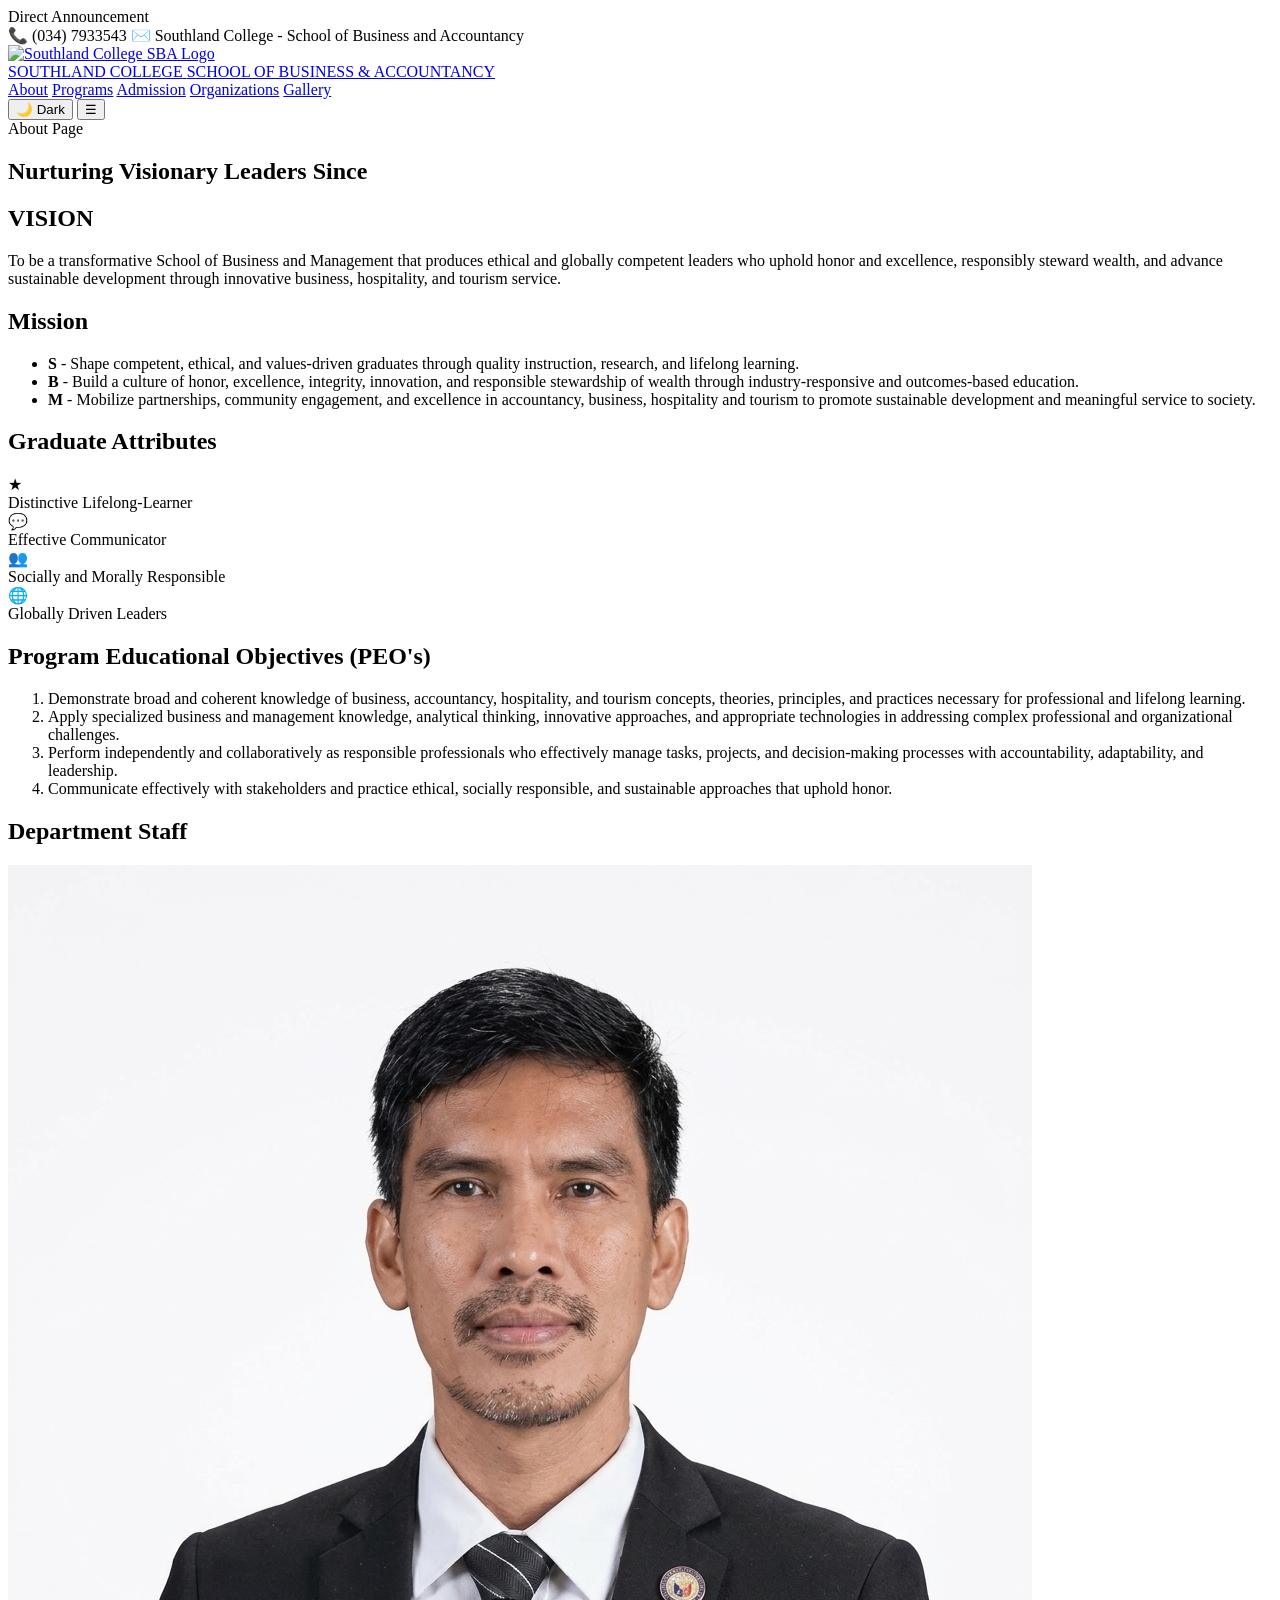
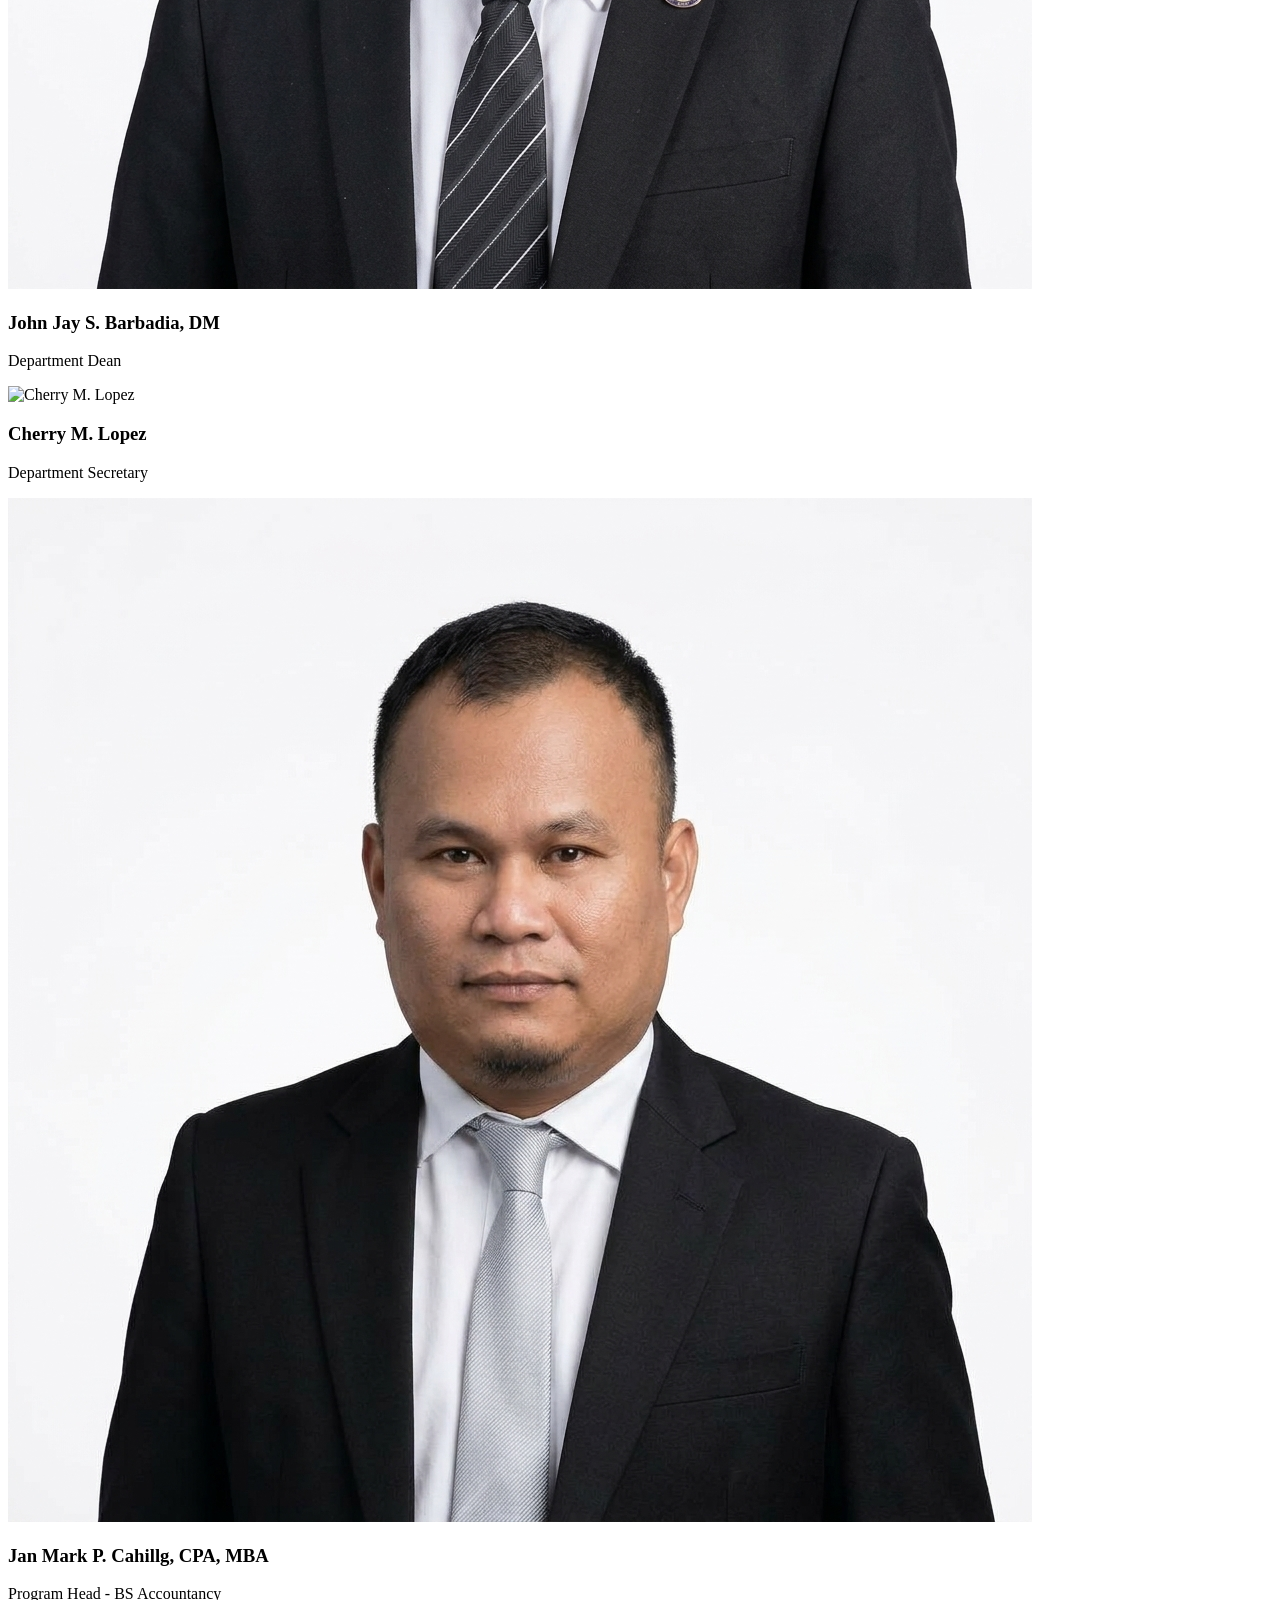
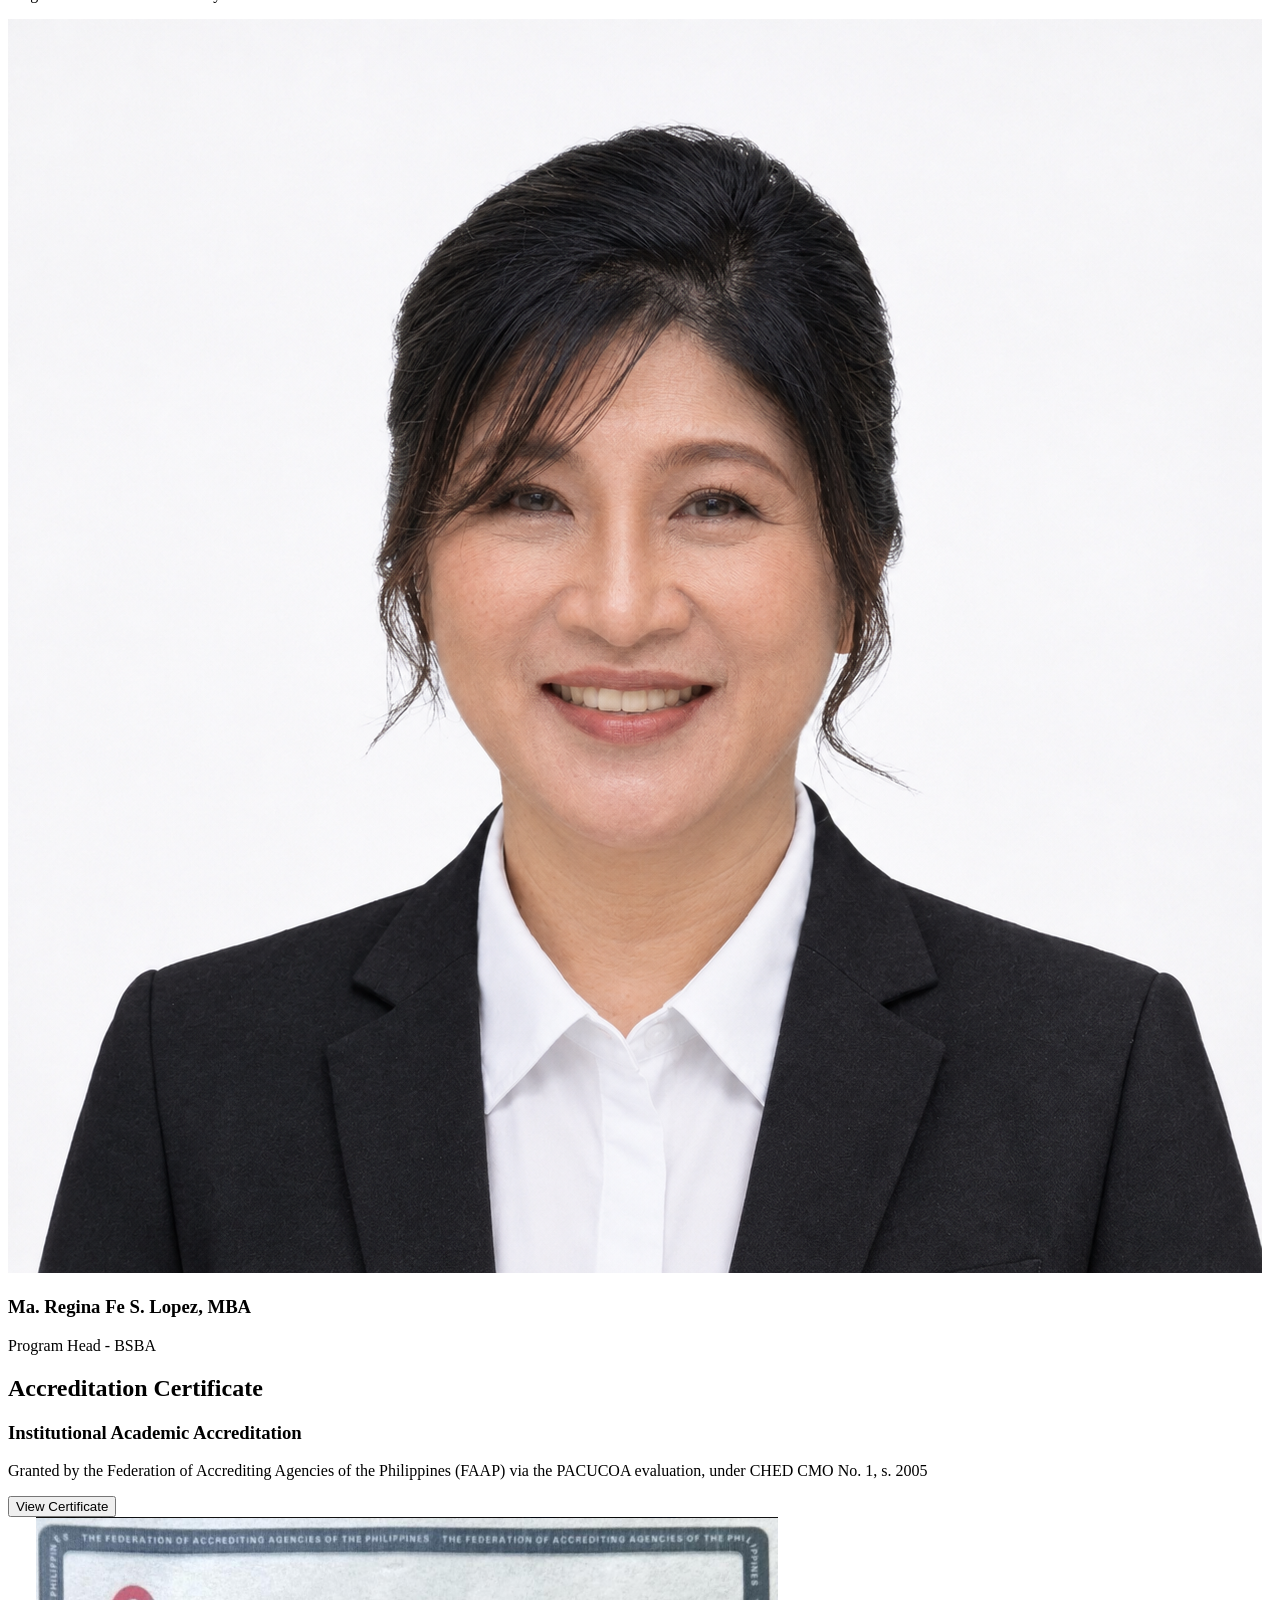
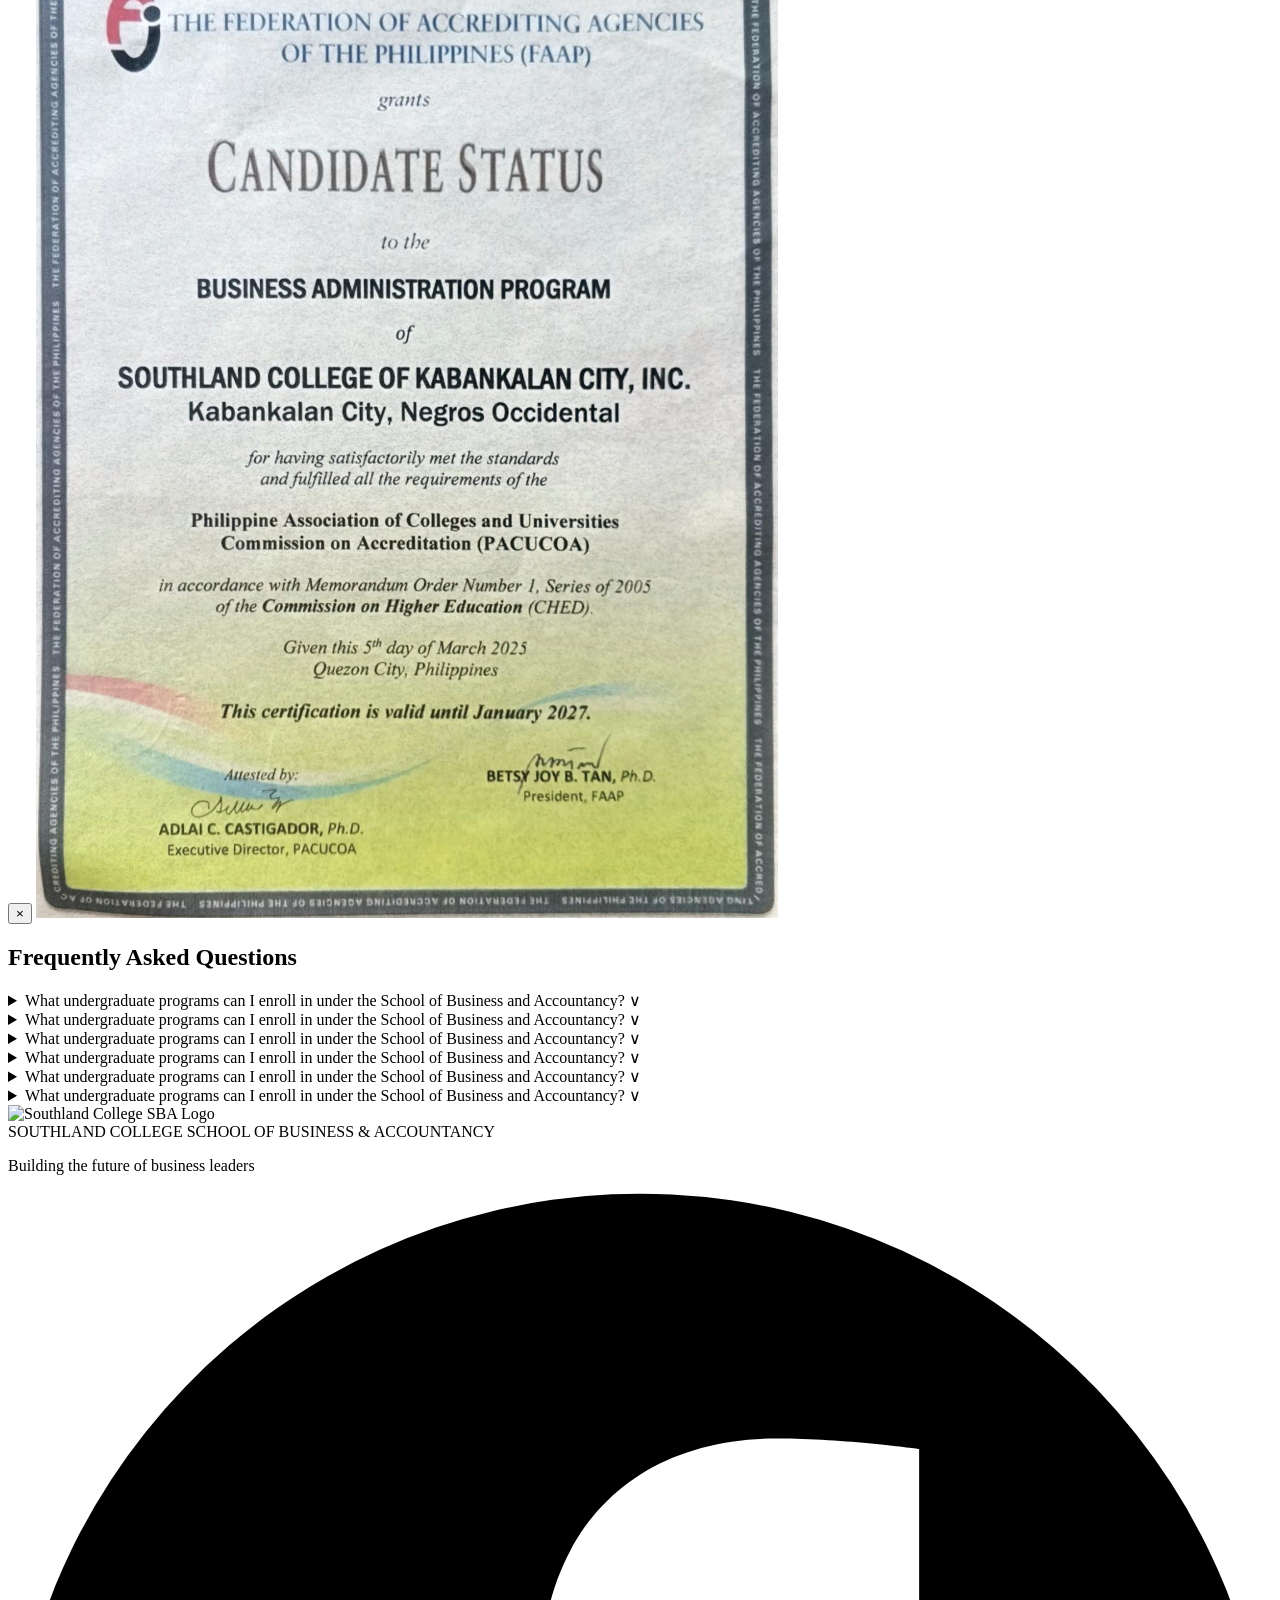
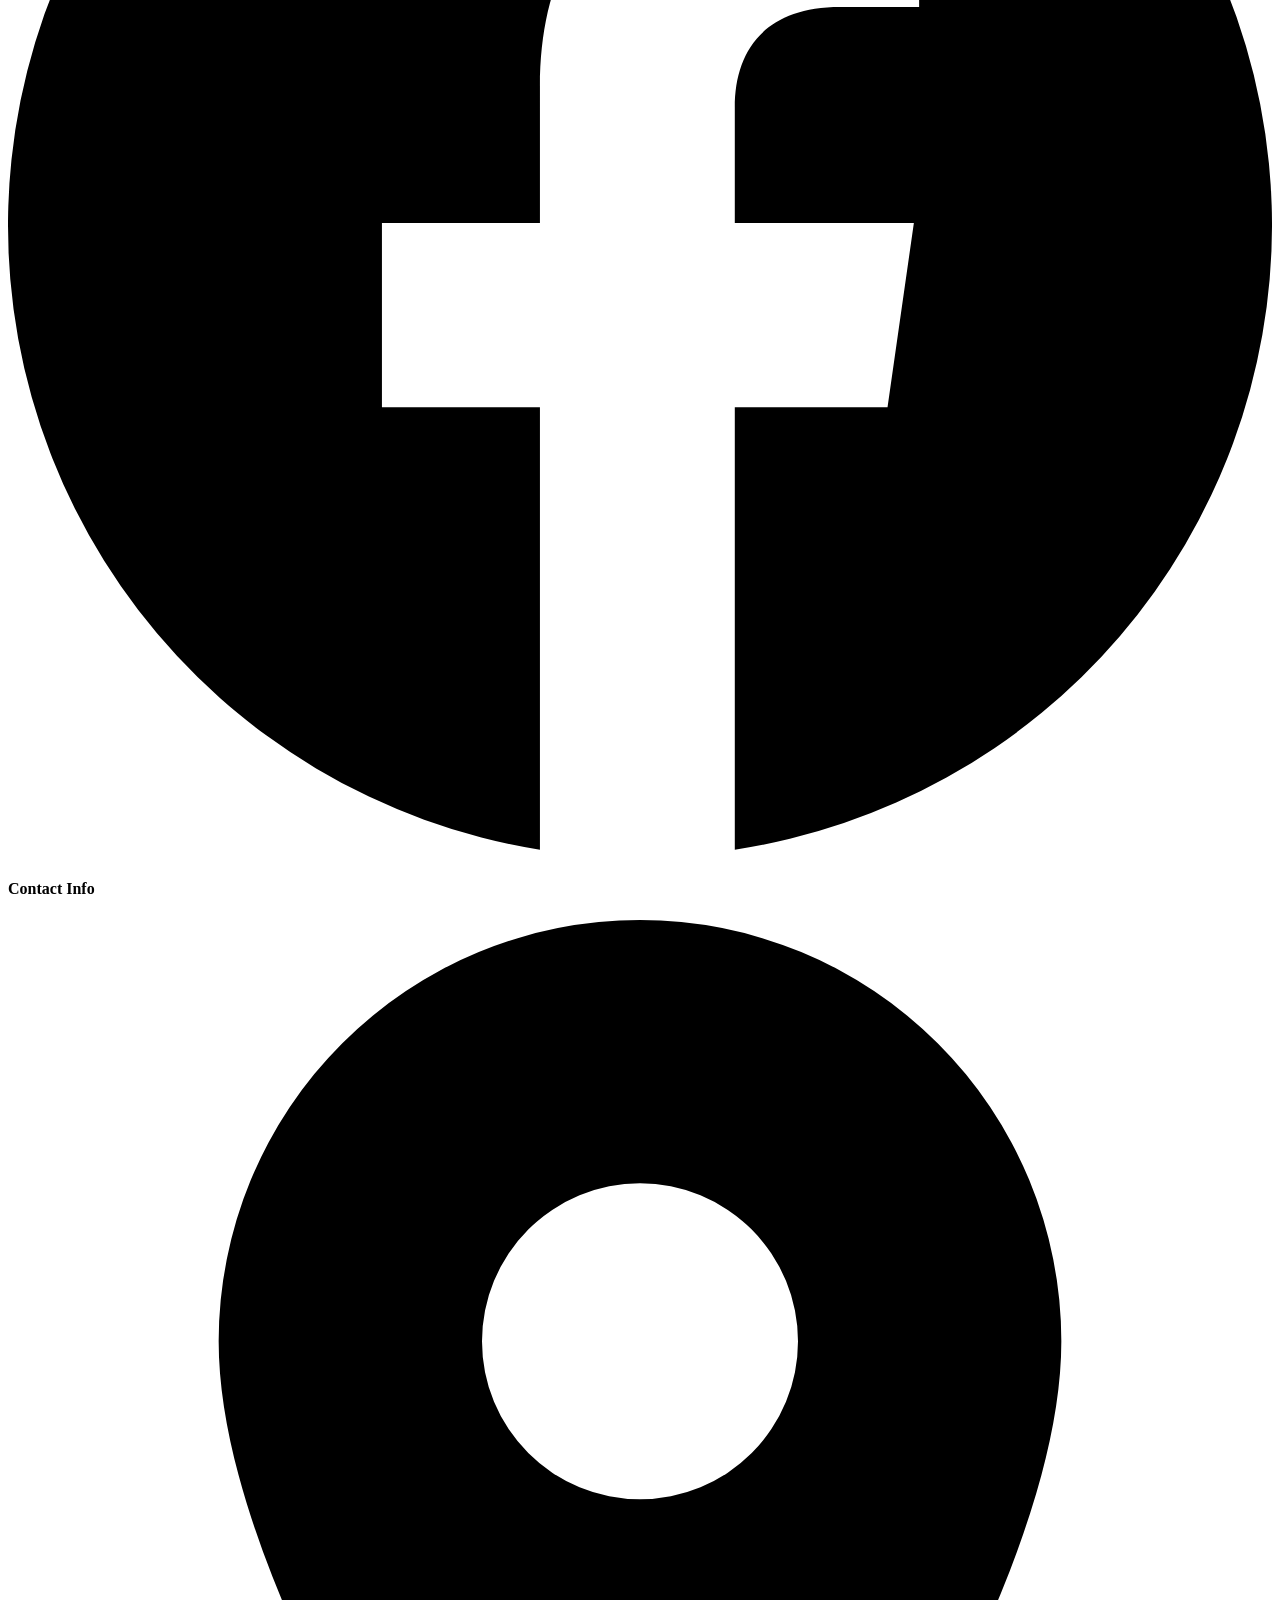
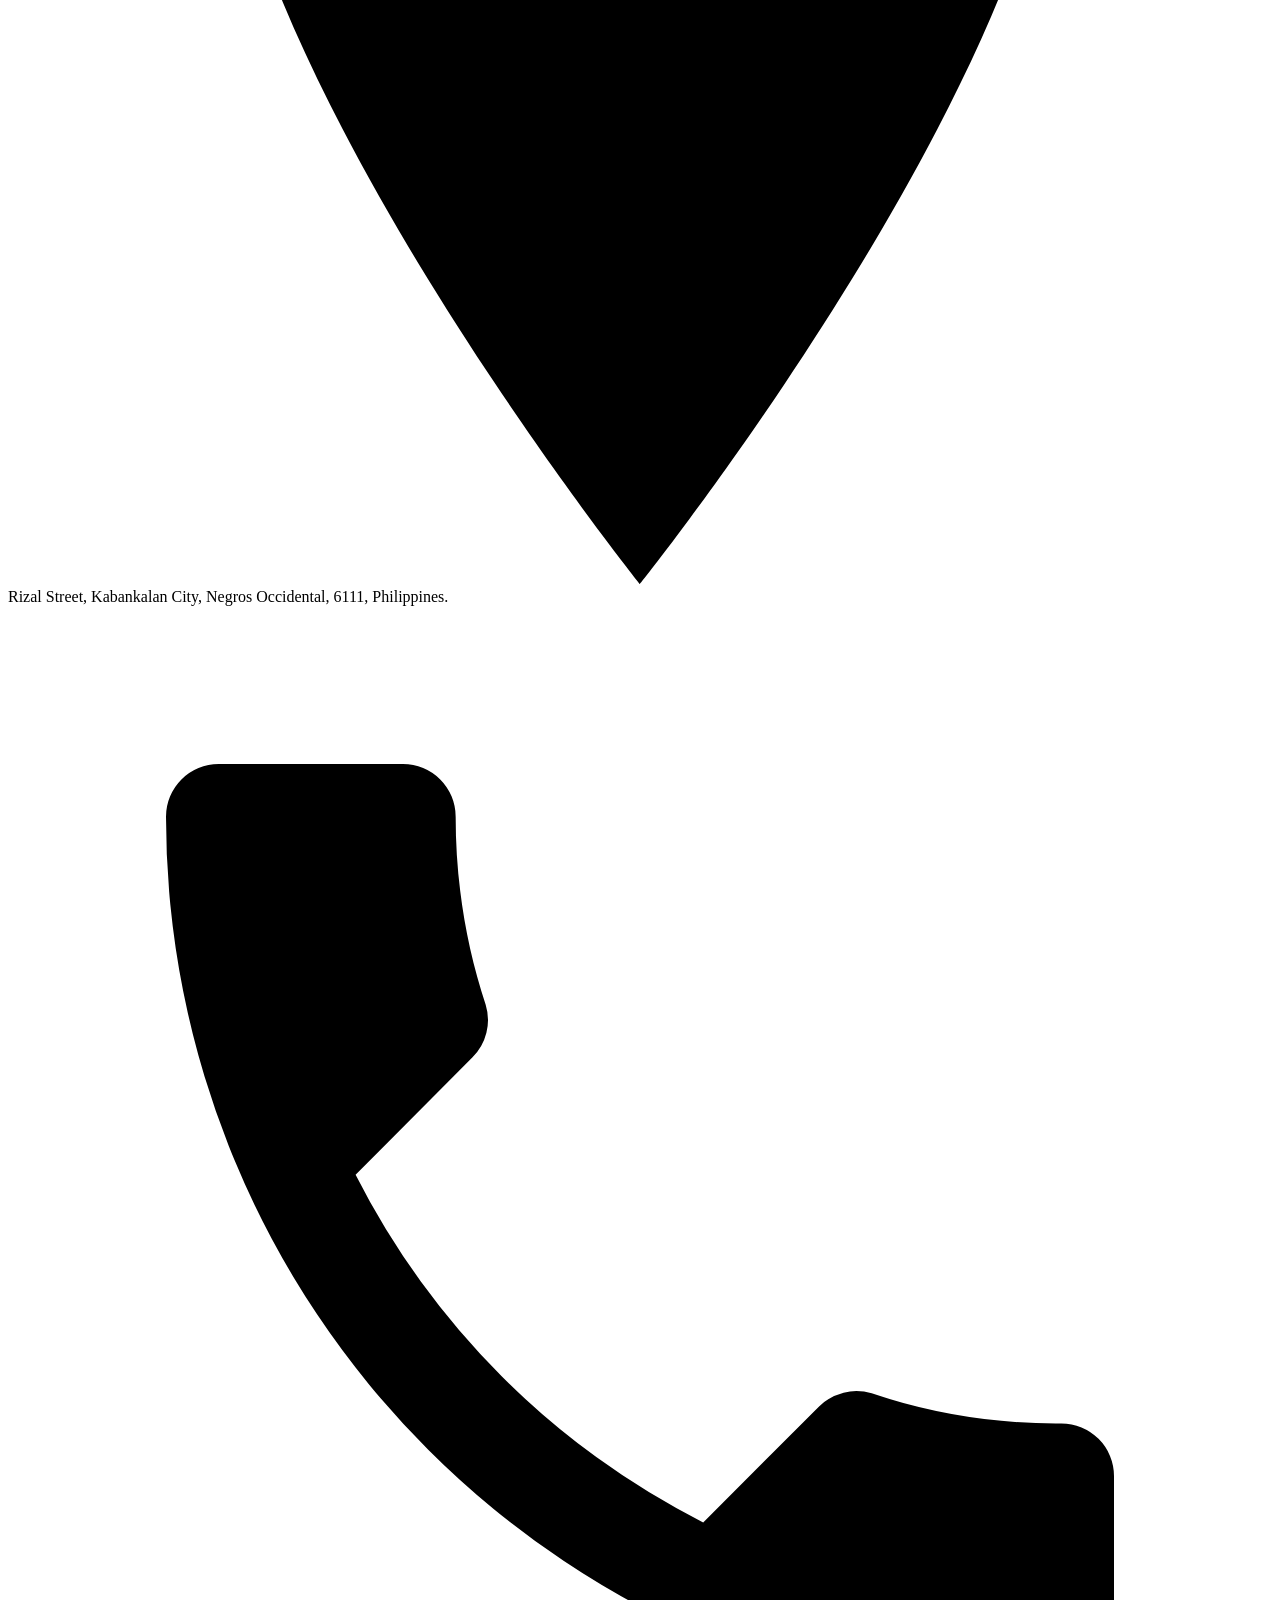
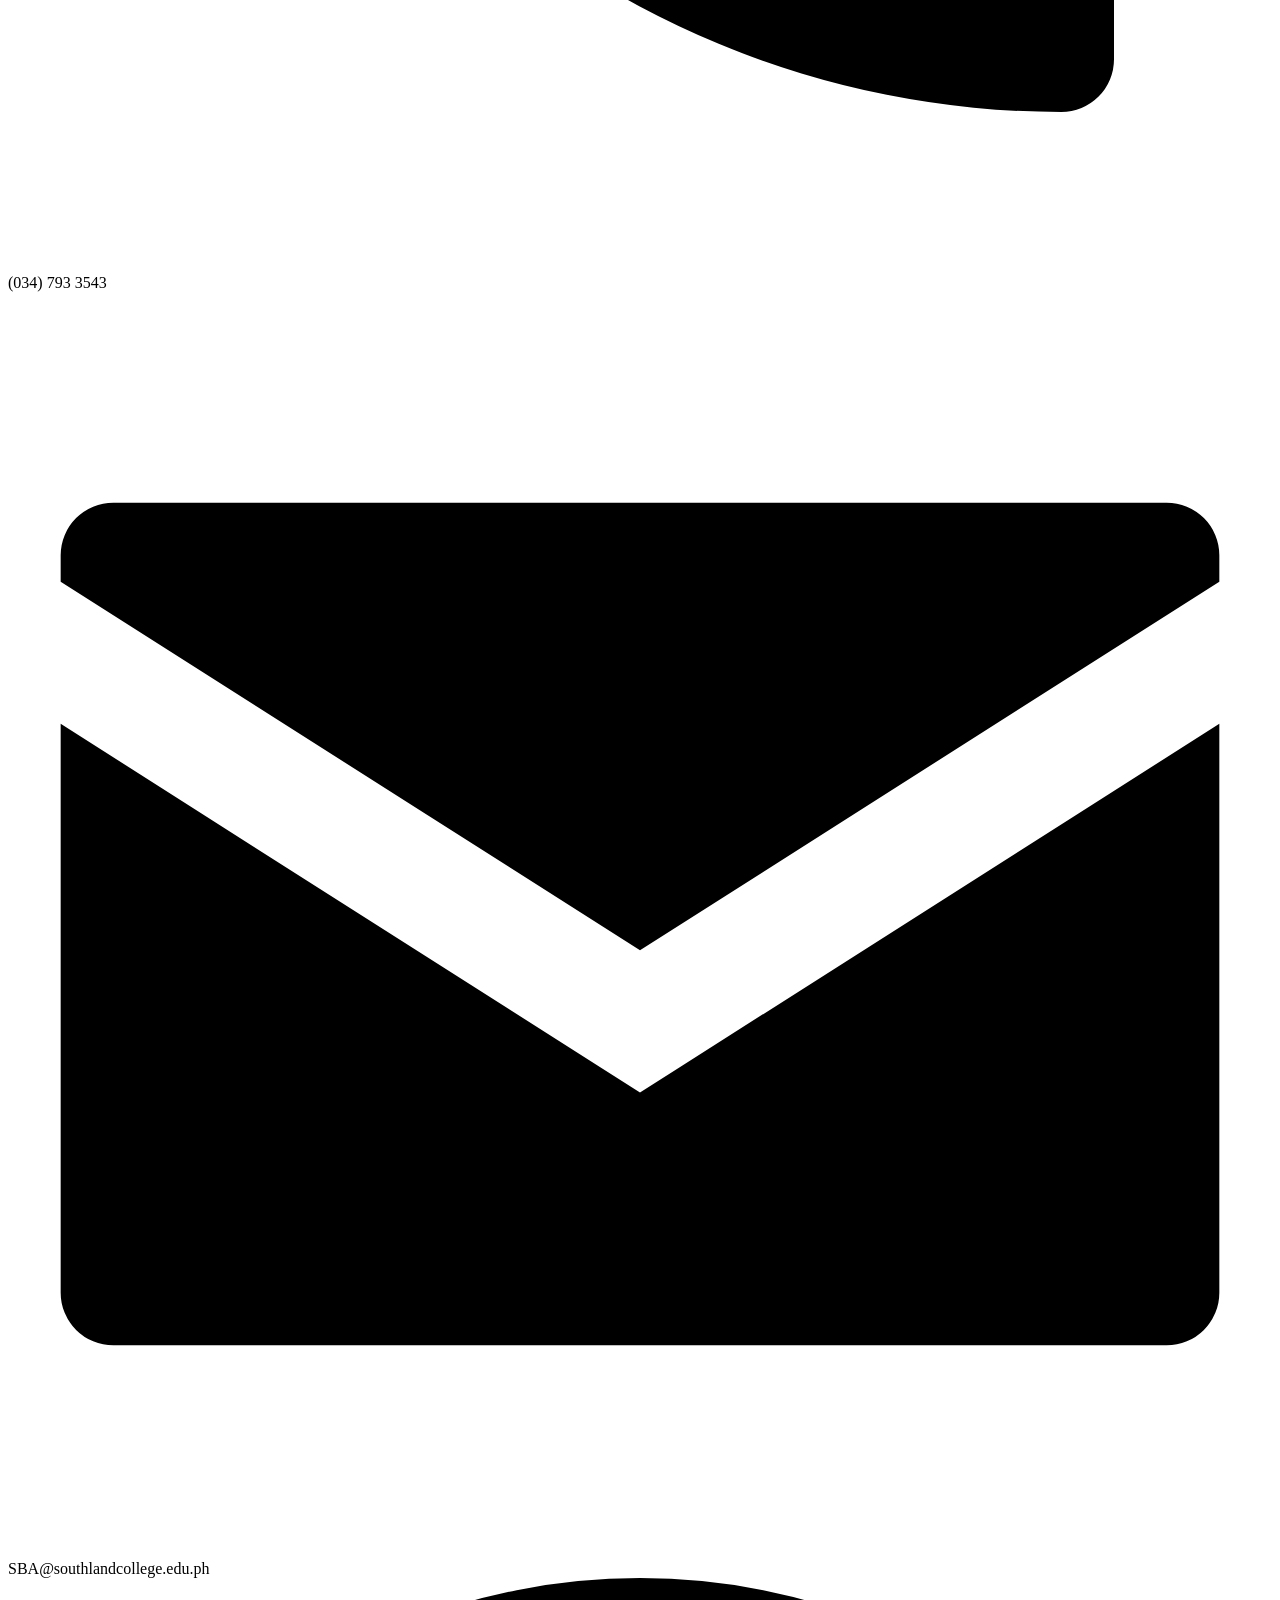
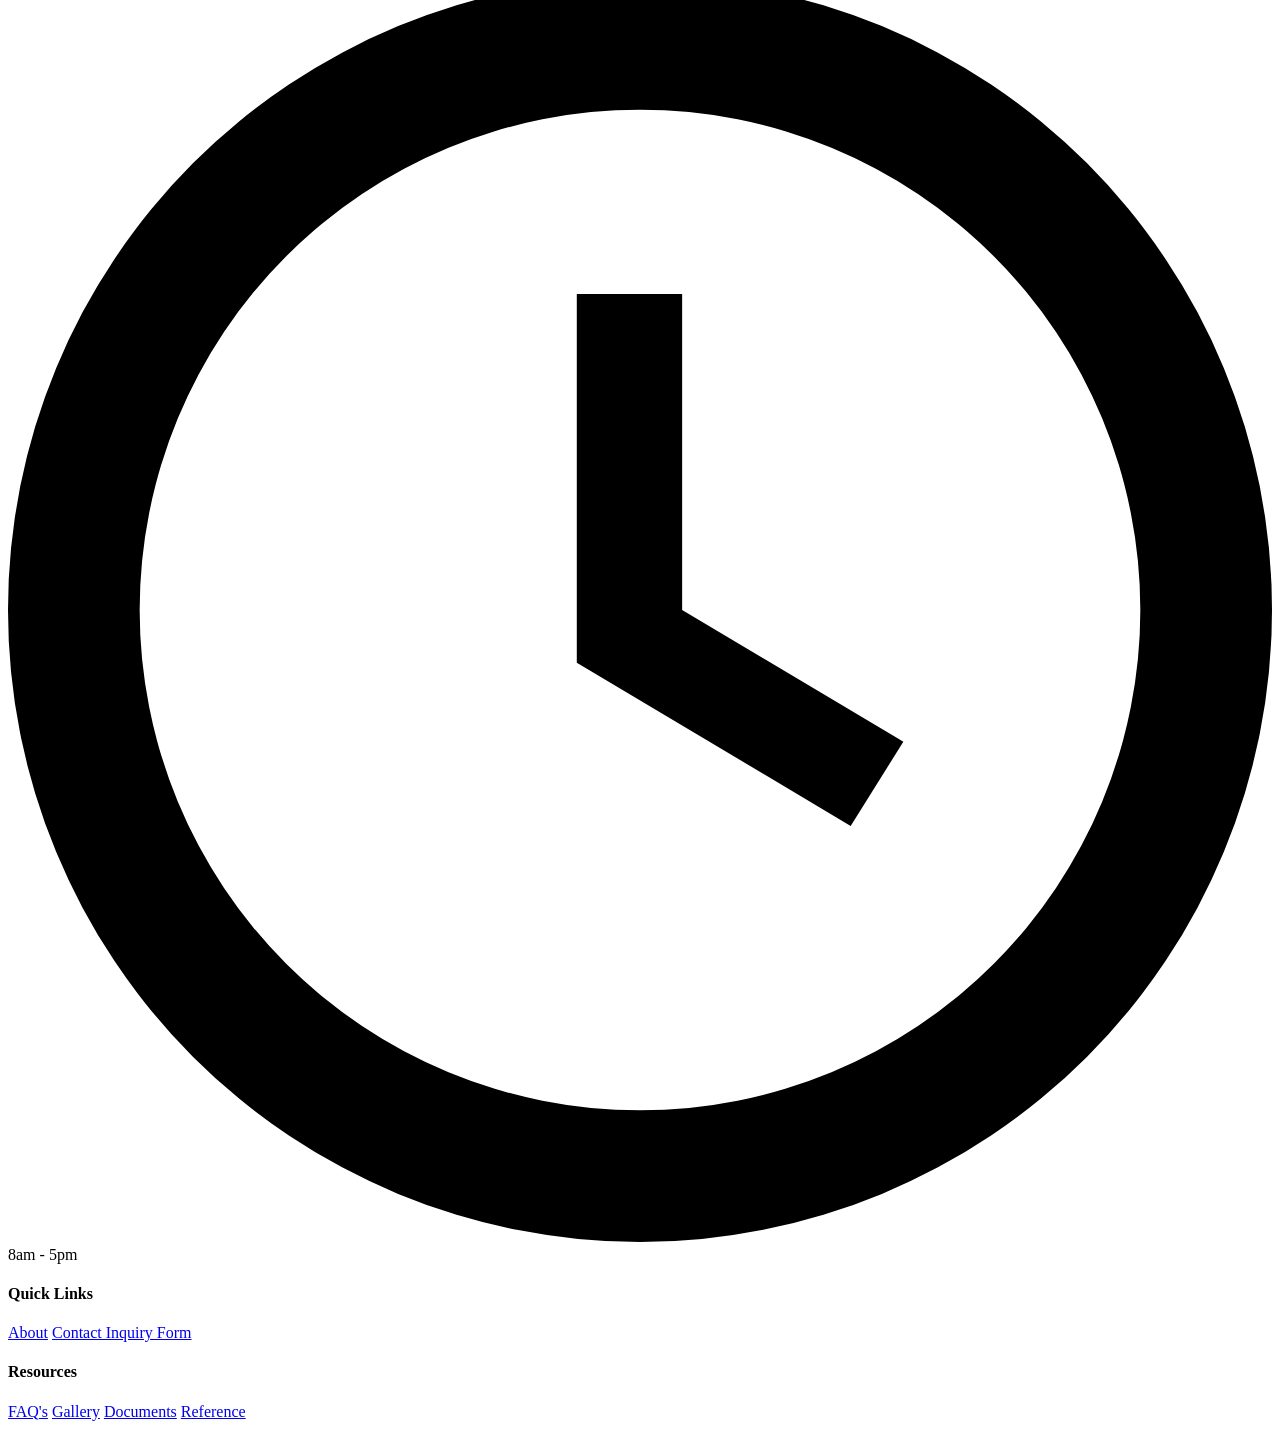
==== SBAWb2.0/html/about.html @ 4d2c1eac "Add files via upload this is not the fennish version" ====
<!DOCTYPE html>
<html lang="en">

<head>
    <meta charset="utf-8">
    <meta name="viewport" content="width=device-width, initial-scale=1, viewport-fit=cover">
    <title>Southland College - SBA | About</title>
    <link rel="stylesheet" href="../styles/global.css">
    <link rel="stylesheet" href="../styles/about.css">
    <!-- Google Fonts: Inter -->
    <link rel="preconnect" href="https://fonts.googleapis.com">
    <link rel="preconnect" href="https://fonts.gstatic.com" crossorigin>
    <link href="https://fonts.googleapis.com/css2?family=Inter:wght@300;400;500;600;700;800&display=swap"
        rel="stylesheet">
</head>

<body>
    <!-- TOP ANNOUNCEMENT / UTILITY BAR -->
    <div class="top-bar">
        <div class="wrap top-bar-wrap">
            <span>Direct Announcement</span>
            <div class="top-contact">
                <span>📞 (034) 7933543</span>
                <span>✉️ Southland College - School of Business and Accountancy</span>
            </div>
        </div>
    </div>

    <header>
        <div class="wrap">
            <a class="logo" href="index.html">
                <img src="../images/SBA 2 (1).png" alt="Southland College SBA Logo" class="logo-img">
                <div class="logo-text">
                    <span class="logo-title">SOUTHLAND COLLEGE</span>
                    <span class="logo-subtitle">SCHOOL OF BUSINESS & ACCOUNTANCY</span>
                </div>
            </a>
            <nav id="nav">
                <a href="about.html" class="on">About</a>
                <a href="programs.html">Programs</a>
                <a href="admission.html">Admission</a>
                <a href="organizations.html">Organizations</a>
                <a href="gallery.html">Gallery</a>
            </nav>
            <!-- Theme Toggle Button -->
            <button id="theme-toggle" class="theme-toggle-btn" aria-label="Toggle theme">🌙 Dark</button>
            <button class="menu" id="menu" aria-label="Toggle menu" aria-expanded="false">&#9776;</button>
        </div>
    </header>

    <main>
        <!-- ABOUT PAGE -->
        <section class="page on" id="about">
            <div class="wrap">

                <!-- PAGE HEAD -->
                <div class="pagehead">
                    <div class="eyebrow">About Page</div>
                    <h1>Nurturing Visionary Leaders Since</h1>
                </div>

                <!-- VISION, MISSION & GRADUATE ATTRIBUTES GRID -->
                <div class="about-top-grid">
                    <div class="vision-mission-col">
                        <div class="vm-block">
                            <h2>VISION</h2>
                            <p>To be a transformative School of Business and Management that produces ethical and
                                globally competent leaders who uphold honor and excellence, responsibly steward wealth,
                                and advance sustainable development through innovative business, hospitality, and
                                tourism service.</p>
                        </div>

                        <div class="vm-block">
                            <h2>Mission</h2>
                            <ul class="mission-list">
                                <li><strong>S</strong> - Shape competent, ethical, and values-driven graduates through
                                    quality instruction, research, and lifelong learning.</li>
                                <li><strong>B</strong> - Build a culture of honor, excellence, integrity, innovation,
                                    and responsible stewardship of wealth through industry-responsive and outcomes-based
                                    education.</li>
                                <li><strong>M</strong> - Mobilize partnerships, community engagement, and excellence in
                                    accountancy, business, hospitality and tourism to promote sustainable development
                                    and meaningful service to society.</li>
                            </ul>
                        </div>
                    </div>

                    <!-- GRADUATE ATTRIBUTES -->
                    <div class="attributes-col">
                        <h2>Graduate Attributes</h2>
                        <div class="attributes-list">
                            <div class="attribute-item">
                                <div class="attr-icon">★</div>
                                <span>Distinctive Lifelong-Learner</span>
                            </div>
                            <div class="attribute-item">
                                <div class="attr-icon">💬</div>
                                <span>Effective Communicator</span>
                            </div>
                            <div class="attribute-item">
                                <div class="attr-icon">👥</div>
                                <span>Socially and Morally Responsible</span>
                            </div>
                            <div class="attribute-item">
                                <div class="attr-icon">🌐</div>
                                <span>Globally Driven Leaders</span>
                            </div>
                        </div>
                    </div>
                </div>

                <!-- PROGRAM EDUCATIONAL OBJECTIVES -->
                <div class="peo-section">
                    <h2>Program Educational Objectives (PEO's)</h2>
                    <ol class="peo-list">
                        <li>Demonstrate broad and coherent knowledge of business, accountancy, hospitality, and tourism
                            concepts, theories, principles, and practices necessary for professional and lifelong
                            learning.</li>
                        <li>Apply specialized business and management knowledge, analytical thinking, innovative
                            approaches, and appropriate technologies in addressing complex professional and
                            organizational challenges.</li>
                        <li>Perform independently and collaboratively as responsible professionals who effectively
                            manage tasks, projects, and decision-making processes with accountability, adaptability, and
                            leadership.</li>
                        <li>Communicate effectively with stakeholders and practice ethical, socially responsible, and
                            sustainable approaches that uphold honor.</li>
                    </ol>
                </div>

                <!-- DEPARTMENT STAFF -->
                <div class="staff-section">
                    <h2 class="section-center-heading">Department Staff</h2>

                    <!-- Top Staff Level (Dean) -->
                    <div class="staff-row single">
                        <div class="staff-card">
                            <div class="staff-avatar">
                                <img src="../images/DEAN.jpg" alt="John Jay S. Barbadia, DM">
                            </div>
                            <h3>John Jay S. Barbadia, DM</h3>
                            <p>Department Dean</p>
                        </div>
                    </div>

                    <!-- Second Staff Level (Secretary) -->
                    <div class="staff-row single">
                        <div class="staff-card">
                            <div class="staff-avatar">
                                <img src="../images/SECRETARY.jpg" alt="Cherry M. Lopez">
                            </div>
                            <h3>Cherry M. Lopez</h3>
                            <p>Department Secretary</p>
                        </div>
                    </div>

                    <!-- Third Staff Level (Program Heads) -->
                    <div class="staff-row double">
                        <div class="staff-card">
                            <div class="staff-avatar">
                                <img src="../images/PROGRAM HEAD BSA.jpg" alt="Jan Mark P. Cahillg, CPA, MBA">
                            </div>
                            <h3>Jan Mark P. Cahillg, CPA, MBA</h3>
                            <p>Program Head - BS Accountancy</p>
                        </div>
                        <div class="staff-card">
                            <div class="staff-avatar">
                                <img src="../images/PROGRAM HEAD BSBA.png" alt="Ma. Regina Fe S. Lopez, MBA">
                            </div>
                            <h3>Ma. Regina Fe S. Lopez, MBA</h3>
                            <p>Program Head - BSBA</p>
                        </div>
                    </div>
                </div>

                <!-- ACCREDITATION CERTIFICATE -->
                <div class="accreditation-section">
                    <h2 class="section-center-heading">Accreditation Certificate</h2>
                    <div class="accreditation-card">
                        <h3>Institutional Academic Accreditation</h3>
                        <p>Granted by the Federation of Accrediting Agencies of the Philippines (FAAP) via the PACUCOA
                            evaluation, under CHED CMO No. 1, s. 2005</p>
                        <button class="btn-certificate" id="view-cert-btn">View Certificate</button>
                    </div>
                </div>
                <!-- CERTIFICATE FLOATING MODAL -->
    </main>

    <!-- CERTIFICATE FLOATING MODAL -->
    <div id="cert-modal" class="cert-modal" aria-hidden="true" role="dialog">
        <div class="cert-modal-content">
            <button class="cert-modal-close" id="close-cert-btn" aria-label="Close modal">&times;</button>
            <img src="../images/accreditation-certificate.png" alt="PACUCOA Accreditation Candidate Status Certificate"
                class="cert-modal-img">
        </div>
    </div>

    <!-- FOOTER -->

 <!-- FREQUENTLY ASKED QUESTIONS -->
    <div class="faq-section">
        <h2 class="section-center-heading">Frequently Asked Questions</h2>
 
        <div class="faq-grid">
            <!-- FAQ 1 -->
            <details class="faq-card">
                <summary>
                    <span>What undergraduate programs can I enroll in under the School of Business and Accountancy?</span>
                    <span class="faq-arrow">∨</span>
                </summary>
                <p>We offer undergraduate degree programs including Bachelor of Science in Accountancy (BSA), Bachelor of Science in Business Administration (BSBA) with majors in Marketing Management and Financial Management.</p>
            </details>
 
            <!-- FAQ 2 -->
            <details class="faq-card">
                <summary>
                    <span>What undergraduate programs can I enroll in under the School of Business and Accountancy?</span>
                    <span class="faq-arrow">∨</span>
                </summary>
                <p>We offer undergraduate degree programs including Bachelor of Science in Accountancy (BSA), Bachelor of Science in Business Administration (BSBA) with majors in Marketing Management and Financial Management.</p>
            </details>
 
            <!-- FAQ 3 -->
            <details class="faq-card">
                <summary>
                    <span>What undergraduate programs can I enroll in under the School of Business and Accountancy?</span>
                    <span class="faq-arrow">∨</span>
                </summary>
                <p>We offer undergraduate degree programs including Bachelor of Science in Accountancy (BSA), Bachelor of Science in Business Administration (BSBA) with majors in Marketing Management and Financial Management.</p>
            </details>
 
            <!-- FAQ 4 -->
            <details class="faq-card">
                <summary>
                    <span>What undergraduate programs can I enroll in under the School of Business and Accountancy?</span>
                    <span class="faq-arrow">∨</span>
                </summary>
                <p>We offer undergraduate degree programs including Bachelor of Science in Accountancy (BSA), Bachelor of Science in Business Administration (BSBA) with majors in Marketing Management and Financial Management.</p>
            </details>
 
            <!-- FAQ 5 -->
            <details class="faq-card">
                <summary>
                    <span>What undergraduate programs can I enroll in under the School of Business and Accountancy?</span>
                    <span class="faq-arrow">∨</span>
                </summary>
                <p>We offer undergraduate degree programs including Bachelor of Science in Accountancy (BSA), Bachelor of Science in Business Administration (BSBA) with majors in Marketing Management and Financial Management.</p>
            </details>
 
            <!-- FAQ 6 -->
            <details class="faq-card">
                <summary>
                    <span>What undergraduate programs can I enroll in under the School of Business and Accountancy?</span>
                    <span class="faq-arrow">∨</span>
                </summary>
                <p>We offer undergraduate degree programs including Bachelor of Science in Accountancy (BSA), Bachelor of Science in Business Administration (BSBA) with majors in Marketing Management and Financial Management.</p>
            </details>
        </div>
    </div>
 
<!-- ===================== FAQ: JAVASCRIPT (optional: one card open at a time) ===================== -->
<script>
    document.querySelectorAll('.faq-card').forEach(card => {
        card.addEventListener('toggle', () => {
            if (card.open) {
                document.querySelectorAll('.faq-card').forEach(other => {
                    if (other !== card) other.open = false;
                });
            }
        });
    });
</script>


    <!-- FOOTER -->
  <footer>
    <div class="wrap">
        <div>
            <div class="logo">
                <img src="../images/SBA 2 (1).png" alt="Southland College SBA Logo" class="logo-img">
                <div class="logo-text">
                    <span class="logo-title">SOUTHLAND COLLEGE</span>
                    <span class="logo-subtitle">SCHOOL OF BUSINESS &amp; ACCOUNTANCY</span>
                </div>
            </div>
            <p class="footer-tagline">Building the future of business leaders</p>
            <a class="footer-social" href="#" aria-label="Facebook" target="_blank" rel="noopener">
                <svg viewBox="0 0 24 24" aria-hidden="true"><path d="M24 12a12 12 0 1 0-13.9 11.9v-8.4H7.1V12h3V9.4c0-3 1.8-4.7 4.5-4.7 1.3 0 2.7.2 2.7.2v3h-1.5c-1.5 0-2 .9-2 1.9V12h3.4l-.5 3.5h-2.9v8.4A12 12 0 0 0 24 12z"/></svg>
            </a>
        </div>

        <div>
            <h4>Contact Info</h4>
            <div class="footer-item">
                <svg viewBox="0 0 24 24" aria-hidden="true"><path d="M12 0a8 8 0 0 0-8 8c0 6 8 16 8 16s8-10 8-16a8 8 0 0 0-8-8zm0 11a3 3 0 1 1 0-6 3 3 0 0 1 0 6z"/></svg>
                <span>Rizal Street, Kabankalan City, Negros Occidental, 6111, Philippines.</span>
            </div>
            <div class="footer-item">
                <svg viewBox="0 0 24 24" aria-hidden="true"><path d="M6.6 10.8a15 15 0 0 0 6.6 6.6l2.2-2.2a1 1 0 0 1 1-.25 11 11 0 0 0 3.6.57 1 1 0 0 1 1 1V20a1 1 0 0 1-1 1A17 17 0 0 1 3 4a1 1 0 0 1 1-1h3.5a1 1 0 0 1 1 1c0 1.25.2 2.45.57 3.57a1 1 0 0 1-.25 1z"/></svg>
                <span>(034) 793 3543</span>
            </div>
            <div class="footer-item">
                <svg viewBox="0 0 24 24" aria-hidden="true"><path d="M2 4h20a1 1 0 0 1 1 1v.5l-11 7-11-7V5a1 1 0 0 1 1-1zm-1 4.2 11 7 11-7V19a1 1 0 0 1-1 1H2a1 1 0 0 1-1-1z"/></svg>
                <span>SBA@southlandcollege.edu.ph</span>
            </div>
            <div class="footer-item">
                <svg viewBox="0 0 24 24" aria-hidden="true"><path d="M12 0a12 12 0 1 0 0 24 12 12 0 0 0 0-24zm0 21.5a9.5 9.5 0 1 1 0-19 9.5 9.5 0 0 1 0 19zM12.8 6h-2v7l5.2 3.1 1-1.6-4.2-2.5z"/></svg>
                <span>8am - 5pm</span>
            </div>
        </div>

        <div class="footer-links">
            <h4>Quick Links</h4>
            <a href="about.html">About</a>
            <a href="admission.html">Contact Inquiry Form</a>
        </div>

        <div class="footer-links">
            <h4>Resources</h4>
            <a href="about.html">FAQ's</a>
            <a href="gallery.html">Gallery</a>
            <a href="about.html">Documents</a>
            <a href="about.html">Reference</a>
        </div>
    </div>
</footer>

    <script>
        const nav = document.getElementById('nav'), mb = document.getElementById('menu');
        mb.addEventListener('click', () => { const o = nav.classList.toggle('open'); mb.setAttribute('aria-expanded', o); });

        // Dark / Light Theme Toggle Script
        const themeBtn = document.getElementById('theme-toggle');
        const currentTheme = localStorage.getItem('theme');

        if (currentTheme === 'dark') {
            document.body.classList.add('dark-theme');
            themeBtn.textContent = '☀️ Light';
        } else {
            themeBtn.textContent = '🌙 Dark';
        }

        themeBtn.addEventListener('click', () => {
            document.body.classList.toggle('dark-theme');
            const isDark = document.body.classList.contains('dark-theme');
            themeBtn.textContent = isDark ? '☀️ Light' : '🌙 Dark';
            localStorage.setItem('theme', isDark ? 'dark' : 'light');
        });
        // Certificate Modal
        const certModal = document.getElementById('cert-modal');
        const openCertBtn = document.getElementById('view-cert-btn');
        const closeCertBtn = document.getElementById('close-cert-btn');

        function openCert() {
            certModal.classList.add('open');
            certModal.setAttribute('aria-hidden', 'false');
            document.body.style.overflow = 'hidden';
        }

        function closeCert() {
            certModal.classList.remove('open');
            certModal.setAttribute('aria-hidden', 'true');
            document.body.style.overflow = '';
        }

        openCertBtn.addEventListener('click', openCert);
        closeCertBtn.addEventListener('click', closeCert);

        // Click the dark background to close
        certModal.addEventListener('click', (e) => {
            if (e.target === certModal) closeCert();
        });

        // Esc key to close
        document.addEventListener('keydown', (e) => {
            if (e.key === 'Escape' && certModal.classList.contains('open')) closeCert();
        });
    </script>
</body>

</html>
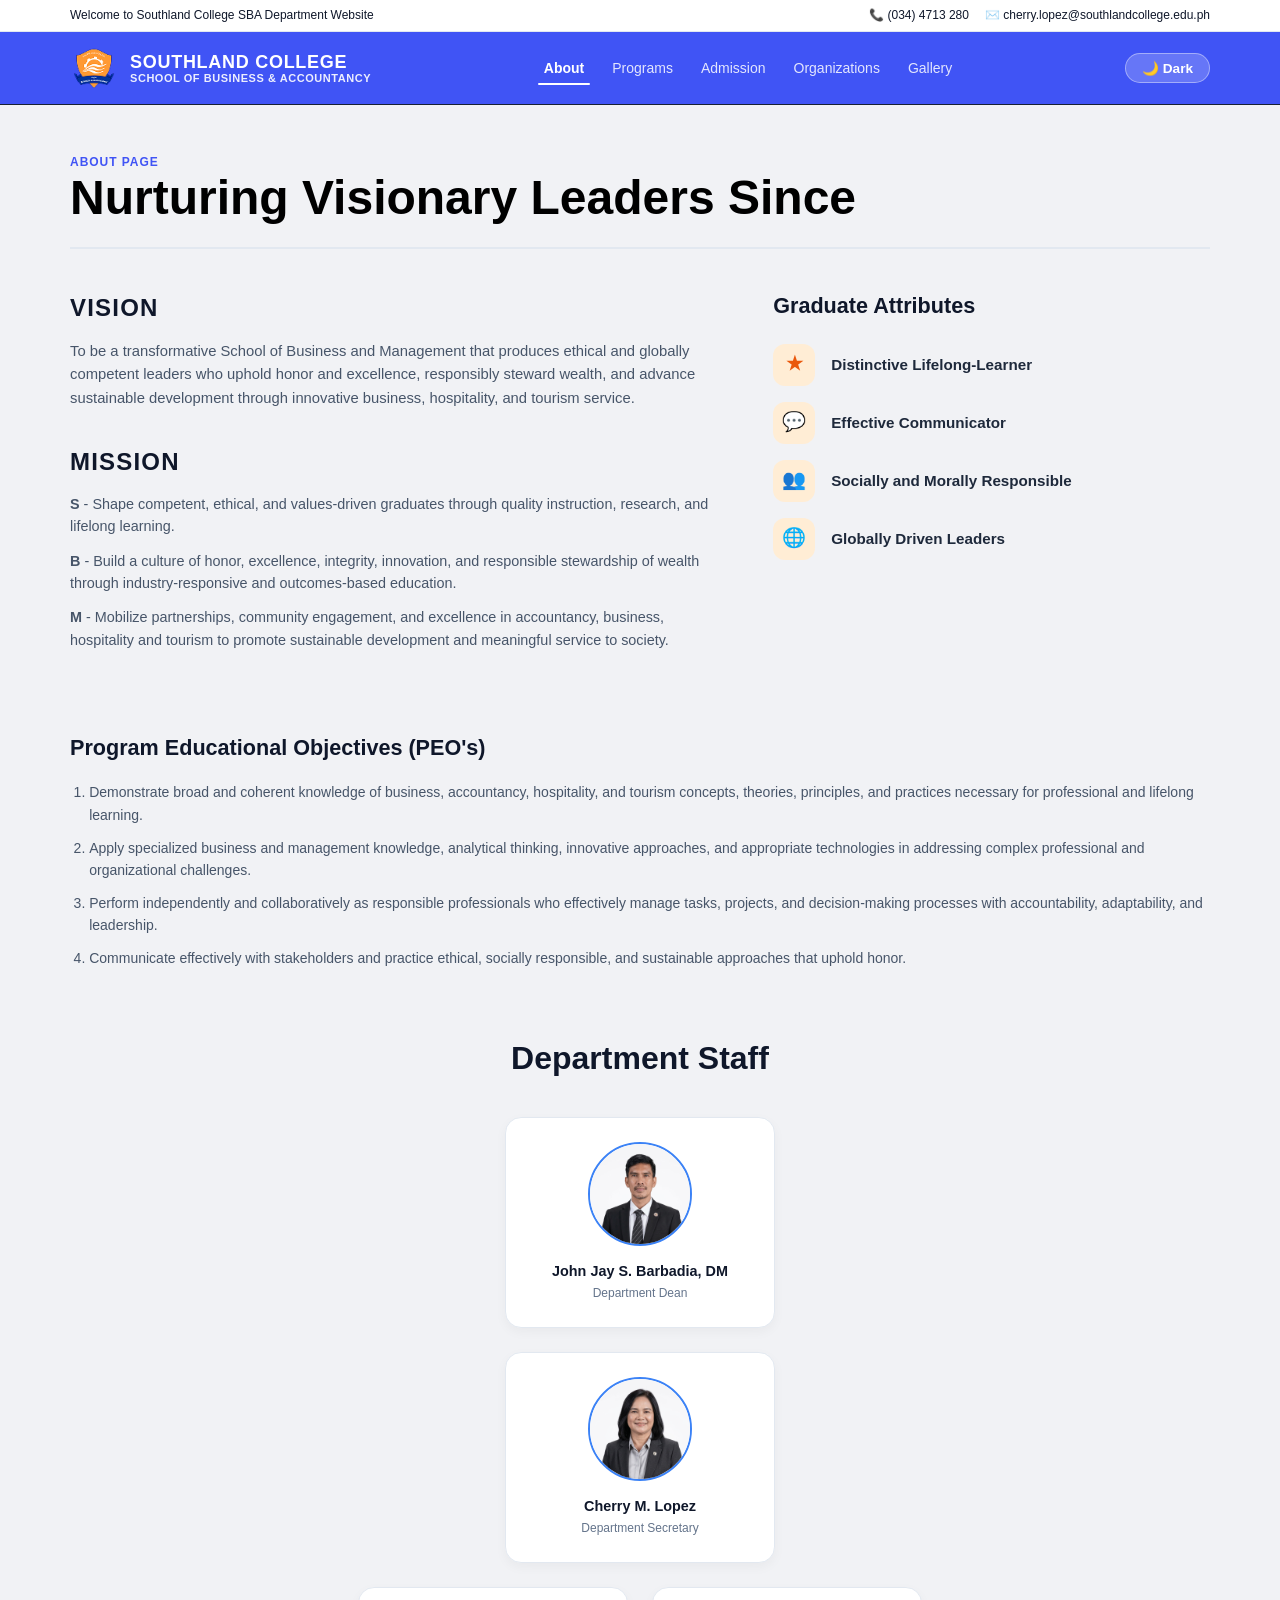
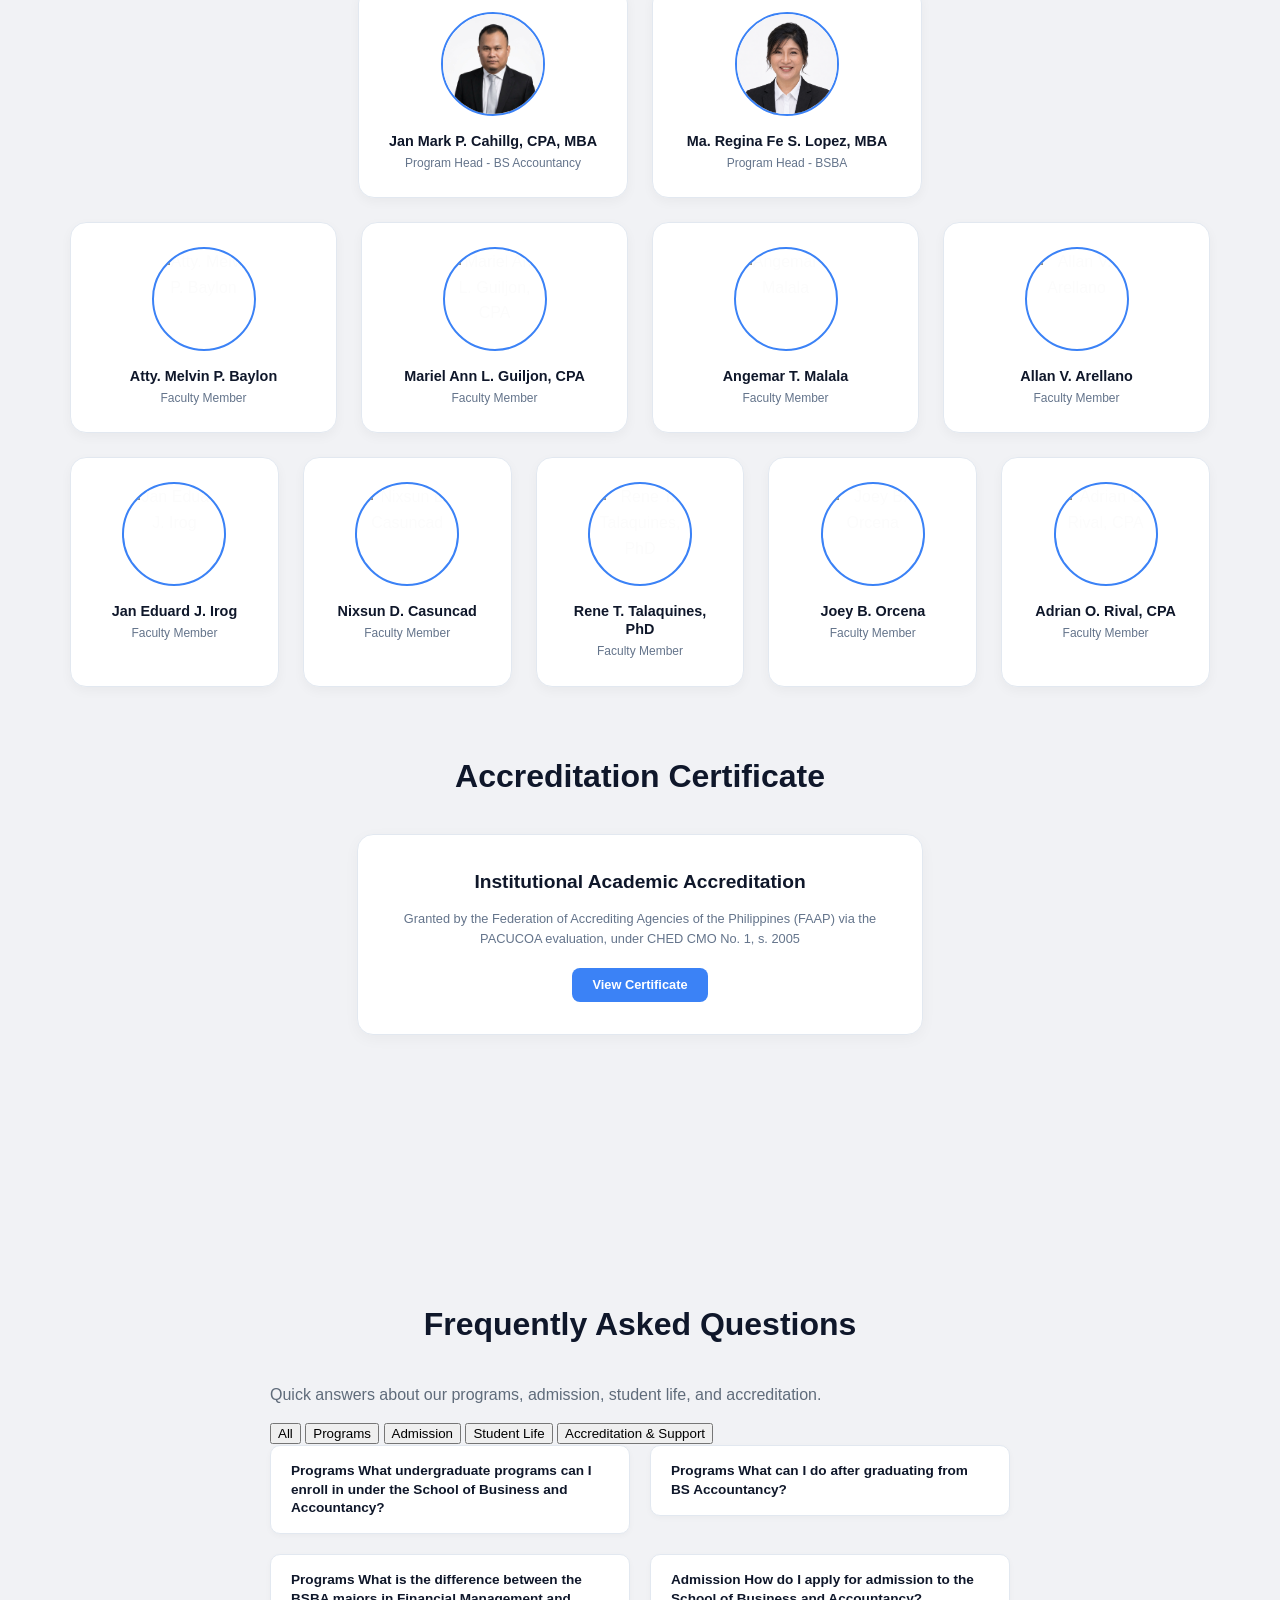
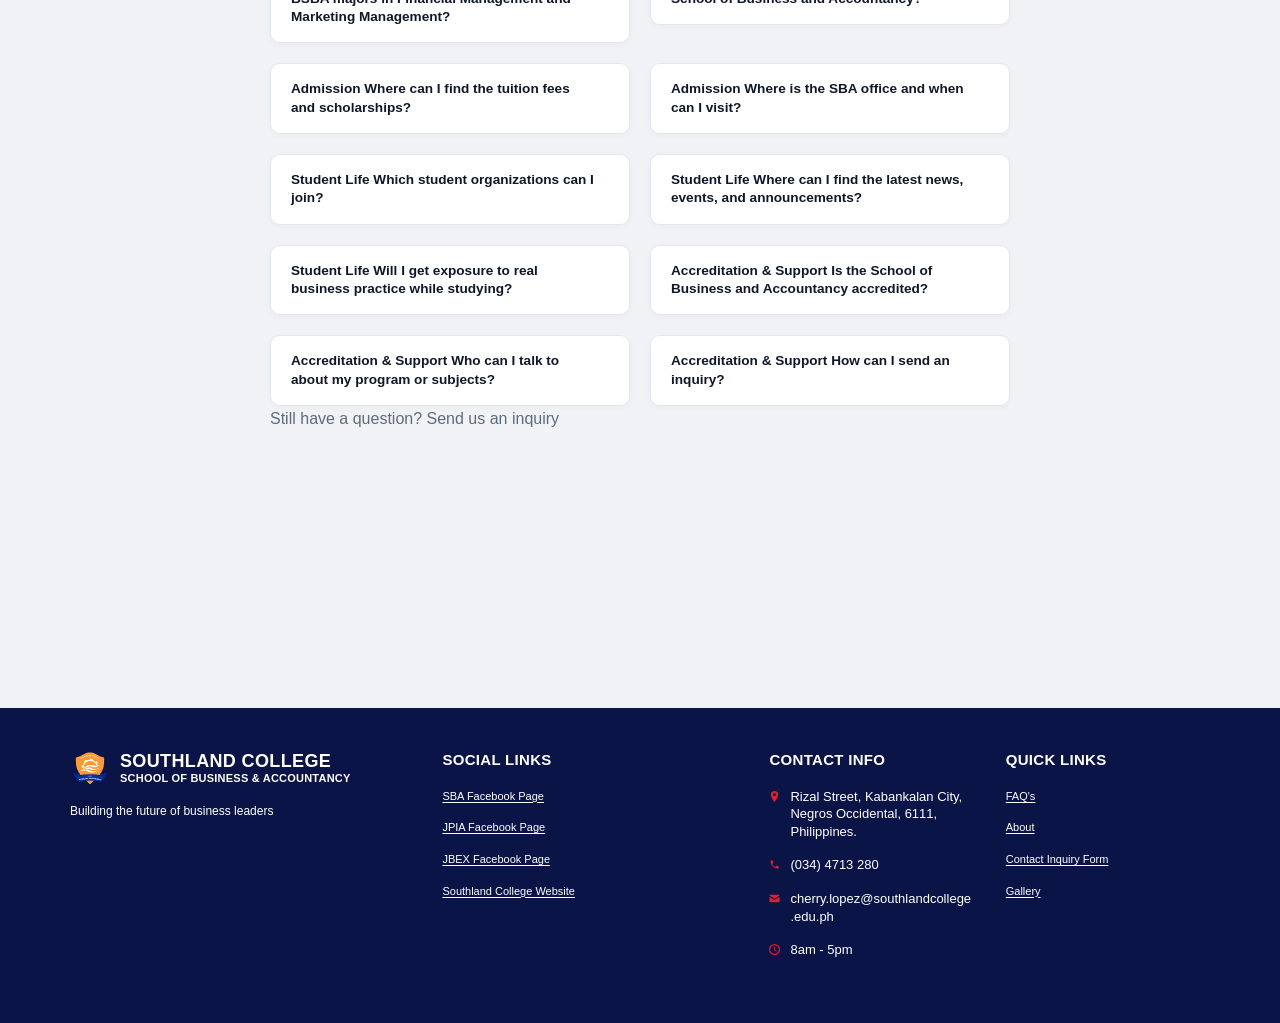
==== commit 10266981: "Add files via upload new, added more annimation" ====
--- a/SBAWb2.0/html/about.html
+++ b/SBAWb2.0/html/about.html
@@ -12,16 +12,21 @@
     <link rel="preconnect" href="https://fonts.gstatic.com" crossorigin>
     <link href="https://fonts.googleapis.com/css2?family=Inter:wght@300;400;500;600;700;800&display=swap"
         rel="stylesheet">
+    <link rel="icon" type="image/png" href="../images/SBA%202%20(1).png">
+    <link rel="apple-touch-icon" href="../images/SBA%202%20(1).png">
+    <link rel="stylesheet" href="../styles/enhancements.css">
+    <script>(function(r){r.classList.add('js');try{if(localStorage.getItem('theme')==='dark')r.classList.add('pre-dark');if(!sessionStorage.getItem('sba-intro')){r.classList.add('intro');sessionStorage.setItem('sba-intro','1')}}catch(e){}})(document.documentElement);</script>
+    <script src="../site.js" defer></script>
 </head>
 
 <body>
     <!-- TOP ANNOUNCEMENT / UTILITY BAR -->
-    <div class="top-bar">
+  <div class="top-bar">
         <div class="wrap top-bar-wrap">
-            <span>Direct Announcement</span>
+            <span>Welcome to Southland College SBA Department Website</span>
             <div class="top-contact">
-                <span>📞 (034) 7933543</span>
-                <span>✉️ Southland College - School of Business and Accountancy</span>
+                <span>📞 (034) 4713 280</span>
+                <span>✉️ cherry.lopez@southlandcollege.edu.ph</span>
             </div>
         </div>
     </div>
@@ -170,6 +175,77 @@
                             <p>Program Head - BSBA</p>
                         </div>
                     </div>
+
+                    <!-- Faculty row (4) -->
+                    <div class="staff-row faculty quad">
+                        <div class="staff-card">
+                            <div class="staff-avatar">
+                                <img src="../images/Logo.svg (1).jpg" alt="Atty. Melvin P. Baylon" loading="lazy">
+                            </div>
+                            <h3>Atty. Melvin P. Baylon</h3>
+                            <p>Faculty Member</p>
+                        </div>
+                        <div class="staff-card">
+                            <div class="staff-avatar">
+                                <img src="../images/mariel ann.png" alt="Mariel Ann L. Guiljon, CPA" loading="lazy">
+                            </div>
+                            <h3>Mariel Ann L. Guiljon, CPA</h3>
+                            <p>Faculty Member</p>
+                        </div>
+                        <div class="staff-card">
+                            <div class="staff-avatar">
+                                <img src="../images/Logo.svg (1).jpg" alt="Angemar T. Malala" loading="lazy">
+                            </div>
+                            <h3>Angemar T. Malala</h3>
+                            <p>Faculty Member</p>
+                        </div>
+                        <div class="staff-card">
+                            <div class="staff-avatar">
+                                <img src="../images/Logo.svg (1).jpg" alt="Allan V. Arellano" loading="lazy">
+                            </div>
+                            <h3>Allan V. Arellano</h3>
+                            <p>Faculty Member</p>
+                        </div>
+                    </div>
+
+                    <!-- Faculty row (5) -->
+                    <div class="staff-row faculty penta">
+                        <div class="staff-card">
+                            <div class="staff-avatar">
+                                <img src="../images/Logo.svg (1).jpg" alt="Jan Eduard J. Irog" loading="lazy">
+                            </div>
+                            <h3>Jan Eduard J. Irog</h3>
+                            <p>Faculty Member</p>
+                        </div>
+                        <div class="staff-card">
+                            <div class="staff-avatar">
+                                <img src="../images/Logo.svg (1).jpg" alt="Nixsun D. Casuncad" loading="lazy">
+                            </div>
+                            <h3>Nixsun D. Casuncad</h3>
+                            <p>Faculty Member</p>
+                        </div>
+                        <div class="staff-card">
+                            <div class="staff-avatar">
+                                <img src="../images/sir rene.png" alt="Rene T. Talaquines, PhD" loading="lazy">
+                            </div>
+                            <h3>Rene T. Talaquines, PhD</h3>
+                            <p>Faculty Member</p>
+                        </div>
+                        <div class="staff-card">
+                            <div class="staff-avatar">
+                                <img src="../images/sir joey.png" alt="Joey B. Orcena" loading="lazy">
+                            </div>
+                            <h3>Joey B. Orcena</h3>
+                            <p>Faculty Member</p>
+                        </div>
+                        <div class="staff-card">
+                            <div class="staff-avatar">
+                                <img src="../images/Logo.svg (1).jpg" alt="Adrian O. Rival, CPA" loading="lazy">
+                            </div>
+                            <h3>Adrian O. Rival, CPA</h3>
+                            <p>Faculty Member</p>
+                        </div>
+                    </div>
                 </div>
 
                 <!-- ACCREDITATION CERTIFICATE -->
@@ -182,97 +258,236 @@
                         <button class="btn-certificate" id="view-cert-btn">View Certificate</button>
                     </div>
                 </div>
-                <!-- CERTIFICATE FLOATING MODAL -->
+                <!-- FREQUENTLY ASKED QUESTIONS -->
+                <div class="faq-section" id="faq">
+                    <h2 class="section-center-heading">Frequently Asked Questions</h2>
+                    <p class="faq-intro">Quick answers about our programs, admission, student life, and accreditation.</p>
+
+                    <div class="faq-filters" role="group" aria-label="Filter questions">
+                        <button type="button" class="faq-chip is-active" data-filter="all" aria-pressed="true">All</button>
+                        <button type="button" class="faq-chip" data-filter="programs" aria-pressed="false">Programs</button>
+                        <button type="button" class="faq-chip" data-filter="admission" aria-pressed="false">Admission</button>
+                        <button type="button" class="faq-chip" data-filter="life" aria-pressed="false">Student Life</button>
+                        <button type="button" class="faq-chip" data-filter="support" aria-pressed="false">Accreditation &amp; Support</button>
+                    </div>
+
+                    <div class="faq-grid">
+            <!-- FAQ 1 -->
+            <details class="faq-card" data-cat="programs">
+                <summary>
+                    <span class="faq-text">
+                        <span class="faq-cat">Programs</span>
+                        <span class="faq-q">What undergraduate programs can I enroll in under the School of Business and Accountancy?</span>
+                    </span>
+                    <span class="faq-arrow"><svg viewBox="0 0 24 24" fill="none" stroke="currentColor" stroke-width="2.6" stroke-linecap="round" stroke-linejoin="round" aria-hidden="true"><polyline points="6 9 12 15 18 9"></polyline></svg></span>
+                </summary>
+                <div class="faq-body"><p>We offer undergraduate degree programs including Bachelor of Science in Accountancy (BSA), Bachelor of Science in Business Administration (BSBA) with majors in Marketing Management and Financial Management.</p></div>
+            </details>
+            <!-- FAQ 2 -->
+            <details class="faq-card" data-cat="programs">
+                <summary>
+                    <span class="faq-text">
+                        <span class="faq-cat">Programs</span>
+                        <span class="faq-q">What can I do after graduating from BS Accountancy?</span>
+                    </span>
+                    <span class="faq-arrow"><svg viewBox="0 0 24 24" fill="none" stroke="currentColor" stroke-width="2.6" stroke-linecap="round" stroke-linejoin="round" aria-hidden="true"><polyline points="6 9 12 15 18 9"></polyline></svg></span>
+                </summary>
+                <div class="faq-body"><p>BS Accountancy prepares future CPAs for audit, tax advisory, financial reporting, and government regulatory oversight. Graduates can pursue corporate and private accounting, government, tax and advisory, public practice, or academia.</p></div>
+            </details>
+            <!-- FAQ 3 -->
+            <details class="faq-card" data-cat="programs">
+                <summary>
+                    <span class="faq-text">
+                        <span class="faq-cat">Programs</span>
+                        <span class="faq-q">What is the difference between the BSBA majors in Financial Management and Marketing Management?</span>
+                    </span>
+                    <span class="faq-arrow"><svg viewBox="0 0 24 24" fill="none" stroke="currentColor" stroke-width="2.6" stroke-linecap="round" stroke-linejoin="round" aria-hidden="true"><polyline points="6 9 12 15 18 9"></polyline></svg></span>
+                </summary>
+                <div class="faq-body"><p>Financial Management prepares you for corporate finance, banking, asset investments, and risk management, with careers in treasury, wealth management, and investment, commercial and retail banking. Marketing Management focuses on sales, brand positioning, digital campaigns, and market research, with careers in brand and product management, digital marketing, and commercial accounts.</p></div>
+            </details>
+            <!-- FAQ 4 -->
+            <details class="faq-card" data-cat="admission">
+                <summary>
+                    <span class="faq-text">
+                        <span class="faq-cat">Admission</span>
+                        <span class="faq-q">How do I apply for admission to the School of Business and Accountancy?</span>
+                    </span>
+                    <span class="faq-arrow"><svg viewBox="0 0 24 24" fill="none" stroke="currentColor" stroke-width="2.6" stroke-linecap="round" stroke-linejoin="round" aria-hidden="true"><polyline points="6 9 12 15 18 9"></polyline></svg></span>
+                </summary>
+                <div class="faq-body"><p>Visit the Admission page for the step-by-step process and the online enrollment form. You can also send us an inquiry first if you would like help choosing a program.</p></div>
+            </details>
+            <!-- FAQ 5 -->
+            <details class="faq-card" data-cat="admission">
+                <summary>
+                    <span class="faq-text">
+                        <span class="faq-cat">Admission</span>
+                        <span class="faq-q">Where can I find the tuition fees and scholarships?</span>
+                    </span>
+                    <span class="faq-arrow"><svg viewBox="0 0 24 24" fill="none" stroke="currentColor" stroke-width="2.6" stroke-linecap="round" stroke-linejoin="round" aria-hidden="true"><polyline points="6 9 12 15 18 9"></polyline></svg></span>
+                </summary>
+                <div class="faq-body"><p>The Admission page lists the tuition breakdown in its tuition tabs and has a Student Assistance &amp; Scholarships section showing the assistance available to students.</p></div>
+            </details>
+            <!-- FAQ 6 -->
+            <details class="faq-card" data-cat="admission">
+                <summary>
+                    <span class="faq-text">
+                        <span class="faq-cat">Admission</span>
+                        <span class="faq-q">Where is the SBA office and when can I visit?</span>
+                    </span>
+                    <span class="faq-arrow"><svg viewBox="0 0 24 24" fill="none" stroke="currentColor" stroke-width="2.6" stroke-linecap="round" stroke-linejoin="round" aria-hidden="true"><polyline points="6 9 12 15 18 9"></polyline></svg></span>
+                </summary>
+                <div class="faq-body"><p>We are at Rizal Street, Kabankalan City, Negros Occidental, 6111, open from 8am to 5pm. You can also reach us at (034) 793 3543 or SBA@southlandcollege.edu.ph.</p></div>
+            </details>
+            <!-- FAQ 7 -->
+            <details class="faq-card" data-cat="life">
+                <summary>
+                    <span class="faq-text">
+                        <span class="faq-cat">Student Life</span>
+                        <span class="faq-q">Which student organizations can I join?</span>
+                    </span>
+                    <span class="faq-arrow"><svg viewBox="0 0 24 24" fill="none" stroke="currentColor" stroke-width="2.6" stroke-linecap="round" stroke-linejoin="round" aria-hidden="true"><polyline points="6 9 12 15 18 9"></polyline></svg></span>
+                </summary>
+                <div class="faq-body"><p>Accountancy students can join the Junior Philippine Institute of Accountants (JPIA), while business students can join the Junior Business Executives (JBEX). Visit the Organizations page to learn what each one does.</p></div>
+            </details>
+            <!-- FAQ 8 -->
+            <details class="faq-card" data-cat="life">
+                <summary>
+                    <span class="faq-text">
+                        <span class="faq-cat">Student Life</span>
+                        <span class="faq-q">Where can I find the latest news, events, and announcements?</span>
+                    </span>
+                    <span class="faq-arrow"><svg viewBox="0 0 24 24" fill="none" stroke="currentColor" stroke-width="2.6" stroke-linecap="round" stroke-linejoin="round" aria-hidden="true"><polyline points="6 9 12 15 18 9"></polyline></svg></span>
+                </summary>
+                <div class="faq-body"><p>The Gallery page gathers our latest news, events, and media, including posts from the SBA, JPIA, and JBEX Facebook pages.</p></div>
+            </details>
+            <!-- FAQ 9 -->
+            <details class="faq-card" data-cat="life">
+                <summary>
+                    <span class="faq-text">
+                        <span class="faq-cat">Student Life</span>
+                        <span class="faq-q">Will I get exposure to real business practice while studying?</span>
+                    </span>
+                    <span class="faq-arrow"><svg viewBox="0 0 24 24" fill="none" stroke="currentColor" stroke-width="2.6" stroke-linecap="round" stroke-linejoin="round" aria-hidden="true"><polyline points="6 9 12 15 18 9"></polyline></svg></span>
+                </summary>
+                <div class="faq-body"><p>Yes. SBA works with industry partners, and student organizations such as JBEX run real-world business projects, corporate expos, and seminars that connect classroom learning to actual business practice.</p></div>
+            </details>
+            <!-- FAQ 10 -->
+            <details class="faq-card" data-cat="support">
+                <summary>
+                    <span class="faq-text">
+                        <span class="faq-cat">Accreditation &amp; Support</span>
+                        <span class="faq-q">Is the School of Business and Accountancy accredited?</span>
+                    </span>
+                    <span class="faq-arrow"><svg viewBox="0 0 24 24" fill="none" stroke="currentColor" stroke-width="2.6" stroke-linecap="round" stroke-linejoin="round" aria-hidden="true"><polyline points="6 9 12 15 18 9"></polyline></svg></span>
+                </summary>
+                <div class="faq-body"><p>Our institutional academic accreditation is granted by the Federation of Accrediting Agencies of the Philippines (FAAP) via the PACUCOA evaluation, under CHED CMO No. 1, s. 2005. You can view the certificate in the Accreditation Certificate section on this page.</p></div>
+            </details>
+            <!-- FAQ 11 -->
+            <details class="faq-card" data-cat="support">
+                <summary>
+                    <span class="faq-text">
+                        <span class="faq-cat">Accreditation &amp; Support</span>
+                        <span class="faq-q">Who can I talk to about my program or subjects?</span>
+                    </span>
+                    <span class="faq-arrow"><svg viewBox="0 0 24 24" fill="none" stroke="currentColor" stroke-width="2.6" stroke-linecap="round" stroke-linejoin="round" aria-hidden="true"><polyline points="6 9 12 15 18 9"></polyline></svg></span>
+                </summary>
+                <div class="faq-body"><p>You can approach our Department Dean, Department Secretary, or the Program Heads of BS Accountancy and BSBA. They are listed in the Department Staff section of this page.</p></div>
+            </details>
+            <!-- FAQ 12 -->
+            <details class="faq-card" data-cat="support">
+                <summary>
+                    <span class="faq-text">
+                        <span class="faq-cat">Accreditation &amp; Support</span>
+                        <span class="faq-q">How can I send an inquiry?</span>
+                    </span>
+                    <span class="faq-arrow"><svg viewBox="0 0 24 24" fill="none" stroke="currentColor" stroke-width="2.6" stroke-linecap="round" stroke-linejoin="round" aria-hidden="true"><polyline points="6 9 12 15 18 9"></polyline></svg></span>
+                </summary>
+                <div class="faq-body"><p>Use the Contact Inquiry Form on the Admission page, call (034) 793 3543, or email SBA@southlandcollege.edu.ph. Our office hours are 8am to 5pm.</p></div>
+            </details>
+                    </div>
+
+                    <p class="faq-help">Still have a question? <a href="admission.html">Send us an inquiry</a></p>
+                </div>
+            </div>
+        </section>
     </main>
 
     <!-- CERTIFICATE FLOATING MODAL -->
-    <div id="cert-modal" class="cert-modal" aria-hidden="true" role="dialog">
+    <div id="cert-modal" class="cert-modal" aria-hidden="true" role="dialog" aria-modal="true" aria-labelledby="cert-title">
         <div class="cert-modal-content">
-            <button class="cert-modal-close" id="close-cert-btn" aria-label="Close modal">&times;</button>
-            <img src="../images/accreditation-certificate.png" alt="PACUCOA Accreditation Candidate Status Certificate"
-                class="cert-modal-img">
+            <div class="cert-head">
+                <div>
+                    <span class="cert-eyebrow">Accreditation</span>
+                    <h3 id="cert-title">Institutional Academic Accreditation</h3>
+                </div>
+                <button class="cert-modal-close" id="close-cert-btn" aria-label="Close certificate">&times;</button>
+            </div>
+            <div class="cert-frame">
+                <img src="../images/accreditation-certificate.png" alt="PACUCOA Accreditation Candidate Status Certificate" class="cert-modal-img">
+            </div>
+            <p class="cert-foot">FAAP via PACUCOA &middot; CHED CMO No. 1, s. 2005 &middot; Press Esc to close</p>
         </div>
     </div>
 
     <!-- FOOTER -->
 
- <!-- FREQUENTLY ASKED QUESTIONS -->
-    <div class="faq-section">
-        <h2 class="section-center-heading">Frequently Asked Questions</h2>
- 
-        <div class="faq-grid">
-            <!-- FAQ 1 -->
-            <details class="faq-card">
-                <summary>
-                    <span>What undergraduate programs can I enroll in under the School of Business and Accountancy?</span>
-                    <span class="faq-arrow">∨</span>
-                </summary>
-                <p>We offer undergraduate degree programs including Bachelor of Science in Accountancy (BSA), Bachelor of Science in Business Administration (BSBA) with majors in Marketing Management and Financial Management.</p>
-            </details>
- 
-            <!-- FAQ 2 -->
-            <details class="faq-card">
-                <summary>
-                    <span>What undergraduate programs can I enroll in under the School of Business and Accountancy?</span>
-                    <span class="faq-arrow">∨</span>
-                </summary>
-                <p>We offer undergraduate degree programs including Bachelor of Science in Accountancy (BSA), Bachelor of Science in Business Administration (BSBA) with majors in Marketing Management and Financial Management.</p>
-            </details>
- 
-            <!-- FAQ 3 -->
-            <details class="faq-card">
-                <summary>
-                    <span>What undergraduate programs can I enroll in under the School of Business and Accountancy?</span>
-                    <span class="faq-arrow">∨</span>
-                </summary>
-                <p>We offer undergraduate degree programs including Bachelor of Science in Accountancy (BSA), Bachelor of Science in Business Administration (BSBA) with majors in Marketing Management and Financial Management.</p>
-            </details>
- 
-            <!-- FAQ 4 -->
-            <details class="faq-card">
-                <summary>
-                    <span>What undergraduate programs can I enroll in under the School of Business and Accountancy?</span>
-                    <span class="faq-arrow">∨</span>
-                </summary>
-                <p>We offer undergraduate degree programs including Bachelor of Science in Accountancy (BSA), Bachelor of Science in Business Administration (BSBA) with majors in Marketing Management and Financial Management.</p>
-            </details>
- 
-            <!-- FAQ 5 -->
-            <details class="faq-card">
-                <summary>
-                    <span>What undergraduate programs can I enroll in under the School of Business and Accountancy?</span>
-                    <span class="faq-arrow">∨</span>
-                </summary>
-                <p>We offer undergraduate degree programs including Bachelor of Science in Accountancy (BSA), Bachelor of Science in Business Administration (BSBA) with majors in Marketing Management and Financial Management.</p>
-            </details>
- 
-            <!-- FAQ 6 -->
-            <details class="faq-card">
-                <summary>
-                    <span>What undergraduate programs can I enroll in under the School of Business and Accountancy?</span>
-                    <span class="faq-arrow">∨</span>
-                </summary>
-                <p>We offer undergraduate degree programs including Bachelor of Science in Accountancy (BSA), Bachelor of Science in Business Administration (BSBA) with majors in Marketing Management and Financial Management.</p>
-            </details>
-        </div>
-    </div>
- 
-<!-- ===================== FAQ: JAVASCRIPT (optional: one card open at a time) ===================== -->
+<!-- FAQ: smooth accordion + category filter -->
 <script>
-    document.querySelectorAll('.faq-card').forEach(card => {
-        card.addEventListener('toggle', () => {
-            if (card.open) {
-                document.querySelectorAll('.faq-card').forEach(other => {
-                    if (other !== card) other.open = false;
-                });
-            }
+(function () {
+    var grid = document.querySelector('.faq-grid');
+    if (!grid) return;
+    var cards = Array.prototype.slice.call(grid.querySelectorAll('.faq-card'));
+    var chips = Array.prototype.slice.call(document.querySelectorAll('.faq-chip'));
+    var reduce = window.matchMedia && matchMedia('(prefers-reduced-motion: reduce)').matches;
+
+    function animate(card, toOpen) {
+        var body = card.querySelector('.faq-body');
+        var startH = card.open ? body.offsetHeight : 0;
+        if (card._a) card._a.cancel();
+        if (toOpen) { card.open = true; card.classList.add('is-open'); }
+        else { card.classList.remove('is-open'); }
+        var endH = toOpen ? body.scrollHeight : 0;
+        if (reduce) { if (!toOpen) card.open = false; return; }
+        card._a = body.animate(
+            [{ height: startH + 'px', opacity: toOpen ? (startH ? 1 : 0) : 1 },
+             { height: endH + 'px', opacity: toOpen ? 1 : 0 }],
+            { duration: toOpen ? 420 : 300, easing: 'cubic-bezier(.2,.8,.2,1)' });
+        card._a.onfinish = function () { card._a = null; if (!toOpen) card.open = false; };
+        card._a.oncancel = function () { card._a = null; };
+    }
+
+    cards.forEach(function (card) {
+        card.querySelector('summary').addEventListener('click', function (e) {
+            e.preventDefault();
+            var toOpen = !card.classList.contains('is-open');
+            if (toOpen) cards.forEach(function (o) { if (o !== card && o.classList.contains('is-open')) animate(o, false); });
+            animate(card, toOpen);
+            if (toOpen) setTimeout(function () {
+                var r = card.getBoundingClientRect();
+                if (r.bottom > window.innerHeight - 12) card.scrollIntoView({ block: 'nearest', behavior: 'smooth' });
+            }, 440);
         });
     });
+
+    chips.forEach(function (chip) {
+        chip.addEventListener('click', function () {
+            chips.forEach(function (x) { x.classList.toggle('is-active', x === chip); x.setAttribute('aria-pressed', x === chip); });
+            var f = chip.getAttribute('data-filter'), i = 0;
+            cards.forEach(function (c) {
+                if (c._a) c._a.cancel();
+                c.open = false; c.classList.remove('is-open', 'rv', 'in', 'faq-pop');
+                var show = f === 'all' || c.getAttribute('data-cat') === f;
+                c.hidden = !show;
+                if (show) { c.style.setProperty('--i', i++); void c.offsetWidth; c.classList.add('faq-pop'); }
+            });
+        });
+    });
+})();
 </script>
 
 
     <!-- FOOTER -->
-  <footer>
+<footer>
     <div class="wrap">
         <div>
             <div class="logo">
@@ -283,11 +498,19 @@
                 </div>
             </div>
             <p class="footer-tagline">Building the future of business leaders</p>
-            <a class="footer-social" href="#" aria-label="Facebook" target="_blank" rel="noopener">
-                <svg viewBox="0 0 24 24" aria-hidden="true"><path d="M24 12a12 12 0 1 0-13.9 11.9v-8.4H7.1V12h3V9.4c0-3 1.8-4.7 4.5-4.7 1.3 0 2.7.2 2.7.2v3h-1.5c-1.5 0-2 .9-2 1.9V12h3.4l-.5 3.5h-2.9v8.4A12 12 0 0 0 24 12z"/></svg>
-            </a>
-        </div>
-
+            <div class="footer-social-row">
+               
+            </div>
+        </div>
+
+        <div class="footer-links">
+            <h4>Social Links</h4>
+            <a href="https://www.facebook.com/SCBusinessAndAccountancy" target="_blank" rel="noopener">SBA Facebook Page</a>
+            <a href="https://www.facebook.com/SCJPIA" target="_blank" rel="noopener">JPIA Facebook Page</a>
+            <a href="https://www.facebook.com/SCJBEX" target="_blank" rel="noopener">JBEX Facebook Page</a>
+            <a href="https://www.southlandcollege.edu.ph/" target="_blank" rel="noopener">Southland College Website</a>
+        </div>
+        
         <div>
             <h4>Contact Info</h4>
             <div class="footer-item">
@@ -296,11 +519,11 @@
             </div>
             <div class="footer-item">
                 <svg viewBox="0 0 24 24" aria-hidden="true"><path d="M6.6 10.8a15 15 0 0 0 6.6 6.6l2.2-2.2a1 1 0 0 1 1-.25 11 11 0 0 0 3.6.57 1 1 0 0 1 1 1V20a1 1 0 0 1-1 1A17 17 0 0 1 3 4a1 1 0 0 1 1-1h3.5a1 1 0 0 1 1 1c0 1.25.2 2.45.57 3.57a1 1 0 0 1-.25 1z"/></svg>
-                <span>(034) 793 3543</span>
+                <span>(034) 4713 280</span>
             </div>
             <div class="footer-item">
                 <svg viewBox="0 0 24 24" aria-hidden="true"><path d="M2 4h20a1 1 0 0 1 1 1v.5l-11 7-11-7V5a1 1 0 0 1 1-1zm-1 4.2 11 7 11-7V19a1 1 0 0 1-1 1H2a1 1 0 0 1-1-1z"/></svg>
-                <span>SBA@southlandcollege.edu.ph</span>
+                <span>cherry.lopez@southlandcollege.edu.ph</span>
             </div>
             <div class="footer-item">
                 <svg viewBox="0 0 24 24" aria-hidden="true"><path d="M12 0a12 12 0 1 0 0 24 12 12 0 0 0 0-24zm0 21.5a9.5 9.5 0 1 1 0-19 9.5 9.5 0 0 1 0 19zM12.8 6h-2v7l5.2 3.1 1-1.6-4.2-2.5z"/></svg>
@@ -310,70 +533,45 @@
 
         <div class="footer-links">
             <h4>Quick Links</h4>
+            <a href="#faq">FAQ's</a>
             <a href="about.html">About</a>
-            <a href="admission.html">Contact Inquiry Form</a>
-        </div>
-
-        <div class="footer-links">
-            <h4>Resources</h4>
-            <a href="about.html">FAQ's</a>
+            <a href="admission.html#contact">Contact Inquiry Form</a>
             <a href="gallery.html">Gallery</a>
-            <a href="about.html">Documents</a>
-            <a href="about.html">Reference</a>
         </div>
     </div>
 </footer>
 
     <script>
-        const nav = document.getElementById('nav'), mb = document.getElementById('menu');
-        mb.addEventListener('click', () => { const o = nav.classList.toggle('open'); mb.setAttribute('aria-expanded', o); });
-
-        // Dark / Light Theme Toggle Script
-        const themeBtn = document.getElementById('theme-toggle');
-        const currentTheme = localStorage.getItem('theme');
-
-        if (currentTheme === 'dark') {
-            document.body.classList.add('dark-theme');
-            themeBtn.textContent = '☀️ Light';
-        } else {
-            themeBtn.textContent = '🌙 Dark';
-        }
-
-        themeBtn.addEventListener('click', () => {
-            document.body.classList.toggle('dark-theme');
-            const isDark = document.body.classList.contains('dark-theme');
-            themeBtn.textContent = isDark ? '☀️ Light' : '🌙 Dark';
-            localStorage.setItem('theme', isDark ? 'dark' : 'light');
-        });
-        // Certificate Modal
-        const certModal = document.getElementById('cert-modal');
-        const openCertBtn = document.getElementById('view-cert-btn');
-        const closeCertBtn = document.getElementById('close-cert-btn');
-
-        function openCert() {
-            certModal.classList.add('open');
-            certModal.setAttribute('aria-hidden', 'false');
-            document.body.style.overflow = 'hidden';
-        }
-
-        function closeCert() {
-            certModal.classList.remove('open');
-            certModal.setAttribute('aria-hidden', 'true');
-            document.body.style.overflow = '';
-        }
-
-        openCertBtn.addEventListener('click', openCert);
-        closeCertBtn.addEventListener('click', closeCert);
-
-        // Click the dark background to close
-        certModal.addEventListener('click', (e) => {
-            if (e.target === certModal) closeCert();
-        });
-
-        // Esc key to close
-        document.addEventListener('keydown', (e) => {
-            if (e.key === 'Escape' && certModal.classList.contains('open')) closeCert();
-        });
+        // Certificate modal (animation is handled in about.css)
+        (function () {
+            var modal = document.getElementById('cert-modal');
+            var openBtn = document.getElementById('view-cert-btn');
+            var closeBtn = document.getElementById('close-cert-btn');
+            var lastFocus = null;
+
+            function openCert() {
+                lastFocus = document.activeElement;
+                modal.classList.add('open');
+                modal.setAttribute('aria-hidden', 'false');
+                document.body.style.overflow = 'hidden';
+                setTimeout(function () { closeBtn.focus(); }, 60);
+            }
+            function closeCert() {
+                modal.classList.remove('open');
+                modal.setAttribute('aria-hidden', 'true');
+                document.body.style.overflow = '';
+                if (lastFocus && lastFocus.focus) lastFocus.focus();
+            }
+
+            openBtn.addEventListener('click', openCert);
+            closeBtn.addEventListener('click', closeCert);
+            modal.addEventListener('click', function (e) { if (e.target === modal) closeCert(); });
+            document.addEventListener('keydown', function (e) {
+                if (!modal.classList.contains('open')) return;
+                if (e.key === 'Escape') closeCert();
+                if (e.key === 'Tab') { e.preventDefault(); closeBtn.focus(); }
+            });
+        })();
     </script>
 </body>
 
--- a/SBAWb2.0/styles/global.css
+++ b/SBAWb2.0/styles/global.css
@@ -0,0 +1,1032 @@
+/* Southland College - School of Business and Accountancy (SBA)
+   Global styles: fonts, theme variables (light/dark), layout helpers, top bar, header/nav, buttons, shared components, footer.
+   Load this file FIRST. */
+
+/* Apply Inter Font Globally */
+* {
+    font-family: 'Inter', -apple-system, BlinkMacSystemFont, "Segoe UI", Roboto, Helvetica, Arial, sans-serif;
+}
+
+body {
+    font-family: 'Inter', sans-serif;
+    -webkit-font-smoothing: antialiased;
+    -moz-osx-font-smoothing: grayscale;
+}
+
+:root {
+    /* Southland College Color Palette */
+    /* Royal Blue */
+    --primary-gradient: linear-gradient(180deg, #4054F5 0%, #24358F 100%);
+    --primary-color: #fff;
+    --primary-color2: #0F172A;
+    --primary-dark: #172033;
+    /* Background Colors */
+    --bg: #F1F2F5;
+    --surface: #FFFFFF;
+    /* Text Colors */
+    --ink: #fcfcfc;
+    --mute: #5F6B7A;
+    /* Borders */
+    --line: #4054F5;
+    --line-subtle: #D9DDE5;
+    /* Orange */
+    --dark: #fff;
+    --darkink: #FFFFFF;
+    --accent: #fff;
+    box-sizing: border-box;
+    padding-top: env(safe-area-inset-top, 0px);
+    padding-bottom: env(safe-area-inset-bottom, 0px);
+}
+
+/* Dark Theme */
+body.dark-theme {
+    --bg: #111827;
+    --surface: #1F2937;
+    --ink: #F1F2F5;
+    --mute: #AAB3C2;
+    --line-subtle: #374151;
+    --dark: #172033;
+    --darkink: #FFFFFF;
+    --accent: #E87900;
+}
+
+html {
+    scroll-padding-top: env(safe-area-inset-top, 0px);
+}
+
+body {
+    margin: 0;
+    background: var(--bg);
+    color: var(--ink);
+    font: 16px/1.6 "Helvetica Neue", Arial, sans-serif;
+    transition: background 0.3s ease, color 0.3s ease;
+}
+
+a {
+    color: inherit;
+    text-decoration: none;
+}
+
+.wrap {
+    max-width: 1140px;
+    margin: 0 auto;
+    padding: 0 20px;
+}
+
+/* Top Utility Announcement Bar */
+.top-bar {
+    background: #1b236b;
+    color: #ffffff;
+    font-size: 12px;
+    padding: 6px 0;
+}
+
+.top-bar-wrap {
+    display: flex;
+    justify-content: space-between;
+    align-items: center;
+}
+
+.top-contact {
+    display: flex;
+    gap: 16px;
+}
+
+/* Header & Navigation */
+header {
+    background: var(--primary-gradient);
+    border-bottom: 1px solid var(--primary-dark);
+    position: sticky;
+    top: env(safe-area-inset-top, 0px);
+    z-index: 5;
+    color: #ffffff;
+}
+
+header .wrap {
+    display: flex;
+    align-items: center;
+    justify-content: space-between;
+    height: 72px;
+    gap: 16px;
+}
+
+/* Logo Flex Layout & Image */
+.logo {
+    display: flex;
+    align-items: center;
+    gap: 12px;
+    text-decoration: none;
+    color: #ffffff;
+    transition: transform 0.3s ease;
+}
+
+.logo:hover {
+    transform: scale(1.01);
+}
+
+.logo-img {
+    height: 48px;
+    width: auto;
+    object-fit: contain;
+    display: block;
+}
+
+/* Stacked Two-Line Serif Header Typography */
+.logo-text {
+    display: flex;
+    flex-direction: column;
+    justify-content: center;
+    line-height: 1.15;
+    font-family: "Georgia", "Times New Roman", serif;
+}
+
+.logo-title {
+    font-size: 18px;
+    font-weight: 800;
+    letter-spacing: 0.04em;
+    color: #ffffff;
+    text-transform: uppercase;
+}
+
+.logo-subtitle {
+    font-size: 11px;
+    font-weight: 600;
+    letter-spacing: 0.05em;
+    color: rgba(255, 255, 255, 0.9);
+    text-transform: uppercase;
+}
+
+footer .logo-img {
+    height: 38px;
+}
+
+footer .logo-title {
+    font-size: 15px;
+}
+
+footer .logo-subtitle {
+    font-size: 9px;
+}
+
+/* Animated Navigation Links */
+nav {
+    display: flex;
+    gap: 4px;
+    overflow-x: auto;
+}
+
+nav a {
+    position: relative;
+    padding: 8px 12px;
+    font-size: 14px;
+    color: rgba(255, 255, 255, 0.85);
+    white-space: nowrap;
+    transition: color 0.3s ease, transform 0.2s ease;
+}
+
+/* Sliding Underline Animation */
+nav a::after {
+    content: '';
+    position: absolute;
+    bottom: 2px;
+    left: 50%;
+    width: 0;
+    height: 2px;
+    background-color: var(--accent);
+    border-radius: 2px;
+    transition: width 0.3s cubic-bezier(0.25, 1, 0.5, 1), left 0.3s cubic-bezier(0.25, 1, 0.5, 1);
+}
+
+nav a:hover {
+    color: #ffffff;
+    transform: translateY(-1px);
+}
+
+nav a:hover::after,
+nav a.on::after {
+    width: 80%;
+    left: 10%;
+}
+
+nav a.on {
+    color: #ffffff;
+    font-weight: 600;
+}
+
+/* Theme Toggle Button */
+.theme-btn {
+    background: rgba(255, 255, 255, 0.15);
+    border: 1px solid rgba(255, 255, 255, 0.4);
+    color: #ffffff;
+    padding: 6px 12px;
+    border-radius: 6px;
+    cursor: pointer;
+    font-size: 13px;
+    font-weight: 600;
+    transition: background 0.3s ease, transform 0.2s cubic-bezier(0.34, 1.56, 0.64, 1);
+}
+
+.theme-btn:hover {
+    background: rgba(255, 255, 255, 0.3);
+    transform: scale(1.05);
+}
+
+.page {
+    display: none;
+}
+
+.page.on {
+    display: block;
+    animation: fadeIn 0.4s ease-out forwards;
+}
+
+@keyframes fadeIn {
+    from {
+        opacity: 0;
+        transform: translateY(6px);
+    }
+
+    to {
+        opacity: 1;
+        transform: translateY(0);
+    }
+}
+
+h1 {
+    font-size: clamp(30px, 5vw, 48px);
+    line-height: 1.1;
+    margin: 0 0 14px;
+    color: var(--primary-color2);
+}
+
+h2 {
+    font-size: 26px;
+    margin: 0 0 6px;
+    color: var(--ink);
+}
+
+h3 {
+    margin: 0 0 6px;
+    font-size: 18px;
+}
+
+p {
+    margin: 0 0 12px;
+    color: var(--mute);
+}
+
+/* Buttons */
+.btn {
+    display: inline-block;
+    background: var(--primary-gradient);
+    color: #ffffff;
+    padding: 11px 22px;
+    font-size: 14px;
+    border: 0;
+    border-radius: 6px;
+    cursor: pointer;
+    font-family: inherit;
+    font-weight: 600;
+    transition: transform 0.2s ease, box-shadow 0.2s ease;
+}
+
+.btn:hover {
+    transform: translateY(-2px);
+    box-shadow: 0 4px 12px rgba(61, 80, 252, 0.3);
+}
+
+.btn.ghost {
+    background: var(--accent);
+    color: #ffffff;
+    border: none;
+}
+
+.btn.ghost:hover {
+    background: #b58f29;
+    box-shadow: 0 4px 12px rgba(199, 159, 50, 0.3);
+}
+
+.ph {
+    background: var(--line-subtle);
+    border: 1px solid var(--line-subtle);
+    border-radius: 8px;
+    min-height: 140px;
+    display: flex;
+    align-items: center;
+    justify-content: center;
+    color: var(--mute);
+    font-size: 13px;
+    overflow: hidden;
+}
+
+.sec {
+    padding: 36px 0;
+}
+
+.sec .head {
+    margin-bottom: 20px;
+}
+
+.eyebrow {
+    font-size: 12px;
+    letter-spacing: .12em;
+    text-transform: uppercase;
+    color: var(--ink);
+    font-weight: 700;
+}
+
+/* Grids */
+.grid2 {
+    display: grid;
+    grid-template-columns: repeat(2, 1fr);
+    gap: 16px;
+}
+
+.grid3 {
+    display: grid;
+    grid-template-columns: repeat(3, 1fr);
+    gap: 16px;
+}
+
+.grid4 {
+    display: grid;
+    grid-template-columns: repeat(4, 1fr);
+    gap: 16px;
+}
+
+/* List Rows */
+.list {
+    display: grid;
+    gap: 10px;
+}
+
+.row {
+    background: var(--surface);
+    border: 1.5px solid var(--primary-color);
+    border-radius: 10px;
+    padding: 16px 18px;
+    display: flex;
+    gap: 16px;
+    align-items: center;
+    transition: transform 0.2s ease;
+}
+
+.row:hover {
+    transform: translateX(4px);
+}
+
+.row .th {
+    width: 54px;
+    height: 54px;
+    background: var(--line-subtle);
+    border-radius: 6px;
+    flex: none;
+    display: flex;
+    align-items: center;
+    justify-content: center;
+    font-size: 12px;
+    color: var(--mute);
+}
+
+.card {
+    background: var(--surface);
+    border: 1px solid var(--line-subtle);
+    border-radius: 10px;
+    padding: 22px;
+}
+
+.goal {
+    display: flex;
+    gap: 12px;
+    align-items: center;
+    background: var(--surface);
+    border: 1px solid var(--line-subtle);
+    border-radius: 8px;
+    padding: 14px 16px;
+    margin-bottom: 10px;
+}
+
+.goal i {
+    width: 18px;
+    height: 18px;
+    border: 2px solid var(--primary-color);
+    border-radius: 3px;
+    flex: none;
+}
+
+.pagehead {
+    padding: 48px 0 0.5rem;
+    border-bottom: 2px solid #e2e8f0;
+    margin-bottom: 2.5rem;
+}
+
+/* Footer */
+footer {
+    background: var(--primary-gradient);
+    color: #ffffff;
+    margin-top: 56px;
+    padding: 36px 0;
+}
+
+footer .wrap {
+    display: grid;
+    grid-template-columns: 1.4fr 1fr 1fr 1fr;
+    gap: 24px;
+    font-size: 14px;
+}
+
+footer p,
+footer a {
+    color: rgba(255, 255, 255, 0.8);
+    display: block;
+    font-size: 13px;
+    margin: 0 0 6px;
+    transition: color 0.2s ease;
+}
+
+footer a:hover {
+    color: #ffffff;
+}
+
+footer h4 {
+    margin: 0 0 10px;
+    font-size: 13px;
+    letter-spacing: .08em;
+    text-transform: uppercase;
+    color: #ffffff;
+}
+
+.menu {
+    display: none;
+    background: none;
+    border: 1px solid rgba(255, 255, 255, 0.4);
+    color: #ffffff;
+    width: 44px;
+    height: 44px;
+    font-size: 20px;
+    cursor: pointer;
+    border-radius: 6px;
+    transition: background 0.3s ease;
+}
+
+.menu:hover {
+    background: rgba(255, 255, 255, 0.15);
+}
+
+/* Responsive Adjustments */
+@media (max-width: 1024px) {
+
+    .grid3,
+    .grid4 {
+        grid-template-columns: repeat(2, 1fr);
+    }
+
+    footer .wrap {
+        grid-template-columns: 1fr 1fr;
+    }
+
+    .logo-title {
+        font-size: 15px;
+    }
+
+    .logo-subtitle {
+        font-size: 9px;
+    }
+}
+
+@media (max-width: 760px) {
+
+    .grid2,
+    .grid3,
+    .grid4 {
+        grid-template-columns: 1fr;
+    }
+
+    .menu {
+        display: block;
+    }
+
+    nav {
+        display: flex;
+        flex-direction: column;
+        position: absolute;
+        left: 0;
+        right: 0;
+        top: 100%;
+        background: var(--primary-gradient);
+        padding: 0 20px;
+        max-height: 0;
+        overflow: hidden;
+        opacity: 0;
+        pointer-events: none;
+        transition: max-height 0.4s cubic-bezier(0.25, 1, 0.5, 1), opacity 0.3s ease;
+        box-shadow: 0 8px 16px rgba(0, 0, 0, 0.2);
+    }
+
+    nav.open {
+        max-height: 320px;
+        opacity: 1;
+        padding: 12px 20px 16px;
+        pointer-events: auto;
+    }
+
+    nav a::after {
+        display: none;
+    }
+
+    footer .wrap {
+        grid-template-columns: 1fr;
+    }
+}
+
+header {
+    background: #4054F5 !important;
+    /* Flat Royal Blue */
+    background-image: none !important;
+}
+
+/* Force Top Announcement Bar to White Background */
+.top-bar,
+.announcement-bar,
+header .top-bar {
+    background: var(--primary-color) !important;
+    background-color: #ffffff !important;
+    background-image: none !important;
+    color: #0f172a !important;
+    /* Dark slate text for high contrast */
+    border-bottom: 1px solid #e2e8f0 !important;
+}
+
+/* Ensure links and icons inside top bar match text color */
+.top-bar a,
+.top-bar span,
+.top-bar i,
+.announcement-bar a,
+.announcement-bar span {
+    color: #0f172a !important;
+}
+
+/* Base Style for Eyebrow Subtitles */
+.eyebrow,
+.section-eyebrow,
+.hero-eyebrow {
+    color: #4054F5;
+    /* Royal Blue in Light Mode */
+    font-weight: 700;
+    letter-spacing: 0.08em;
+    text-transform: uppercase;
+}
+
+/* Dark Theme Override for Eyebrows */
+body.dark-theme .eyebrow,
+body.dark-theme .section-eyebrow,
+body.dark-theme .hero-eyebrow,
+[data-theme="dark"] .eyebrow,
+[data-theme="dark"] .section-eyebrow,
+[data-theme="dark"] .hero-eyebrow {
+    color: #60a5fa !important;
+    /* Bright, visible light blue in Dark Mode */
+}
+
+/* =========================================================
+   THEME TOGGLE BUTTON
+   ========================================================= */
+#theme-toggle,
+.theme-btn,
+button#theme-toggle.theme-btn {
+    background-color: rgba(255, 255, 255, 0.2) !important;
+    color: #ffffff !important;
+    border: 1px solid rgba(255, 255, 255, 0.4) !important;
+    border-radius: 50px !important;
+    padding: 6px 16px !important;
+    font-size: 0.85rem !important;
+    font-weight: 600 !important;
+    display: inline-flex !important;
+    align-items: center !important;
+    justify-content: center !important;
+    gap: 6px !important;
+    cursor: pointer !important;
+    outline: none !important;
+    box-shadow: none !important;
+    transition: all 0.2s ease !important;
+}
+
+#theme-toggle:hover,
+.theme-btn:hover {
+    background-color: rgba(255, 255, 255, 0.3) !important;
+    border-color: rgba(255, 255, 255, 0.7) !important;
+}
+
+/* =========================================================
+   RESPONSIVE ADDITIONS (all devices)
+   ========================================================= */
+html {
+    -webkit-text-size-adjust: 100%;
+}
+
+body {
+    overflow-x: hidden;
+}
+
+img,
+video {
+    max-width: 100%;
+}
+
+/* Large screens / TVs */
+@media (min-width: 1400px) {
+    .wrap {
+        max-width: 1280px;
+    }
+}
+
+/* Tablets */
+@media (max-width: 1024px) {
+    header .wrap {
+        gap: 10px;
+    }
+
+    nav a {
+        padding: 8px 8px;
+        font-size: 13px;
+    }
+
+    #theme-toggle,
+    .theme-btn {
+        padding: 6px 12px !important;
+        font-size: 0.8rem !important;
+    }
+
+    h1 {
+        font-size: clamp(28px, 5vw, 40px);
+    }
+}
+
+/* Phones and small tablets */
+@media (max-width: 760px) {
+    .wrap {
+        padding: 0 16px;
+    }
+
+    /* Top bar stacks and wraps */
+    .top-bar-wrap {
+        flex-direction: column;
+        gap: 4px;
+        text-align: center;
+    }
+
+    .top-contact {
+        flex-wrap: wrap;
+        justify-content: center;
+        gap: 4px 12px;
+    }
+
+    /* Header: logo shrinks, buttons stay on the right */
+    header .wrap {
+        height: 64px;
+        gap: 8px;
+    }
+
+    .logo {
+        flex: 1;
+        min-width: 0;
+        gap: 8px;
+    }
+
+    .logo-img {
+        height: 38px;
+    }
+
+    .logo-text {
+        min-width: 0;
+    }
+
+    .logo-title {
+        font-size: 13px;
+    }
+
+    .logo-subtitle {
+        font-size: 8px;
+    }
+
+    #theme-toggle,
+    .theme-btn {
+        flex: none;
+        padding: 5px 10px !important;
+        font-size: 0.75rem !important;
+    }
+
+    .menu {
+        flex: none;
+    }
+
+    /* Bigger tap targets in the mobile menu */
+    nav a {
+        padding: 12px 8px;
+        font-size: 15px;
+    }
+
+    h1 {
+        font-size: clamp(26px, 8vw, 34px);
+    }
+
+    h2 {
+        font-size: 22px;
+    }
+
+    .pagehead {
+        padding: 32px 0 0.5rem;
+        margin-bottom: 1.5rem;
+    }
+
+    .row {
+        flex-wrap: wrap;
+    }
+
+    footer {
+        padding: 28px 0;
+    }
+}
+
+/* Small phones */
+@media (max-width: 400px) {
+    .top-bar {
+        font-size: 11px;
+    }
+
+    .logo-img {
+        height: 32px;
+    }
+
+    .logo-title {
+        font-size: 11px;
+        letter-spacing: 0.02em;
+    }
+
+    .logo-subtitle {
+        font-size: 7px;
+        letter-spacing: 0.02em;
+    }
+
+    #theme-toggle,
+    .theme-btn {
+        padding: 4px 8px !important;
+        font-size: 0.7rem !important;
+    }
+
+    .menu {
+        width: 40px;
+        height: 40px;
+    }
+}
+
+/* Short landscape phones: keep the open menu scrollable */
+@media (max-height: 480px) and (orientation: landscape) {
+    nav.open {
+        max-height: 70vh;
+        overflow-y: auto;
+    }
+}
+
+/* Respect users who turn off animations */
+@media (prefers-reduced-motion: reduce) {
+    * {
+        animation: none !important;
+        transition: none !important;
+    }
+}
+
+/* =========================================================
+   PROGRAMS PAGE: MOBILE / TABLET FIX
+   ========================================================= */
+
+/* Tablets: 2 cards per row */
+@media (max-width: 1024px) {
+
+    .program-grid,
+    .programs-grid,
+    .program-cards,
+    .programs-container,
+    .program-list,
+    .programs-list {
+        display: grid !important;
+        grid-template-columns: repeat(2, minmax(0, 1fr)) !important;
+        gap: 20px !important;
+    }
+}
+
+/* Phones: 1 card per row, full width */
+@media (max-width: 700px) {
+
+    .program-grid,
+    .programs-grid,
+    .program-cards,
+    .programs-container,
+    .program-list,
+    .programs-list {
+        display: grid !important;
+        grid-template-columns: 1fr !important;
+        gap: 20px !important;
+    }
+
+    .program-card,
+    .programs-card,
+    .prog-card {
+        width: 100% !important;
+        max-width: 420px;
+        margin: 0 auto;
+        min-width: 0;
+    }
+
+    /* Poster image fills the top of the card */
+    .program-card img,
+    .programs-card img,
+    .prog-card img {
+        width: 100%;
+        height: auto;
+        display: block;
+    }
+
+    /* Smaller, readable titles that never get cut off */
+    .program-card h2,
+    .program-card h3,
+    .programs-card h2,
+    .programs-card h3,
+    .prog-card h2,
+    .prog-card h3 {
+        font-size: 20px !important;
+        line-height: 1.25;
+        overflow-wrap: break-word;
+        word-break: normal;
+    }
+
+    .program-card p,
+    .programs-card p,
+    .prog-card p {
+        font-size: 14px;
+        overflow-wrap: break-word;
+    }
+}
+
+/* =========================================================
+   HEADINGS: black in light mode, white in dark mode
+   ========================================================= */
+h1,
+h2,
+h3,
+h4,
+h5,
+h6 {
+    color: #000000;
+}
+
+body.dark-theme h1,
+body.dark-theme h2,
+body.dark-theme h3,
+body.dark-theme h4,
+body.dark-theme h5,
+body.dark-theme h6,
+[data-theme="dark"] h1,
+[data-theme="dark"] h2,
+[data-theme="dark"] h3,
+[data-theme="dark"] h4,
+[data-theme="dark"] h5,
+[data-theme="dark"] h6 {
+    color: #ffffff;
+}
+
+/* Keep headings white on the blue header and footer in both modes */
+header h1, header h2, header h3,
+footer h1, footer h2, footer h3, footer h4 {
+    color: #ffffff;
+}
+
+/* =========================================================
+   FOOTER (mockup style) - keep at the very BOTTOM of global.css.
+   Only targets footer; nothing else in the file is changed.
+   ========================================================= */
+footer {
+    background: #0b1446;
+    background-image: none;
+    color: #ffffff;
+    margin-top: 56px;
+    padding: 40px 0 48px;
+}
+
+footer .wrap {
+    display: grid;
+    grid-template-columns: 1.5fr 1.3fr 0.9fr 0.9fr;
+    gap: 32px;
+    align-items: start;
+    font-size: 14px;
+}
+
+/* Brand column */
+footer .logo {
+    display: flex;
+    align-items: center;
+    gap: 10px;
+}
+
+footer .logo-img {
+    height: 40px;
+}
+
+footer .logo-text {
+    font-family: inherit;
+}
+
+footer .logo-title {
+    font-size: 18px;
+    font-weight: 700;
+    letter-spacing: 0.02em;
+    color: #ffffff;
+}
+
+footer .logo-subtitle {
+    font-size: 11px;
+    font-weight: 700;
+    letter-spacing: 0.02em;
+    color: #ffffff;
+}
+
+footer .footer-tagline {
+    margin: 14px 0 14px;
+    font-size: 12px;
+    color: #ffffff;
+}
+
+footer .footer-social {
+    display: inline-block;
+    margin: 0;
+    line-height: 0;
+}
+
+footer .footer-social svg {
+    width: 26px;
+    height: 26px;
+    fill: #ffffff;
+}
+
+/* Headings */
+footer h4 {
+    margin: 0 0 16px;
+    font-size: 15px;
+    font-weight: 700;
+    letter-spacing: 0.02em;
+    text-transform: uppercase;
+    color: #ffffff;
+}
+
+/* Contact info */
+footer .footer-item {
+    display: flex;
+    align-items: flex-start;
+    gap: 10px;
+    margin: 0 0 16px;
+    font-size: 13px;
+    line-height: 1.35;
+    color: #ffffff;
+    overflow-wrap: anywhere;
+}
+
+footer .footer-item svg {
+    width: 11px;
+    height: 11px;
+    flex: none;
+    margin-top: 3px;
+    fill: #e11d2e;
+}
+
+/* Link lists */
+footer .footer-links a {
+    display: block;
+    width: fit-content;
+    margin: 0 0 14px;
+    font-size: 11px;
+    color: #ffffff;
+    text-decoration: underline;
+    text-underline-offset: 2px;
+    transition: opacity 0.2s ease;
+}
+
+footer .footer-links a:hover {
+    color: #ffffff;
+    opacity: 0.75;
+}
+
+@media (max-width: 1024px) {
+    footer .wrap {
+        grid-template-columns: 1fr 1fr;
+    }
+}
+
+@media (max-width: 760px) {
+    footer {
+        padding: 32px 0;
+    }
+
+    footer .wrap {
+        grid-template-columns: 1fr;
+    }
+}
--- a/SBAWb2.0/styles/about.css
+++ b/SBAWb2.0/styles/about.css
@@ -0,0 +1,578 @@
+/* Southland College - School of Business and Accountancy (SBA)
+   About page: vision & mission, graduate attributes, PEO, history timeline, faculty & staff, accreditation, FAQ grid. */
+
+/* EQUAL SIZE VISION AND MISSION CARDS */
+.two {
+    display: grid;
+    grid-template-columns: repeat(2, 1fr);
+    grid-auto-rows: 1fr;
+    gap: 18px;
+    align-items: stretch;
+}
+
+/* Make the four cards direct grid items */
+.two>div {
+    display: contents;
+}
+
+/* Equal card dimensions */
+.two .card {
+    width: 100%;
+    height: 100%;
+    min-height: 250px;
+    box-sizing: border-box;
+    margin-bottom: 0 !important;
+    display: flex;
+    flex-direction: column;
+    justify-content: flex-start;
+}
+
+/* Mobile responsive */
+@media (max-width: 768px) {
+    .two {
+        grid-template-columns: 1fr;
+    }
+}
+
+/* History Timeline */
+.timeline {
+    position: relative;
+    max-width: 600px;
+    margin: 0 auto;
+    padding: 20px 0;
+}
+
+.timeline::after {
+    content: '';
+    position: absolute;
+    width: 2px;
+    background: var(--primary-color);
+    top: 0;
+    bottom: 0;
+    left: 50%;
+    margin-left: -1px;
+}
+
+.timeline-item {
+    padding: 10px 20px;
+    position: relative;
+    width: 50%;
+    box-sizing: border-box;
+}
+
+.timeline-item.left {
+    left: 0;
+    text-align: right;
+}
+
+.timeline-item.right {
+    left: 50%;
+    text-align: left;
+}
+
+/* Faculty & Staff ID Card Grid */
+.faculty-grid-leader {
+    display: flex;
+    justify-content: center;
+    width: 100%;
+    margin-bottom: 24px;
+}
+
+.faculty-grid {
+    display: grid;
+    grid-template-columns: repeat(3, 280px);
+    justify-content: center;
+    align-items: stretch;
+    gap: 20px;
+    width: 100%;
+    margin: 0 auto;
+}
+
+/* Card Container */
+.faculty-card {
+    background-color: #ffffff;
+    border-radius: 12px;
+    padding: 24px 16px;
+    display: flex;
+    flex-direction: column;
+    align-items: center;
+    text-align: center;
+    box-shadow: linear-gradient(135deg, #4169E1, #abaaa8) border-box;
+    /* Soft drop shadow around cards */
+    transition: transform 0.2s ease, box-shadow 0.2s ease;
+}
+
+/* Optional hover effect matching modern UI standards */
+.faculty-card:hover {
+    transform: translateY(-2px);
+    box-shadow: linear-gradient(135deg, #4169E1, #FFD700) border-box;
+}
+
+/* Circular Image Holder */
+.faculty-card .ph {
+    width: 140px;
+    /* Fixed circle width */
+    height: 120px;
+    /* Matching fixed circle height */
+    aspect-ratio: 1 / 1;
+    border-radius: 50%;
+    /* Creates the circular frame */
+    overflow: hidden;
+    margin-bottom: 16px;
+    /* Space between circle and name */
+    background-color: #e5e7eb;
+    /* Soft grey background for avatar fallback */
+    flex-shrink: 0;
+    display: flex;
+    justify-content: center;
+    align-items: center;
+    border: 2px solid var(--primary-color);
+}
+
+/* Image inside circle */
+.faculty-card .ph img {
+    width: 100%;
+    height: 100%;
+    object-fit: cover;
+    display: block;
+}
+
+/* Text Formatting */
+.faculty-card h3,
+.faculty-card .name {
+    font-size: 1rem;
+    font-weight: 600;
+    color: #0c3794;
+    margin: 0 0 4px 0;
+    padding: 0 24px;
+}
+
+.faculty-card p,
+.faculty-card .position {
+    font-size: 0.875rem;
+    color: #3667ac;
+    margin: 0 0 2px 0;
+    padding: 0 24px;
+}
+
+.faculty-card .profession {
+    font-size: 0.75rem;
+    color: #9ca3af;
+    margin: 0;
+    padding: 0 24px;
+}
+
+.faculty-card b {
+    display: block;
+    font-size: 14px;
+    color: #0c3794;
+    margin-top: 2px;
+    padding: 0 24px;
+}
+
+.faculty-card span {
+    display: block;
+    font-size: 12px;
+    color: rgba(12, 55, 148, 0.85);
+    padding: 0 24px;
+}
+
+@media (max-width: 760px) {
+    .two {
+        grid-template-columns: 1fr;
+    }
+    .faculty-grid {
+        grid-template-columns: repeat(2, 1fr);
+    }
+}
+
+/* =========================================================
+   ABOUT PAGE GENERAL LAYOUT
+   ========================================================= */
+.section-center-heading {
+    text-align: center;
+    font-size: 2rem;
+    font-weight: 800;
+    color: #0f172a;
+    margin-bottom: 2rem;
+}
+
+/* 1. Vision & Mission + Graduate Attributes Grid */
+.about-top-grid {
+    display: grid;
+    grid-template-columns: 1.8fr 1.2fr;
+    gap: 3rem;
+    margin-bottom: 3rem;
+}
+
+.vm-block {
+    margin-bottom: 2rem;
+}
+
+.vm-block h2 {
+    font-size: 1.5rem;
+    font-weight: 800;
+    color: #0f172a;
+    margin-bottom: 0.75rem;
+    text-transform: uppercase;
+    letter-spacing: 0.05em;
+}
+
+.vm-block p {
+    font-size: 0.925rem;
+    color: #475569;
+    line-height: 1.6;
+}
+
+.mission-list {
+    list-style: none;
+    padding: 0;
+    margin: 0;
+}
+
+.mission-list li {
+    font-size: 0.9rem;
+    color: #475569;
+    line-height: 1.55;
+    margin-bottom: 0.75rem;
+}
+
+/* Graduate Attributes List */
+.attributes-col h2 {
+    font-size: 1.35rem;
+    font-weight: 800;
+    color: #0f172a;
+    margin-bottom: 1.25rem;
+}
+
+.attributes-list {
+    display: flex;
+    flex-direction: column;
+    gap: 1rem;
+}
+
+.attribute-item {
+    display: flex;
+    align-items: center;
+    gap: 1rem;
+    font-size: 0.95rem;
+    font-weight: 700;
+    color: #1e293b;
+}
+
+.attr-icon {
+    width: 42px;
+    height: 42px;
+    background-color: #fef3c7;
+    /* Gold pastel background */
+    color: #d97706;
+    /* Accent gold color */
+    border-radius: 10px;
+    display: flex;
+    align-items: center;
+    justify-content: center;
+    font-size: 1.2rem;
+}
+
+/* 2. Program Educational Objectives (PEO) */
+.peo-section {
+    margin-bottom: 4rem;
+}
+
+.peo-section h2 {
+    font-size: 1.35rem;
+    font-weight: 800;
+    color: #0f172a;
+    margin-bottom: 1rem;
+}
+
+.peo-list {
+    padding-left: 1.2rem;
+}
+
+.peo-list li {
+    font-size: 0.875rem;
+    color: #475569;
+    line-height: 1.6;
+    margin-bottom: 0.65rem;
+}
+
+/* 3. Department Staff Cards */
+.staff-section {
+    margin-bottom: 4rem;
+}
+
+.staff-row {
+    display: flex;
+    justify-content: center;
+    gap: 1.5rem;
+    margin-bottom: 1.5rem;
+}
+
+.staff-card {
+    background: #ffffff;
+    border-radius: 16px;
+    border: 1px solid #e2e8f0;
+    box-shadow: 0 4px 12px rgba(0, 0, 0, 0.04);
+    padding: 1.5rem;
+    width: 220px;
+    text-align: center;
+    display: flex;
+    flex-direction: column;
+    align-items: center;
+}
+
+.staff-avatar {
+    width: 100px;
+    height: 100px;
+    border-radius: 50%;
+    overflow: hidden;
+    margin-bottom: 1rem;
+    border: 2px solid #3b82f6;
+}
+
+.staff-avatar img {
+    width: 100%;
+    height: 100%;
+    object-fit: cover;
+}
+
+.staff-card h3 {
+    font-size: 0.9rem;
+    font-weight: 700;
+    color: #0f172a;
+    margin-bottom: 0.25rem;
+    line-height: 1.25;
+}
+
+.staff-card p {
+    font-size: 0.75rem;
+    color: #64748b;
+    margin: 0;
+}
+
+/* 4. Accreditation Certificate */
+.accreditation-section {
+    margin-bottom: 4rem;
+}
+
+.accreditation-card {
+    background: #ffffff;
+    border-radius: 16px;
+    border: 1px solid #e2e8f0;
+    box-shadow: 0 4px 15px rgba(0, 0, 0, 0.04);
+    padding: 2rem;
+    max-width: 500px;
+    margin: 0 auto;
+    text-align: center;
+}
+
+.accreditation-card h3 {
+    font-size: 1.2rem;
+    font-weight: 800;
+    color: #0f172a;
+    margin-bottom: 0.75rem;
+}
+
+.accreditation-card p {
+    font-size: 0.8rem;
+    color: #64748b;
+    line-height: 1.5;
+    margin-bottom: 1.25rem;
+}
+
+.btn-certificate {
+    background-color: #3b82f6;
+    color: #ffffff;
+    border: none;
+    padding: 0.6rem 1.25rem;
+    border-radius: 8px;
+    font-size: 0.8rem;
+    font-weight: 600;
+    cursor: pointer;
+    transition: background-color 0.2s ease;
+}
+
+.btn-certificate:hover {
+    background-color: #2563eb;
+}
+
+/* 5. Frequently Asked Questions (FAQ) Grid */
+.faq-section {
+    margin-bottom: 4rem;
+    padding: 200px;
+}
+
+.faq-grid {
+    display: grid;
+    grid-template-columns: repeat(2, 1fr);
+    gap: 1.25rem;
+    align-items: start !important;
+    grid-auto-rows: auto !important;
+}
+
+.faq-card {
+    background: #ffffff;
+    border: 1px solid #e2e8f0;
+    border-radius: 10px;
+    padding: 1rem 1.25rem;
+    box-shadow: 0 2px 6px rgba(0, 0, 0, 0.03);
+    align-self: start !important;
+    height: auto !important;
+    min-height: 0 !important;
+}
+
+.faq-card summary {
+    list-style: none;
+    cursor: pointer;
+    display: flex;
+    justify-content: space-between;
+    align-items: center;
+    font-size: 0.85rem;
+    font-weight: 700;
+    color: #0f172a;
+    line-height: 1.35;
+}
+
+.faq-card summary::-webkit-details-marker {
+    display: none;
+}
+
+.faq-arrow {
+    color: #64748b;
+    font-size: 0.75rem;
+    margin-left: 0.75rem;
+    transition: transform 0.2s ease;
+}
+
+.faq-card[open] .faq-arrow {
+    transform: rotate(180deg);
+}
+
+.faq-card p {
+    font-size: 0.78rem;
+    color: #334155;
+    line-height: 1.45;
+    margin-top: 0.75rem;
+    padding-top: 0.75rem;
+    border-top: 1px dashed #e2e8f0;
+}
+
+/* Responsiveness */
+@media (max-width: 900px) {
+    .about-top-grid,
+    .faq-grid {
+        grid-template-columns: 1fr;
+    }
+}
+
+/* Dark Mode Fix - ONLY for the About Page */
+body.dark-theme #about h1,
+body.dark-theme #about h2,
+body.dark-theme #about .vm-block h2,
+body.dark-theme #about .attributes-col h2,
+body.dark-theme #about .peo-section h2,
+body.dark-theme #about .section-center-heading {
+    color: #3D50FC !important;
+}
+
+body.dark-theme #about .eyebrow,
+body.dark-theme #about .vm-block p,
+body.dark-theme #about .mission-list li,
+body.dark-theme #about .peo-list li {
+    color: #cbd5e1 !important;
+}
+
+body.dark-theme #about .mission-list li strong,
+body.dark-theme #about .attribute-item span {
+    color: #f8fafc !important;
+}
+
+/* =========================================================
+   GRADUATE ATTRIBUTES ICON BOXES COLOR OVERRIDE
+   ========================================================= */
+/* 1. Light Mode: Soft Orange Box with Darker Orange Icon */
+body:not(.dark-theme) .attribute-item .icon-box,
+body:not(.dark-theme) .attributes-col .icon-box,
+body:not(.dark-theme) #about .attribute-item>div:first-child {
+    background-color: #ffedd5 !important;
+    /* Soft light orange background */
+    color: #ea580c !important;
+    /* Rich orange icon color */
+    border-radius: 12px !important;
+}
+
+/* 2. Dark Mode: Royal Blue Box with White Icon */
+body.dark-theme .attribute-item .icon-box,
+body.dark-theme .attributes-col .icon-box,
+body.dark-theme #about .attribute-item>div:first-child,
+[data-theme="dark"] .attribute-item .icon-box,
+[data-theme="dark"] .attributes-col .icon-box,
+[data-theme="dark"] #about .attribute-item>div:first-child {
+    background-color: #4054F5 !important;
+    /* Royal Blue background */
+    color: #ffffff !important;
+    /* Pure white icon color */
+    border-radius: 12px !important;
+}
+/* CERTIFICATE FLOATING MODAL */
+#cert-modal {
+    position: fixed !important;
+    top: 0 !important;
+    left: 0 !important;
+    width: 100vw !important;
+    height: 100vh !important;
+    z-index: 99999 !important;
+    display: none !important;
+    align-items: center;
+    justify-content: center;
+    padding: 20px;
+    box-sizing: border-box;
+    background: rgba(0, 0, 0, 0.75);
+    opacity: 1 !important;
+    visibility: visible !important;
+}
+
+#cert-modal.open {
+    display: flex !important;
+}
+
+#cert-modal .cert-modal-content {
+    position: relative;
+    width: fit-content;
+    max-width: 100%;
+    max-height: 90vh;
+    background: #fff;
+    border-radius: 12px;
+    padding: 12px;
+    box-shadow: 0 20px 60px rgba(0, 0, 0, 0.5);
+    overflow: auto;
+}
+
+#cert-modal .cert-modal-img {
+    display: block;
+    width: 500px;
+    max-width: 100%;
+    height: auto;
+    margin: 0 auto;
+    border-radius: 8px;
+}
+#cert-modal .cert-modal-close {
+    position: absolute;
+    top: 8px;
+    right: 12px;
+    z-index: 1;
+    width: 36px;
+    height: 36px;
+    border: none;
+    border-radius: 50%;
+    background: rgba(0, 0, 0, 0.65);
+    color: #fff;
+    font-size: 24px;
+    line-height: 1;
+    cursor: pointer;
+}
+
+#cert-modal .cert-modal-close:hover {
+    background: #c9a227;
+}
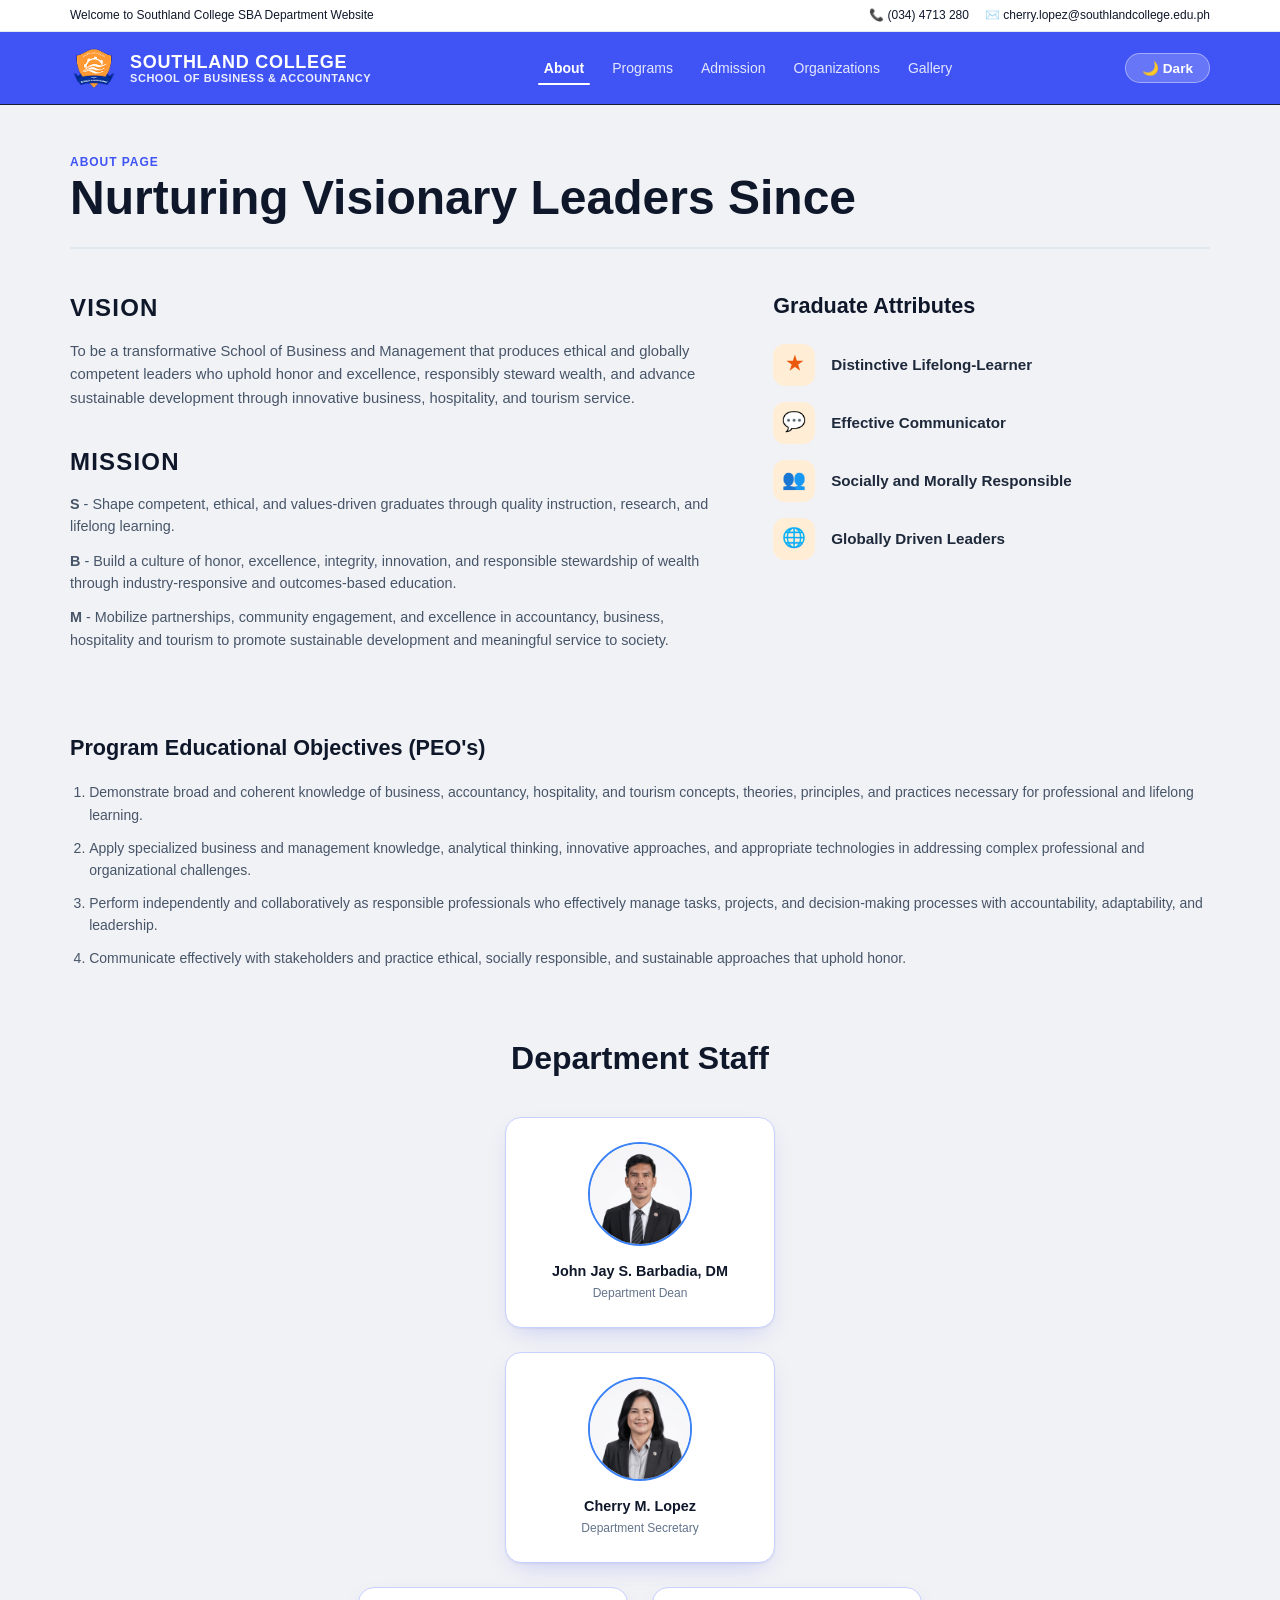
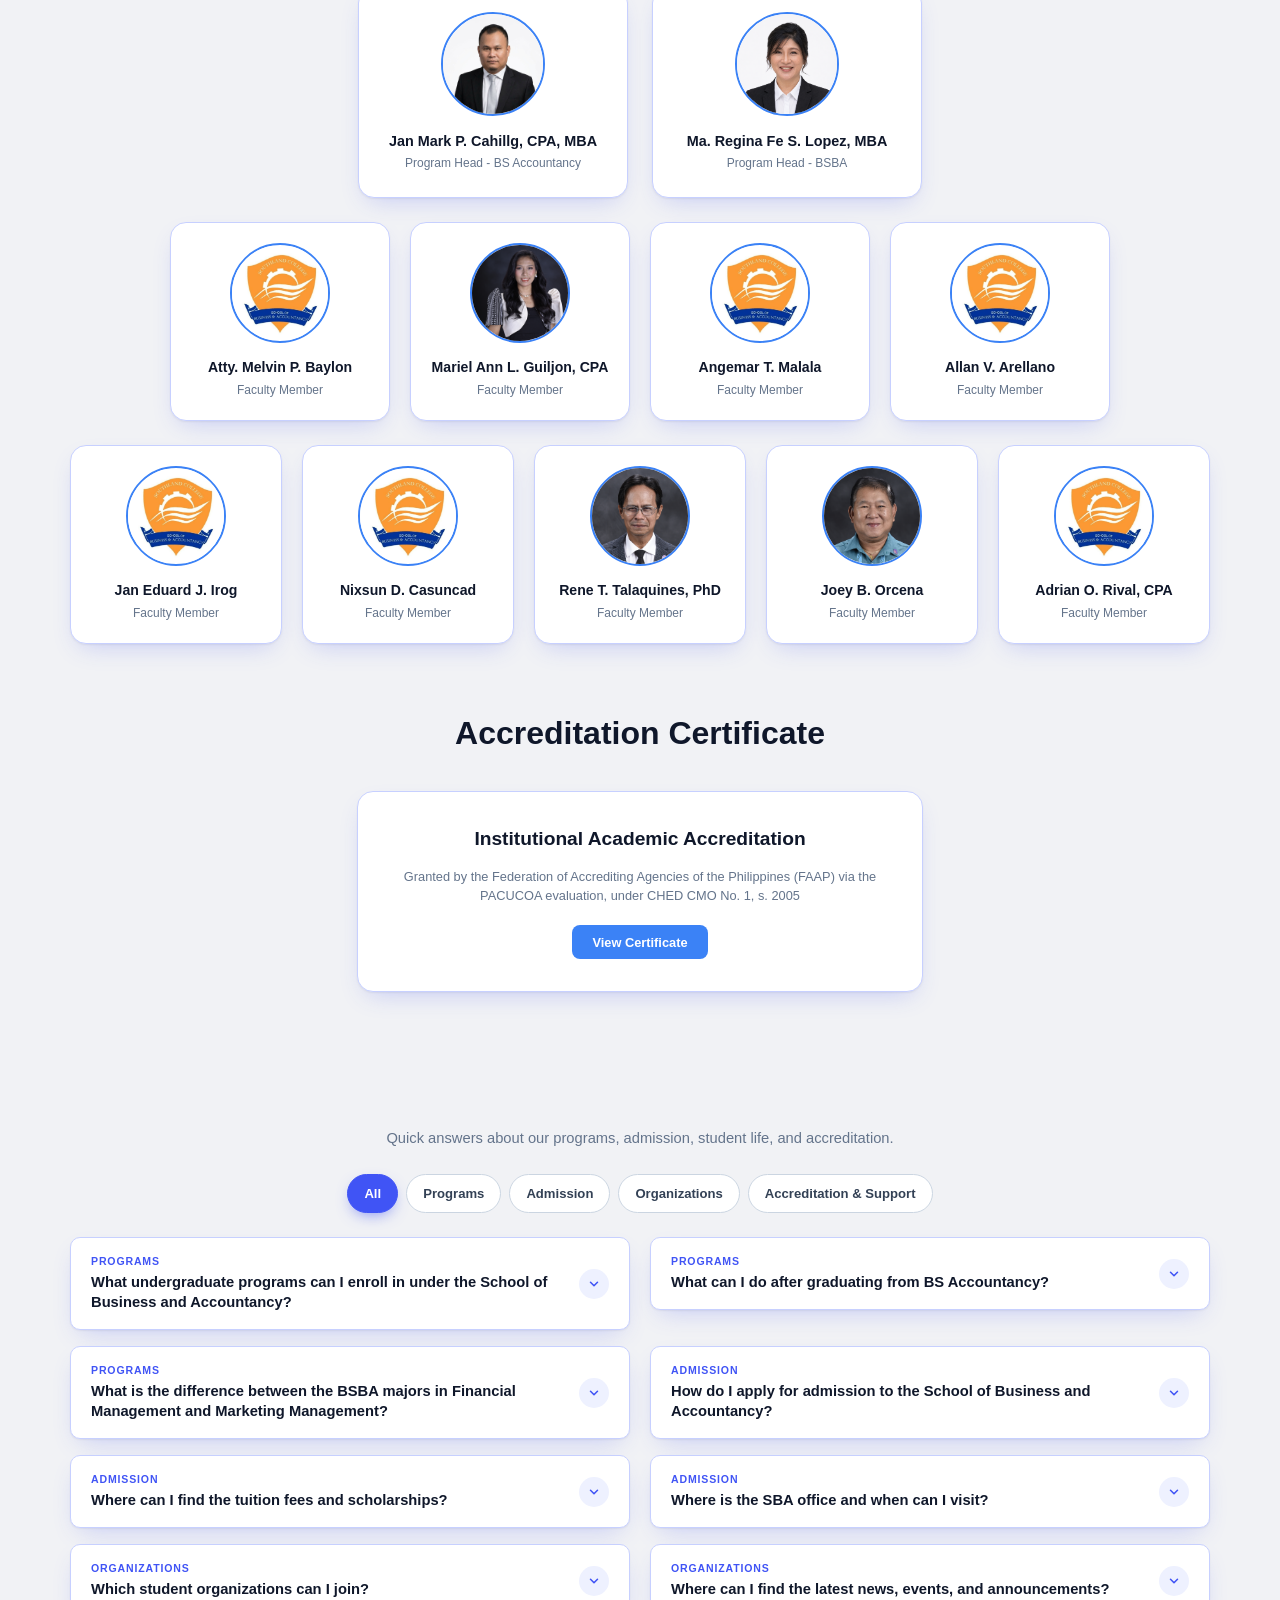
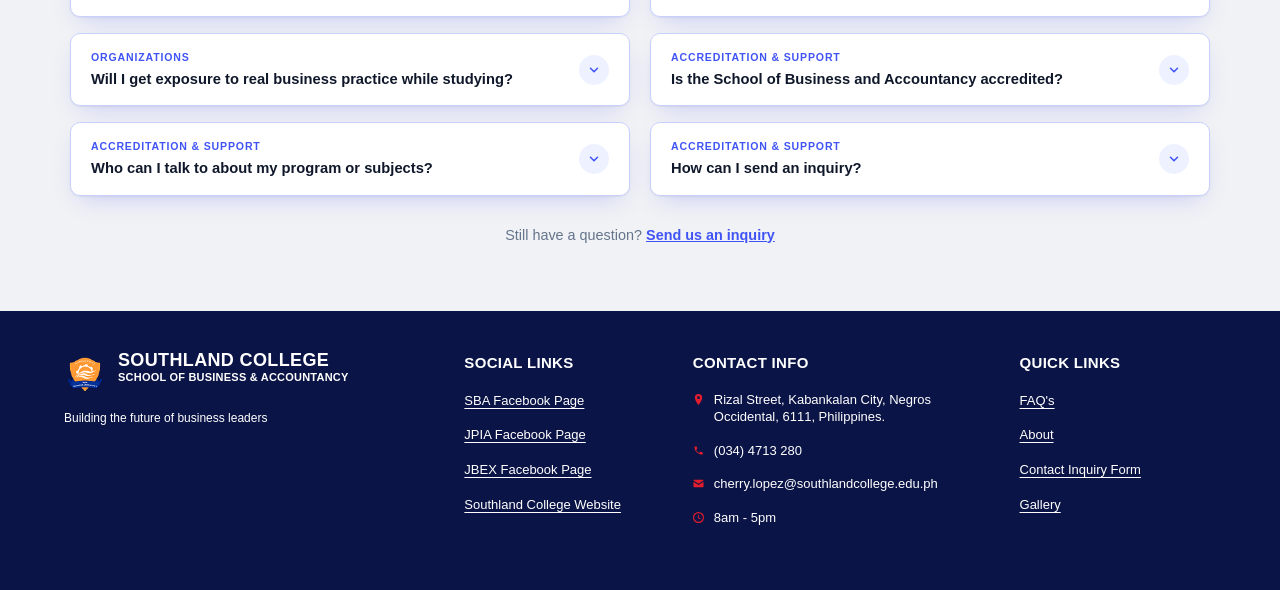
==== commit 698d96b1: "Add files via upload" ====
--- a/SBAWb2.0/html/about.html
+++ b/SBAWb2.0/html/about.html
@@ -267,7 +267,7 @@
                         <button type="button" class="faq-chip is-active" data-filter="all" aria-pressed="true">All</button>
                         <button type="button" class="faq-chip" data-filter="programs" aria-pressed="false">Programs</button>
                         <button type="button" class="faq-chip" data-filter="admission" aria-pressed="false">Admission</button>
-                        <button type="button" class="faq-chip" data-filter="life" aria-pressed="false">Student Life</button>
+                        <button type="button" class="faq-chip" data-filter="life" aria-pressed="false">Organizations</button>
                         <button type="button" class="faq-chip" data-filter="support" aria-pressed="false">Accreditation &amp; Support</button>
                     </div>
 
@@ -342,7 +342,7 @@
             <details class="faq-card" data-cat="life">
                 <summary>
                     <span class="faq-text">
-                        <span class="faq-cat">Student Life</span>
+                        <span class="faq-cat">Organizations</span>
                         <span class="faq-q">Which student organizations can I join?</span>
                     </span>
                     <span class="faq-arrow"><svg viewBox="0 0 24 24" fill="none" stroke="currentColor" stroke-width="2.6" stroke-linecap="round" stroke-linejoin="round" aria-hidden="true"><polyline points="6 9 12 15 18 9"></polyline></svg></span>
@@ -353,7 +353,7 @@
             <details class="faq-card" data-cat="life">
                 <summary>
                     <span class="faq-text">
-                        <span class="faq-cat">Student Life</span>
+                        <span class="faq-cat">Organizations</span>
                         <span class="faq-q">Where can I find the latest news, events, and announcements?</span>
                     </span>
                     <span class="faq-arrow"><svg viewBox="0 0 24 24" fill="none" stroke="currentColor" stroke-width="2.6" stroke-linecap="round" stroke-linejoin="round" aria-hidden="true"><polyline points="6 9 12 15 18 9"></polyline></svg></span>
@@ -364,7 +364,7 @@
             <details class="faq-card" data-cat="life">
                 <summary>
                     <span class="faq-text">
-                        <span class="faq-cat">Student Life</span>
+                        <span class="faq-cat">Organizations</span>
                         <span class="faq-q">Will I get exposure to real business practice while studying?</span>
                     </span>
                     <span class="faq-arrow"><svg viewBox="0 0 24 24" fill="none" stroke="currentColor" stroke-width="2.6" stroke-linecap="round" stroke-linejoin="round" aria-hidden="true"><polyline points="6 9 12 15 18 9"></polyline></svg></span>
--- a/SBAWb2.0/styles/global.css
+++ b/SBAWb2.0/styles/global.css
@@ -18,13 +18,13 @@
     /* Royal Blue */
     --primary-gradient: linear-gradient(180deg, #4054F5 0%, #24358F 100%);
     --primary-color: #fff;
-    --primary-color2: #0F172A;
+    --primary-color2: #0F172A; 
     --primary-dark: #172033;
     /* Background Colors */
     --bg: #F1F2F5;
     --surface: #FFFFFF;
     /* Text Colors */
-    --ink: #fcfcfc;
+    --ink: #0F172A;
     --mute: #5F6B7A;
     /* Borders */
     --line: #4054F5;
@@ -48,6 +48,11 @@
     --dark: #172033;
     --darkink: #FFFFFF;
     --accent: #E87900;
+}
+
+/* Dark mode: main headings must not stay dark slate */
+body.dark-theme h1 {
+    color: #F8FAFC;
 }
 
 html {
@@ -866,43 +871,13 @@
         font-size: 14px;
         overflow-wrap: break-word;
     }
+
+
+
 }
 
 /* =========================================================
-   HEADINGS: black in light mode, white in dark mode
-   ========================================================= */
-h1,
-h2,
-h3,
-h4,
-h5,
-h6 {
-    color: #000000;
-}
-
-body.dark-theme h1,
-body.dark-theme h2,
-body.dark-theme h3,
-body.dark-theme h4,
-body.dark-theme h5,
-body.dark-theme h6,
-[data-theme="dark"] h1,
-[data-theme="dark"] h2,
-[data-theme="dark"] h3,
-[data-theme="dark"] h4,
-[data-theme="dark"] h5,
-[data-theme="dark"] h6 {
-    color: #ffffff;
-}
-
-/* Keep headings white on the blue header and footer in both modes */
-header h1, header h2, header h3,
-footer h1, footer h2, footer h3, footer h4 {
-    color: #ffffff;
-}
-
-/* =========================================================
-   FOOTER (mockup style) - keep at the very BOTTOM of global.css.
+   FOOTER (mockup style) - paste at the very BOTTOM of global.css.
    Only targets footer; nothing else in the file is changed.
    ========================================================= */
 footer {
@@ -914,31 +889,39 @@
 }
 
 footer .wrap {
+    max-width: 1200px;
+    margin: 0 auto;
+    padding: 0 24px;
+    box-sizing: border-box;
     display: grid;
-    grid-template-columns: 1.5fr 1.3fr 0.9fr 0.9fr;
+    grid-template-columns: 1.5fr 0.8fr 1.2fr 0.8fr;
     gap: 32px;
     align-items: start;
     font-size: 14px;
 }
 
-/* Brand column */
+/* Aligns the logo text cleanly with the top of the h4 headings */
 footer .logo {
     display: flex;
-    align-items: center;
-    gap: 10px;
+    align-items: flex-start;
+    gap: 12px;
 }
 
 footer .logo-img {
-    height: 40px;
+    height: 42px;
+    margin-top: 2px;
 }
 
 footer .logo-text {
+    display: flex;
+    flex-direction: column;
     font-family: inherit;
 }
 
 footer .logo-title {
     font-size: 18px;
     font-weight: 700;
+    line-height: 1.1;
     letter-spacing: 0.02em;
     color: #ffffff;
 }
@@ -946,6 +929,7 @@
 footer .logo-subtitle {
     font-size: 11px;
     font-weight: 700;
+    line-height: 1.3;
     letter-spacing: 0.02em;
     color: #ffffff;
 }
@@ -987,7 +971,7 @@
     font-size: 13px;
     line-height: 1.35;
     color: #ffffff;
-    overflow-wrap: anywhere;
+    overflow-wrap: break-word;
 }
 
 footer .footer-item svg {
@@ -1003,10 +987,10 @@
     display: block;
     width: fit-content;
     margin: 0 0 14px;
-    font-size: 11px;
+    font-size: 13px;
     color: #ffffff;
     text-decoration: underline;
-    text-underline-offset: 2px;
+    text-underline-offset: 3px;
     transition: opacity 0.2s ease;
 }
 
@@ -1029,4 +1013,4 @@
     footer .wrap {
         grid-template-columns: 1fr;
     }
-}
+}
--- a/SBAWb2.0/styles/about.css
+++ b/SBAWb2.0/styles/about.css
@@ -400,7 +400,7 @@
 /* 5. Frequently Asked Questions (FAQ) Grid */
 .faq-section {
     margin-bottom: 4rem;
-    padding: 200px;
+    padding: 0;
 }
 
 .faq-grid {
@@ -515,64 +515,527 @@
     /* Pure white icon color */
     border-radius: 12px !important;
 }
-/* CERTIFICATE FLOATING MODAL */
-#cert-modal {
-    position: fixed !important;
-    top: 0 !important;
-    left: 0 !important;
-    width: 100vw !important;
-    height: 100vh !important;
-    z-index: 99999 !important;
-    display: none !important;
+
+/* =========================================================
+   DEPARTMENT STAFF: FACULTY ROWS (4 + 5)
+   Adjust the logo picture here:
+     --avatar-size : circle size
+     --avatar-fit  : contain (whole logo visible) | cover (fills the circle)
+     --avatar-zoom : 1 = normal, 1.2 = zoom in
+   ========================================================= */
+.staff-row.faculty {
+    --avatar-size: clamp(76px, 8vw, 96px);
+    --avatar-fit: contain;
+    --avatar-zoom: 1;
+    --avatar-bg: #ffffff;
+    flex-wrap: wrap;
+    align-items: stretch;
+    gap: 1.25rem;
+}
+
+.staff-row.faculty .staff-card {
+    flex: 1 1 0;
+    width: auto;
+    min-width: 0;
+    max-width: 220px;
+    padding: 1.25rem 0.9rem;
+    box-sizing: border-box;
+}
+
+.staff-row.faculty .staff-avatar {
+    width: var(--avatar-size);
+    height: var(--avatar-size);
+    flex: none;
+    background: var(--avatar-bg);
+}
+
+.staff-row.faculty .staff-avatar img {
+    object-fit: var(--avatar-fit);
+    transform: scale(var(--avatar-zoom));
+}
+
+.staff-row.faculty .staff-card h3 {
+    font-size: 0.88rem;
+}
+
+@media (max-width: 999px) {
+    .staff-row.faculty .staff-card {
+        flex: 0 0 calc(50% - 0.625rem);
+        max-width: 240px;
+    }
+
+    .staff-row.faculty.penta .staff-card {
+        flex: 0 0 calc(33.333% - 0.85rem);
+    }
+}
+
+@media (max-width: 640px) {
+    .staff-row.faculty {
+        --avatar-size: 72px;
+        gap: 1rem;
+    }
+
+    .staff-row.faculty .staff-card,
+    .staff-row.faculty.penta .staff-card {
+        flex: 0 0 calc(50% - 0.5rem);
+        padding: 1rem 0.6rem;
+    }
+
+    .staff-row.faculty .staff-card h3 {
+        font-size: 0.82rem;
+    }
+
+    .staff-row.faculty .staff-card p {
+        font-size: 0.72rem;
+    }
+}
+
+/* =========================================================
+   FAQ
+   ========================================================= */
+.faq-intro {
+    text-align: center;
+    max-width: 560px;
+    margin: -0.75rem auto 1.5rem;
+    font-size: 0.92rem;
+    line-height: 1.55;
+    color: #64748b;
+}
+
+.faq-filters {
+    display: flex;
+    flex-wrap: wrap;
+    justify-content: center;
+    gap: 8px;
+    margin-bottom: 1.5rem;
+}
+
+.faq-chip {
+    border: 1.5px solid #cbd5e1;
+    background: #ffffff;
+    color: #334155;
+    padding: 8px 16px;
+    border-radius: 999px;
+    font: inherit;
+    font-size: 0.82rem;
+    font-weight: 700;
+    cursor: pointer;
+    transition: background-color 0.25s ease, color 0.25s ease, border-color 0.25s ease, transform 0.25s ease, box-shadow 0.25s ease;
+}
+
+.faq-chip:hover {
+    border-color: #4054F5;
+    color: #4054F5;
+    transform: translateY(-2px);
+}
+
+.faq-chip.is-active {
+    background: #4054F5;
+    border-color: #4054F5;
+    color: #ffffff;
+    box-shadow: 0 6px 16px -6px rgba(64, 84, 245, 0.7);
+}
+
+.faq-grid {
+    gap: 1rem 1.25rem;
+}
+
+.faq-card {
+    position: relative;
+    transition: background-color 0.3s ease;
+}
+
+.faq-card[hidden] {
+    display: none;
+}
+
+.faq-card::before {
+    content: "";
+    position: absolute;
+    left: 0;
+    top: 14px;
+    bottom: 14px;
+    width: 4px;
+    border-radius: 0 4px 4px 0;
+    background: linear-gradient(180deg, #4169E1, #FFD700);
+    transform: scaleY(0);
+    transform-origin: top;
+    transition: transform 0.45s cubic-bezier(.22, .8, .24, 1);
+}
+
+.faq-card.is-open::before {
+    transform: scaleY(1);
+}
+
+.faq-card summary {
+    gap: 14px;
+}
+
+.faq-text {
+    flex: 1;
+    min-width: 0;
+    display: flex;
+    flex-direction: column;
+    gap: 5px;
+}
+
+.faq-cat {
+    font-size: 0.66rem;
+    font-weight: 800;
+    letter-spacing: 0.08em;
+    text-transform: uppercase;
+    color: #4054F5;
+}
+
+.faq-q {
+    font-size: 0.92rem;
+    font-weight: 700;
+    line-height: 1.35;
+}
+
+.faq-card .faq-arrow {
+    flex: none;
+    width: 30px;
+    height: 30px;
+    margin-left: 0;
+    border-radius: 50%;
+    display: grid;
+    place-items: center;
+    background: #eef1ff;
+    color: #4054F5;
+    transition: transform 0.45s cubic-bezier(.22, .8, .24, 1), background-color 0.3s ease, color 0.3s ease;
+}
+
+.faq-arrow svg {
+    width: 14px;
+    height: 14px;
+}
+
+.faq-card[open] .faq-arrow {
+    transform: none;
+}
+
+.faq-card.is-open .faq-arrow {
+    transform: rotate(180deg);
+    background: #4054F5;
+    color: #ffffff;
+}
+
+.faq-body {
+    overflow: hidden;
+}
+
+.faq-card .faq-body p {
+    font-size: 0.86rem;
+    line-height: 1.6;
+    animation: none;
+}
+
+@keyframes faqPop {
+    from {
+        opacity: 0;
+        transform: translateY(16px) scale(0.97);
+    }
+
+    to {
+        opacity: 1;
+        transform: none;
+    }
+}
+
+html.js .faq-grid .faq-card.faq-pop {
+    animation: faqPop 0.5s cubic-bezier(.22, .8, .24, 1) calc(var(--i, 0) * 60ms) backwards;
+}
+
+.faq-help {
+    margin: 1.75rem 0 0;
+    text-align: center;
+    font-size: 0.9rem;
+    color: #64748b;
+}
+
+.faq-help a {
+    color: #4054F5;
+    font-weight: 700;
+    text-decoration: underline;
+}
+
+body.dark-theme .faq-intro,
+body.dark-theme .faq-help {
+    color: #94a3b8;
+}
+
+body.dark-theme .faq-help a,
+body.dark-theme .faq-cat {
+    color: #8b9bff;
+}
+
+body.dark-theme .faq-chip {
+    background: #1e293b;
+    border-color: #334155;
+    color: #cbd5e1;
+}
+
+body.dark-theme .faq-chip:hover {
+    border-color: #8b9bff;
+    color: #8b9bff;
+}
+
+body.dark-theme .faq-chip.is-active {
+    background: #4054F5;
+    border-color: #4054F5;
+    color: #ffffff;
+}
+
+body.dark-theme .faq-card .faq-arrow {
+    background: #273449;
+    color: #a5b4fc;
+}
+
+body.dark-theme .faq-card.is-open .faq-arrow {
+    background: #4054F5;
+    color: #ffffff;
+}
+
+@media (max-width: 600px) {
+    .faq-chip {
+        padding: 7px 13px;
+        font-size: 0.78rem;
+    }
+
+    .faq-card summary {
+        gap: 10px;
+    }
+}
+
+/* =========================================================
+   CERTIFICATE POP-UP
+   ========================================================= */
+.cert-modal {
+    position: fixed;
+    inset: 0;
+    z-index: 99999;
+    display: flex;
     align-items: center;
     justify-content: center;
-    padding: 20px;
+    padding: clamp(12px, 3vw, 28px);
     box-sizing: border-box;
-    background: rgba(0, 0, 0, 0.75);
-    opacity: 1 !important;
-    visibility: visible !important;
-}
-
-#cert-modal.open {
-    display: flex !important;
-}
-
-#cert-modal .cert-modal-content {
+    perspective: 1200px;
+    background: rgba(8, 12, 40, 0);
+    -webkit-backdrop-filter: blur(0);
+    backdrop-filter: blur(0);
+    visibility: hidden;
+    pointer-events: none;
+    transition: background-color 0.4s ease, backdrop-filter 0.4s ease, -webkit-backdrop-filter 0.4s ease, visibility 0s linear 0.45s;
+}
+
+.cert-modal.open {
+    background: rgba(8, 12, 40, 0.72);
+    -webkit-backdrop-filter: blur(6px);
+    backdrop-filter: blur(6px);
+    visibility: visible;
+    pointer-events: auto;
+    transition: background-color 0.4s ease, backdrop-filter 0.4s ease, -webkit-backdrop-filter 0.4s ease, visibility 0s;
+}
+
+.cert-modal-content {
     position: relative;
-    width: fit-content;
-    max-width: 100%;
-    max-height: 90vh;
-    background: #fff;
-    border-radius: 12px;
-    padding: 12px;
-    box-shadow: 0 20px 60px rgba(0, 0, 0, 0.5);
-    overflow: auto;
-}
-
-#cert-modal .cert-modal-img {
+    display: flex;
+    flex-direction: column;
+    width: min(760px, 100%);
+    max-height: 100%;
+    background: #ffffff;
+    color: #0f172a;
+    border-radius: 18px;
+    border: 1.5px solid rgba(64, 84, 245, 0.25);
+    box-shadow: 0 30px 80px rgba(0, 0, 0, 0.45);
+    overflow: hidden;
+    opacity: 0;
+    transform: translateY(46px) scale(0.92) rotateX(10deg);
+    transform-origin: 50% 100%;
+    transition: transform 0.3s ease-in, opacity 0.25s ease;
+}
+
+.cert-modal.open .cert-modal-content {
+    opacity: 1;
+    transform: none;
+    transition: transform 0.6s cubic-bezier(.2, .9, .25, 1.12), opacity 0.35s ease;
+}
+
+.cert-modal-content::before {
+    content: "";
+    position: absolute;
+    top: 0;
+    left: 0;
+    right: 0;
+    height: 4px;
+    background: linear-gradient(90deg, #4169E1, #FFD700);
+}
+
+.cert-head {
+    display: flex;
+    align-items: flex-start;
+    justify-content: space-between;
+    gap: 16px;
+    padding: 22px 20px 14px;
+}
+
+.cert-eyebrow {
     display: block;
-    width: 500px;
-    max-width: 100%;
-    height: auto;
-    margin: 0 auto;
-    border-radius: 8px;
-}
+    font-size: 0.7rem;
+    font-weight: 800;
+    letter-spacing: 0.1em;
+    text-transform: uppercase;
+    color: #4054F5;
+    margin-bottom: 4px;
+}
+
+.cert-head h3 {
+    margin: 0;
+    font-size: clamp(1rem, 2.6vw, 1.2rem);
+    font-weight: 800;
+    line-height: 1.25;
+    color: #0f172a;
+}
+
 #cert-modal .cert-modal-close {
-    position: absolute;
-    top: 8px;
-    right: 12px;
-    z-index: 1;
+    position: static;
+    flex: none;
     width: 36px;
     height: 36px;
     border: none;
     border-radius: 50%;
-    background: rgba(0, 0, 0, 0.65);
-    color: #fff;
-    font-size: 24px;
+    background: #f1f5f9;
+    color: #334155;
+    font-size: 22px;
     line-height: 1;
     cursor: pointer;
+    transition: transform 0.35s cubic-bezier(.22, .8, .24, 1), background-color 0.25s ease, color 0.25s ease;
 }
 
 #cert-modal .cert-modal-close:hover {
-    background: #c9a227;
+    background: #4054F5;
+    color: #ffffff;
+    transform: rotate(90deg);
+}
+
+.cert-frame {
+    position: relative;
+    flex: 1 1 auto;
+    min-height: 0;
+    margin: 0 20px;
+    overflow: auto;
+    border-radius: 12px;
+    background: #f1f5f9;
+    border: 1px solid #e2e8f0;
+}
+
+#cert-modal .cert-modal-img {
+    display: block;
+    width: 100%;
+    max-width: 100%;
+    height: auto;
+    margin: 0;
+    border-radius: 0;
+}
+
+.cert-foot {
+    margin: 0;
+    padding: 12px 20px 18px;
+    text-align: center;
+    font-size: 0.78rem;
+    color: #64748b;
+}
+
+@keyframes certUp {
+    from {
+        opacity: 0;
+        transform: translateY(14px);
+    }
+
+    to {
+        opacity: 1;
+        transform: none;
+    }
+}
+
+@keyframes certReveal {
+    from {
+        opacity: 0;
+        clip-path: inset(0 0 100% 0);
+        transform: scale(1.04);
+    }
+
+    to {
+        opacity: 1;
+        clip-path: inset(0 0 0 0);
+        transform: none;
+    }
+}
+
+@keyframes certSheen {
+    from {
+        transform: translateX(-120%);
+    }
+
+    to {
+        transform: translateX(120%);
+    }
+}
+
+.cert-modal.open .cert-head {
+    animation: certUp 0.5s cubic-bezier(.22, .8, .24, 1) 0.12s backwards;
+}
+
+.cert-modal.open .cert-frame {
+    animation: certUp 0.5s cubic-bezier(.22, .8, .24, 1) 0.2s backwards;
+}
+
+.cert-modal.open .cert-modal-img {
+    animation: certReveal 0.9s cubic-bezier(.22, .8, .24, 1) 0.3s backwards;
+}
+
+.cert-modal.open .cert-foot {
+    animation: certUp 0.5s cubic-bezier(.22, .8, .24, 1) 0.4s backwards;
+}
+
+.cert-frame::after {
+    content: "";
+    position: absolute;
+    inset: 0;
+    pointer-events: none;
+    background: linear-gradient(110deg, transparent 35%, rgba(255, 255, 255, 0.55) 50%, transparent 65%);
+    transform: translateX(-120%);
+}
+
+.cert-modal.open .cert-frame::after {
+    animation: certSheen 1s ease 0.7s 1 both;
+}
+
+body.dark-theme .cert-modal-content {
+    background: #1e293b;
+    color: #f1f5f9;
+    border-color: rgba(139, 155, 255, 0.35);
+}
+
+body.dark-theme .cert-head h3 {
+    color: #f1f5f9;
+}
+
+body.dark-theme .cert-eyebrow {
+    color: #8b9bff;
+}
+
+body.dark-theme #cert-modal .cert-modal-close {
+    background: #334155;
+    color: #e2e8f0;
+}
+
+body.dark-theme .cert-frame {
+    background: #0f172a;
+    border-color: #334155;
+}
+
+body.dark-theme .cert-foot {
+    color: #94a3b8;
 }
--- a/SBAWb2.0/styles/enhancements.css
+++ b/SBAWb2.0/styles/enhancements.css
@@ -0,0 +1,1191 @@
+/* =====================================================================
+   Southland College - SBA  |  enhancements.css
+   Load this file LAST on every page (after global.css and the page CSS).
+   It only ADDS: motion, hover effects, stroke + shadow on cards,
+   dark-mode contrast fixes and responsive rules.
+   The colours, fonts and layout of the existing design are unchanged.
+   ===================================================================== */
+
+/* ---------------------------------------------------------------------
+   1. TOKENS
+   --------------------------------------------------------------------- */
+:root {
+    --ease: cubic-bezier(.22, .8, .24, 1);
+    --txt: #0f172a;
+    --txt-soft: #475569;
+    --stroke: #c7d0ff;
+    --stroke-strong: #4054F5;
+    --spot: rgba(64, 84, 245, .13);
+    --shadow-card: 0 1px 2px rgba(15, 23, 42, .06), 0 10px 26px -10px rgba(64, 84, 245, .28);
+    --shadow-card-hover: 0 2px 4px rgba(15, 23, 42, .08), 0 24px 44px -14px rgba(64, 84, 245, .45);
+}
+
+body.dark-theme {
+    --txt: #f1f5f9;
+    --txt-soft: #cbd5e1;
+    --stroke: rgba(139, 155, 255, .38);
+    --stroke-strong: #8b9bff;
+    --spot: rgba(255, 255, 255, .13);
+    --shadow-card: 0 1px 2px rgba(0, 0, 0, .45), 0 12px 28px -10px rgba(0, 0, 0, .65);
+    --shadow-card-hover: 0 0 0 1px rgba(139, 155, 255, .4), 0 24px 46px -12px rgba(64, 84, 245, .6);
+    color-scheme: dark;
+}
+
+/* ---------------------------------------------------------------------
+   2. SMOOTH SCROLLING + BASE TEXT
+   --------------------------------------------------------------------- */
+html {
+    scroll-behavior: smooth;
+    scroll-padding-top: calc(92px + env(safe-area-inset-top, 0px));
+    overflow-x: hidden;
+}
+
+/* prevents a white flash on page load when the saved theme is dark */
+html.pre-dark body:not(.dark-theme) {
+    background: #111827;
+}
+
+/* Light mode body text used to inherit #fcfcfc (almost white). */
+body {
+    color: var(--txt);
+}
+
+h2,
+h3 {
+    color: var(--txt);
+}
+
+img,
+video,
+svg {
+    max-width: 100%;
+}
+
+h1,
+h2,
+h3,
+h4,
+p,
+li {
+    overflow-wrap: break-word;
+}
+
+/* ---------------------------------------------------------------------
+   3. LOAD / SCROLL / PAGE-TRANSITION ANIMATIONS
+   --------------------------------------------------------------------- */
+@keyframes rise {
+    from {
+        opacity: 0;
+        transform: translateY(26px) scale(.985);
+    }
+
+    to {
+        opacity: 1;
+        transform: none;
+    }
+}
+
+@keyframes pageIn {
+    from {
+        opacity: 0;
+        transform: translateY(14px);
+    }
+
+    to {
+        opacity: 1;
+        transform: none;
+    }
+}
+
+@keyframes dropIn {
+    from {
+        opacity: 0;
+        transform: translateY(-40px);
+    }
+
+    to {
+        opacity: 1;
+        transform: none;
+    }
+}
+
+@keyframes fadeDown {
+    from {
+        opacity: 0;
+        transform: translateY(-6px);
+    }
+
+    to {
+        opacity: 1;
+        transform: none;
+    }
+}
+
+@keyframes loadbar {
+    0% {
+        opacity: 1;
+        transform: scaleX(0);
+    }
+
+    70% {
+        opacity: 1;
+        transform: scaleX(1);
+    }
+
+    100% {
+        opacity: 0;
+        transform: scaleX(1);
+    }
+}
+
+/* the whole page eases in */
+.page.on {
+    animation: pageIn .6s var(--ease) both;
+}
+
+/* elements tagged by site.js reveal gently, one after another */
+html.js .rv:not(.in) {
+    opacity: 0;
+    transform: translateY(26px) scale(.985);
+}
+
+html.js .rv.in {
+    animation: rise .8s var(--ease) var(--d, 0ms) backwards;
+}
+
+/* header drops in once per visit */
+html.intro header {
+    animation: dropIn .7s var(--ease) both;
+}
+
+html.intro .top-bar {
+    animation: fadeDown .6s ease both;
+}
+
+/* thin loading bar at the top (royal blue to gold, like the hero border) */
+#page-loader {
+    position: fixed;
+    top: 0;
+    left: 0;
+    width: 100%;
+    height: 3px;
+    background: linear-gradient(90deg, #4169E1, #FFD700);
+    transform: scaleX(0);
+    transform-origin: left;
+    opacity: 0;
+    z-index: 100000;
+    pointer-events: none;
+}
+
+#page-loader.run {
+    animation: loadbar .9s var(--ease) both;
+}
+
+#page-loader.leave {
+    opacity: 1;
+    transform: scaleX(.78);
+    transition: transform .7s ease-out;
+}
+
+/* leaving a page: content fades up and away, header stays put */
+body.is-leaving main,
+body.is-leaving footer {
+    opacity: 0;
+    transform: translateY(-12px);
+    filter: blur(2px);
+    transition: opacity .3s ease, transform .3s ease, filter .3s ease;
+}
+
+/* smooth light/dark switch (class is added by site.js for ~0.45s) */
+html.theme-anim *,
+html.theme-anim *::before,
+html.theme-anim *::after {
+    transition: background-color .35s ease, color .35s ease, border-color .35s ease, box-shadow .35s ease, fill .35s ease !important;
+}
+
+/* ---------------------------------------------------------------------
+   4. HOME: LATEST NEWS (replaces the stats) + PROMO VIDEO SPLIT
+   --------------------------------------------------------------------- */
+.home-news {
+    margin-bottom: 48px;
+}
+
+.news-head {
+    display: flex;
+    align-items: baseline;
+    justify-content: space-between;
+    gap: 8px 16px;
+    flex-wrap: wrap;
+    margin-bottom: 20px;
+}
+
+.news-head .gal-heading {
+    margin: 0;
+}
+
+.news-all {
+    font-size: 14px;
+    font-weight: 600;
+    color: #3b46ff;
+    display: inline-block;
+    transition: transform .25s var(--ease);
+}
+
+.news-all:hover {
+    transform: translateX(4px);
+    text-decoration: underline;
+}
+
+body.dark-theme .news-all {
+    color: #8b93ff;
+}
+
+.video-feature {
+    display: grid;
+    grid-template-columns: minmax(0, .8fr) minmax(0, 1.4fr);
+    gap: clamp(20px, 4vw, 48px);
+    align-items: center;
+}
+
+.video-copy h2 {
+    font-size: clamp(26px, 3.4vw, 38px);
+    font-weight: 800;
+    line-height: 1.15;
+    margin: 8px 0 12px;
+    color: var(--txt);
+}
+
+.video-copy h6 {
+    font-size: clamp(15px, 1.6vw, 18px);
+    font-weight: 500;
+    line-height: 1.6;
+    margin: 0;
+    color: var(--mute);
+}
+
+.video-feature .video-container {
+    max-width: none;
+    margin: 0;
+}
+
+/* video frame: same royal-blue to gold stroke as the hero image */
+.video-feature .video-container {
+    border: 3px solid transparent !important;
+    background: linear-gradient(#000, #000) padding-box, linear-gradient(135deg, #4169E1, #FFD700) border-box !important;
+    box-shadow: var(--shadow-card) !important;
+}
+
+.hero-image {
+    box-shadow: 0 18px 40px -16px rgba(64, 84, 245, .45);
+}
+
+/* hero buttons wrap cleanly on small screens */
+.hero .btn {
+    margin: 0 10px 12px 0;
+}
+
+/* ---------------------------------------------------------------------
+   5. PROGRAMS: "pop" highlight when arriving from the home page
+   --------------------------------------------------------------------- */
+@keyframes popPick {
+    0% {
+        transform: scale(.92) translateY(18px);
+        outline: 0 solid rgba(64, 84, 245, 0);
+        outline-offset: 0;
+    }
+
+    10% {
+        transform: scale(1.06) translateY(-10px);
+        outline: 5px solid rgba(64, 84, 245, .95);
+        outline-offset: 6px;
+    }
+
+    20% {
+        transform: scale(1.035) translateY(-6px);
+    }
+
+    35% {
+        outline-color: rgba(255, 215, 0, .95);
+        outline-offset: 10px;
+    }
+
+    55% {
+        outline-color: rgba(64, 84, 245, .95);
+        outline-offset: 7px;
+    }
+
+    75% {
+        outline-color: rgba(255, 215, 0, .9);
+        outline-offset: 10px;
+    }
+
+    90% {
+        transform: scale(1.02) translateY(-3px);
+        outline: 4px solid rgba(64, 84, 245, .5);
+        outline-offset: 8px;
+    }
+
+    100% {
+        transform: none;
+        outline: 0 solid rgba(64, 84, 245, 0);
+        outline-offset: 14px;
+    }
+}
+
+@keyframes chipIn {
+    0% {
+        opacity: 0;
+        transform: translateY(-10px) scale(.9);
+    }
+
+    10%,
+    85% {
+        opacity: 1;
+        transform: none;
+    }
+
+    100% {
+        opacity: 0;
+        transform: translateY(-6px);
+    }
+}
+
+.programs-grid .program-card {
+    transition: opacity .5s ease, transform .5s var(--ease), filter .5s ease, box-shadow .35s var(--ease), border-color .3s ease;
+}
+
+.programs-grid.has-focus .program-card:not(.is-picked) {
+    opacity: .45;
+    transform: scale(.97);
+    filter: saturate(.7);
+}
+
+.programs-grid .program-card.is-picked {
+    animation: popPick 3s var(--ease) both;
+    position: relative;
+    z-index: 3;
+}
+
+.program-card.is-picked .program-poster {
+    position: relative;
+}
+
+.program-card.is-picked .program-poster::after {
+    content: "Selected program";
+    position: absolute;
+    top: 12px;
+    left: 12px;
+    padding: 5px 12px;
+    border-radius: 999px;
+    background: #FFD700;
+    color: #0f172a;
+    font-size: 12px;
+    font-weight: 800;
+    box-shadow: 0 4px 12px rgba(0, 0, 0, .25);
+    animation: chipIn 3s ease both;
+    z-index: 2;
+}
+
+/* ---------------------------------------------------------------------
+   6. DARK MODE: contrast + consistency fixes
+      (text ~ #f1f5f9 on #111827 / #1e293b, never pure white on pure black)
+   --------------------------------------------------------------------- */
+body.dark-theme h1 {
+    color: #f8fafc;
+}
+
+body.dark-theme .pagehead,
+body.dark-theme .steps-divider {
+    border-color: #334155;
+}
+
+body.dark-theme .top-bar,
+body.dark-theme .announcement-bar {
+    background: #0f172a !important;
+    background-color: #0f172a !important;
+    color: #e2e8f0 !important;
+    border-bottom-color: #1e293b !important;
+}
+
+body.dark-theme .top-bar span,
+body.dark-theme .top-bar a {
+    color: #e2e8f0 !important;
+}
+
+/* programs */
+body.dark-theme .program-card .career-label {
+    color: #ffffff;
+}
+
+body.dark-theme .program-card .btn-curriculum {
+    background: #ffffff;
+    color: #1e3a8a;
+}
+
+body.dark-theme .program-card .btn-curriculum:hover {
+    background: #e0e7ff;
+}
+
+/* organizations modal */
+body.dark-theme .org-modal-desc {
+    color: #e2e8f0;
+}
+
+body.dark-theme .org-modal-footer {
+    border-top-color: #334155;
+}
+
+body.dark-theme .btn-close-gray {
+    background: #475569;
+}
+
+body.dark-theme .btn-close-gray:hover {
+    background: #64748b;
+}
+
+/* about */
+body.dark-theme #about h2,
+body.dark-theme #about .vm-block h2,
+body.dark-theme #about .attributes-col h2,
+body.dark-theme #about .peo-section h2,
+body.dark-theme #about .section-center-heading {
+    color: #8b9bff !important;
+}
+
+body.dark-theme #about h1 {
+    color: #f8fafc !important;
+}
+
+body.dark-theme .staff-card,
+body.dark-theme .accreditation-card,
+body.dark-theme .faq-card {
+    background: #1e293b;
+}
+
+body.dark-theme .staff-card h3,
+body.dark-theme .accreditation-card h3,
+body.dark-theme .faq-card summary {
+    color: #f1f5f9;
+}
+
+body.dark-theme .staff-card p,
+body.dark-theme .accreditation-card p,
+body.dark-theme .faq-card p,
+body.dark-theme .faq-arrow {
+    color: #cbd5e1;
+}
+
+body.dark-theme .faq-card p {
+    border-top-color: #334155;
+}
+
+body.dark-theme .staff-avatar {
+    border-color: #8b9bff;
+}
+
+/* admission */
+body.dark-theme .tuition-tab {
+    background: #1e293b;
+    color: #93c5fd;
+}
+
+body.dark-theme .tuition-tab.active {
+    background: #4054F5;
+    color: #ffffff;
+}
+
+body.dark-theme .scholarships-title,
+body.dark-theme .form-header h2 {
+    color: #f8fafc;
+}
+
+body.dark-theme .form-subtitle,
+body.dark-theme .form-group label,
+body.dark-theme .checkbox-label {
+    color: #cbd5e1;
+}
+
+body.dark-theme .privacy-link {
+    color: #93c5fd;
+}
+
+body.dark-theme .enrollment-card {
+    background: #1e293b;
+}
+
+body.dark-theme .form-group input,
+body.dark-theme .form-group select {
+    background: #0f172a;
+    border-color: #334155;
+    color: #f1f5f9;
+}
+
+body.dark-theme .form-group input::placeholder {
+    color: #64748b;
+}
+
+body.dark-theme .form-group input:focus,
+body.dark-theme .form-group select:focus,
+body.dark-theme .form-group input.input-active {
+    border-color: #8b9bff;
+    box-shadow: 0 0 0 2px #4054F5;
+}
+
+body.dark-theme .progress-bar {
+    background: #334155;
+}
+
+body.dark-theme .progress-bar.active {
+    background: #4054F5;
+}
+
+body.dark-theme .btn-cancel {
+    background: #334155;
+    color: #e2e8f0;
+    border-color: #475569;
+}
+
+body.dark-theme .btn-cancel:hover {
+    background: #475569;
+}
+
+/* ---------------------------------------------------------------------
+   7. TUITION TABLE: identical size/position in light and dark
+      (padding + row borders used to exist only in one theme)
+   --------------------------------------------------------------------- */
+.table-responsive {
+    overflow-x: auto;
+    -webkit-overflow-scrolling: touch;
+    border-radius: 10px;
+}
+
+.tuition-table {
+    width: 100%;
+    min-width: 560px;
+    table-layout: fixed;
+}
+
+.tuition-table th,
+.tuition-table td {
+    padding: 12px 16px;
+    border-bottom: 1px solid #e2e8f0;
+    box-sizing: border-box;
+}
+
+body.dark-theme .tuition-table th,
+body.dark-theme .tuition-table td {
+    border-bottom-color: #334155;
+}
+
+.tuition-table tbody tr:last-child td {
+    border-bottom: 0;
+}
+
+.tuition-content {
+    animation: fadeDown .45s var(--ease);
+}
+
+/* ---------------------------------------------------------------------
+   8. HOVER FUN (mouse devices only)
+   --------------------------------------------------------------------- */
+.btn,
+.btn-curriculum,
+.btn-certificate,
+.btn-next,
+.btn-cancel,
+.tuition-tab,
+.btn-close-gray {
+    transition: transform .25s var(--ease), box-shadow .25s ease, background-color .25s ease, color .25s ease;
+}
+
+.btn {
+    position: relative;
+    overflow: hidden;
+}
+
+.btn::after {
+    content: "";
+    position: absolute;
+    inset: 0;
+    background: linear-gradient(110deg, transparent 30%, rgba(255, 255, 255, .45) 50%, transparent 70%);
+    transform: translateX(-120%);
+    pointer-events: none;
+}
+
+.btn:active,
+.btn-curriculum:active,
+.btn-certificate:active,
+.btn-next:active,
+.btn-cancel:active,
+.tuition-tab:active {
+    transform: scale(.96) !important;
+}
+
+.logo-img {
+    transition: transform .4s var(--ease);
+}
+
+.read-more {
+    display: inline-block;
+    transition: transform .25s var(--ease);
+}
+
+.news-img img,
+.program-poster img,
+.org-card .ph img,
+.hero-image img,
+.staff-avatar img {
+    transition: transform .7s var(--ease);
+}
+
+.dcard,
+.news-card,
+.program-card,
+.org-card,
+.step-card,
+.staff-card {
+    position: relative;
+}
+
+.dcard::before,
+.news-card::before,
+.program-card::before,
+.org-card::before,
+.step-card::before,
+.staff-card::before {
+    content: "";
+    position: absolute;
+    inset: 0;
+    border-radius: inherit;
+    pointer-events: none;
+    opacity: 0;
+    transition: opacity .3s ease;
+    background: radial-gradient(260px circle at var(--mx, 50%) var(--my, 50%), var(--spot), transparent 65%);
+    z-index: 1;
+}
+
+@keyframes wiggle {
+
+    0%,
+    100% {
+        transform: none;
+    }
+
+    25% {
+        transform: rotate(-10deg) scale(1.12);
+    }
+
+    55% {
+        transform: rotate(8deg) scale(1.12);
+    }
+
+    80% {
+        transform: rotate(-4deg) scale(1.06);
+    }
+}
+
+.dcard-footer a .arrow {
+    display: inline-block;
+    transition: transform .3s var(--ease);
+}
+
+.attr-icon,
+.step-badge,
+.org-card .ph,
+.staff-avatar {
+    transition: transform .4s var(--ease);
+}
+
+.attribute-item {
+    transition: transform .3s var(--ease);
+}
+
+.faq-card[open] p {
+    animation: fadeDown .35s var(--ease);
+}
+
+footer .footer-links a,
+footer .footer-social svg,
+footer .footer-item svg {
+    transition: transform .25s var(--ease), opacity .2s ease;
+}
+
+@media (hover: hover) and (pointer: fine) {
+
+    .btn:hover::after {
+        transform: translateX(120%);
+        transition: transform .7s ease;
+    }
+
+    .btn-curriculum:hover,
+    .btn-certificate:hover,
+    .btn-next:hover,
+    .btn-cancel:hover,
+    .tuition-tab:hover,
+    .btn-close-gray:hover {
+        transform: translateY(-2px);
+    }
+
+    .logo:hover .logo-img {
+        transform: rotate(-6deg) scale(1.08);
+    }
+
+    .read-more:hover {
+        transform: translateX(5px);
+    }
+
+    .dcard:hover::before,
+    .news-card:hover::before,
+    .program-card:hover::before,
+    .org-card:hover::before,
+    .step-card:hover::before,
+    .staff-card:hover::before {
+        opacity: 1;
+    }
+
+    .news-card:hover .news-img img,
+    .program-card:hover .program-poster img,
+    .hero-image:hover img {
+        transform: scale(1.07);
+    }
+
+    .org-card:hover .ph {
+        transform: scale(1.07) rotate(3deg);
+    }
+
+    .staff-card:hover .staff-avatar {
+        transform: scale(1.06);
+    }
+
+    .dcard:hover .dcard-icon {
+        animation: wiggle .7s var(--ease);
+    }
+
+    .dcard:hover .arrow {
+        transform: translateX(7px);
+    }
+
+    .step-card:hover .step-badge {
+        transform: scale(1.15) rotate(8deg);
+    }
+
+    .attribute-item:hover {
+        transform: translateX(6px);
+    }
+
+    .attribute-item:hover .attr-icon {
+        transform: scale(1.12) rotate(-6deg);
+    }
+
+    .badge-group .badge {
+        transition: transform .25s var(--ease), background-color .25s ease, color .25s ease;
+    }
+
+    .badge-group .badge:hover {
+        transform: translateY(-2px) scale(1.07);
+        background-color: #4054F5 !important;
+        color: #ffffff !important;
+    }
+
+    .form-group input:hover,
+    .form-group select:hover {
+        border-color: #93a3ff;
+    }
+
+    footer .footer-links a:hover {
+        transform: translateX(5px);
+    }
+
+    footer .footer-social:hover svg {
+        transform: scale(1.2) rotate(-8deg);
+    }
+
+    footer .footer-item:hover svg {
+        transform: scale(1.35);
+    }
+
+    .hero-image:hover {
+        box-shadow: 0 26px 50px -16px rgba(64, 84, 245, .6);
+    }
+}
+
+/* ---------------------------------------------------------------------
+   9. RESPONSIVE  (desktop > 1024 | tablet 601-1024 | phone <= 600)
+   --------------------------------------------------------------------- */
+@media (min-width: 1600px) {
+    .wrap {
+        max-width: 1360px;
+    }
+}
+
+/* --- hamburger menu now starts at 900px so the header never overflows --- */
+@media (max-width: 900px) {
+    .menu {
+        display: block;
+        flex: none;
+    }
+
+    nav {
+        display: flex;
+        flex-direction: column;
+        position: absolute;
+        left: 0;
+        right: 0;
+        top: 100%;
+        background: #4054F5;
+        padding: 0 20px;
+        max-height: 0;
+        overflow: hidden;
+        opacity: 0;
+        pointer-events: none;
+        transition: max-height .4s var(--ease), opacity .3s ease, padding .3s ease;
+        box-shadow: 0 12px 24px rgba(0, 0, 0, .25);
+    }
+
+    nav.open {
+        max-height: 420px;
+        padding: 10px 20px 16px;
+        opacity: 1;
+        pointer-events: auto;
+    }
+
+    nav a {
+        padding: 13px 10px;
+        font-size: 15px;
+        border-radius: 8px;
+    }
+
+    nav a::after {
+        display: none;
+    }
+
+    nav a:hover,
+    nav a.on {
+        background: rgba(255, 255, 255, .14);
+    }
+
+    .logo {
+        flex: 1;
+        min-width: 0;
+    }
+
+    #theme-toggle {
+        flex: none;
+        white-space: nowrap;
+    }
+
+    /* hero stacks */
+    .hero {
+        grid-template-columns: 1fr;
+        gap: 24px;
+        padding: 36px 0 24px;
+    }
+
+    .hero-image {
+        max-width: 680px;
+        margin: 0 auto;
+    }
+
+    /* promo video: text above, video below */
+    .video-feature {
+        grid-template-columns: 1fr;
+    }
+
+    /* about */
+    .about-top-grid {
+        gap: 2rem;
+    }
+
+    /* admission steps become a 2 x 2 grid, arrows hidden (badges give the order) */
+    .steps-grid {
+        display: grid;
+        grid-template-columns: repeat(2, 1fr);
+        gap: 14px;
+        align-items: stretch;
+    }
+
+    .step-arrow {
+        display: none;
+    }
+
+    .step-card {
+        min-height: 0;
+    }
+}
+
+/* --- tablet --- */
+@media (min-width: 601px) and (max-width: 1023px) {
+
+    .grid3 {
+        grid-template-columns: repeat(2, 1fr);
+    }
+
+    /* a lone last card is centred instead of left-aligned */
+    .grid3>:last-child:nth-child(odd),
+    .news-grid>:last-child:nth-child(odd),
+    .programs-grid>:last-child:nth-child(odd) {
+        grid-column: 1 / -1;
+        justify-self: center;
+        width: calc(50% - 10px);
+        box-sizing: border-box;
+    }
+}
+
+@media (min-width: 900px) and (max-width: 1023px) {
+    .news-grid {
+        grid-template-columns: repeat(3, 1fr);
+        gap: 16px;
+    }
+
+    .news-grid>:last-child:nth-child(odd) {
+        grid-column: auto;
+        width: auto;
+    }
+}
+
+@media (max-width: 1100px) {
+    .news-card h3 {
+        font-size: 18px;
+    }
+}
+
+/* programs grid: 3 -> 2 -> 1 (global.css forces 2 cols <=1024 and 1 col <=700) */
+@media (max-width: 700px) {
+
+    .programs-grid>:last-child:nth-child(odd) {
+        width: auto;
+    }
+}
+
+/* --- phone --- */
+@media (max-width: 600px) {
+
+    .grid3,
+    .news-grid {
+        grid-template-columns: 1fr;
+    }
+
+    .grid3>:last-child:nth-child(odd),
+    .news-grid>:last-child:nth-child(odd) {
+        width: auto;
+        justify-self: stretch;
+    }
+
+    .steps-grid {
+        grid-template-columns: 1fr;
+    }
+
+    .hero {
+        padding: 24px 0 16px;
+    }
+
+    .hero .btn {
+        display: block;
+        width: 100%;
+        box-sizing: border-box;
+        text-align: center;
+        margin: 0 0 10px;
+    }
+
+    .home-news {
+        margin-bottom: 32px;
+    }
+
+    .sec {
+        padding: 24px 0;
+    }
+
+    .news-card h3 {
+        font-size: 17px;
+    }
+
+    .section-center-heading {
+        font-size: 1.5rem;
+        margin-bottom: 1.25rem;
+    }
+
+    .staff-row {
+        gap: 1rem;
+    }
+
+    .staff-card {
+        width: 100%;
+        max-width: 300px;
+    }
+
+    .accreditation-card {
+        padding: 1.25rem;
+    }
+
+    .scholarships-card,
+    .enrollment-card {
+        max-width: 100%;
+    }
+
+    .tuition-tab {
+        flex: 1 1 auto;
+        text-align: center;
+    }
+
+    .form-actions {
+        flex-direction: column-reverse;
+    }
+
+    .org-modal-footer {
+        gap: 12px;
+    }
+}
+
+/* generic safety nets: grid columns may shrink below their content */
+.dcard,
+.news-card,
+.program-card,
+.card {
+    min-width: 0;
+}
+
+.news-card h3,
+.news-card .excerpt,
+.news-meta span {
+    overflow-wrap: anywhere;
+}
+
+.faq-section {
+    padding: 0;
+    margin-bottom: 4rem;
+}
+
+.staff-row {
+    flex-wrap: wrap;
+}
+
+.form-group {
+    min-width: 0;
+}
+
+.form-group input,
+.form-group select {
+    min-width: 0;
+}
+
+.enrollment-card,
+.scholarships-card {
+    width: 100%;
+    box-sizing: border-box;
+}
+
+.tuition-card {
+    padding: clamp(14px, 3vw, 24px);
+}
+
+.tuition-tabs {
+    flex-wrap: wrap;
+}
+
+/* organizations page: the flex column used to shrink the centred .wrap */
+#organizations>.wrap {
+    width: 100%;
+    box-sizing: border-box;
+}
+
+footer .wrap>div {
+    min-width: 0;
+}
+
+.pagehead h1 {
+    overflow-wrap: anywhere;
+}
+
+#theme-toggle {
+    white-space: nowrap;
+}
+
+@media (pointer: coarse) {
+
+    .btn,
+    .btn-curriculum,
+    .btn-certificate,
+    .btn-next,
+    .btn-cancel,
+    .tuition-tab,
+    .btn-close-gray {
+        min-height: 44px;
+    }
+}
+
+/* ---------------------------------------------------------------------
+   10. REDUCED MOTION
+   --------------------------------------------------------------------- */
+@media (prefers-reduced-motion: reduce) {
+    html {
+        scroll-behavior: auto;
+    }
+
+    html.js .rv:not(.in) {
+        opacity: 1;
+        transform: none;
+    }
+
+    #page-loader {
+        display: none;
+    }
+}
+
+/* ---------------------------------------------------------------------
+   11. STROKE + SHADOW ON EVERY CARD (generated; class repeated to beat old !important rules)
+   --------------------------------------------------------------------- */
+.card.card.card.card,
+.dcard.dcard.dcard.dcard,
+.news-card.news-card.news-card.news-card,
+.program-card.program-card.program-card.program-card,
+.step-card.step-card.step-card.step-card,
+.tuition-card.tuition-card.tuition-card.tuition-card,
+.scholarships-card.scholarships-card.scholarships-card.scholarships-card,
+.enrollment-card.enrollment-card.enrollment-card.enrollment-card,
+.staff-card.staff-card.staff-card.staff-card,
+.accreditation-card.accreditation-card.accreditation-card.accreditation-card,
+.faq-card.faq-card.faq-card.faq-card,
+.row.row.row.row {
+    border: 1.5px solid var(--stroke) !important;
+    box-shadow: var(--shadow-card) !important;
+    transition: transform .35s var(--ease), box-shadow .35s var(--ease), border-color .3s ease,
+                background-color .35s ease, color .35s ease, opacity .5s ease, filter .5s ease !important;
+}
+
+body.dark-theme .dcard.dcard.dcard.dcard,
+.program-card.program-card.program-card.program-card {
+    border-color: rgba(255, 255, 255, .32) !important;
+}
+
+.faq-card.faq-card.faq-card.faq-card[open] {
+    border-color: var(--stroke-strong) !important;
+}
+
+@media (hover: hover) and (pointer: fine) {
+.card.card.card.card:hover,
+.dcard.dcard.dcard.dcard:hover,
+.news-card.news-card.news-card.news-card:hover,
+.program-card.program-card.program-card.program-card:hover,
+.step-card.step-card.step-card.step-card:hover,
+.tuition-card.tuition-card.tuition-card.tuition-card:hover,
+.scholarships-card.scholarships-card.scholarships-card.scholarships-card:hover,
+.enrollment-card.enrollment-card.enrollment-card.enrollment-card:hover,
+.staff-card.staff-card.staff-card.staff-card:hover,
+.accreditation-card.accreditation-card.accreditation-card.accreditation-card:hover,
+.faq-card.faq-card.faq-card.faq-card:hover,
+.row.row.row.row:hover {
+        border-color: var(--stroke-strong) !important;
+        box-shadow: var(--shadow-card-hover) !important;
+    }
+.card.card.card.card:hover,
+.dcard.dcard.dcard.dcard:hover,
+.news-card.news-card.news-card.news-card:hover,
+.program-card.program-card.program-card.program-card:hover,
+.step-card.step-card.step-card.step-card:hover,
+.staff-card.staff-card.staff-card.staff-card:hover,
+.accreditation-card.accreditation-card.accreditation-card.accreditation-card:hover,
+.scholarships-card.scholarships-card.scholarships-card.scholarships-card:hover,
+.faq-card.faq-card.faq-card.faq-card:hover {
+        transform: translateY(-6px) !important;
+    }
+}
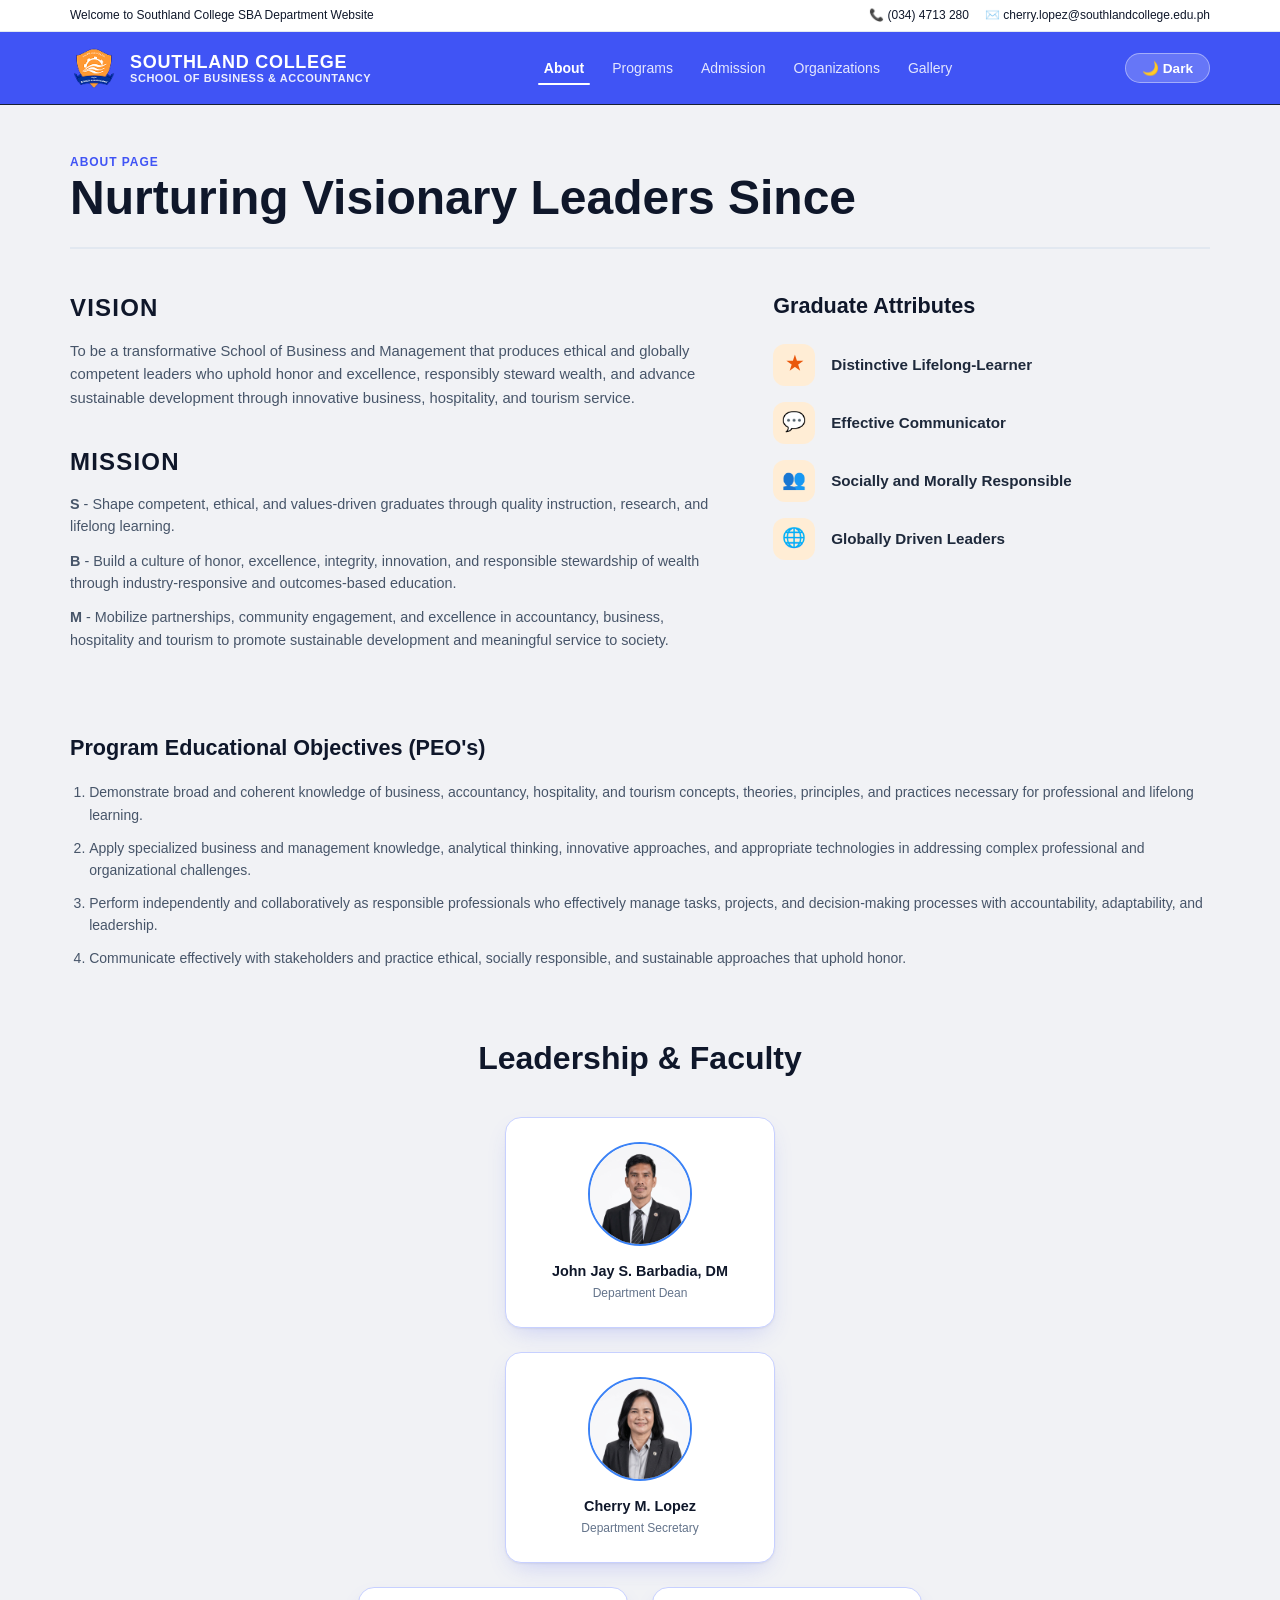
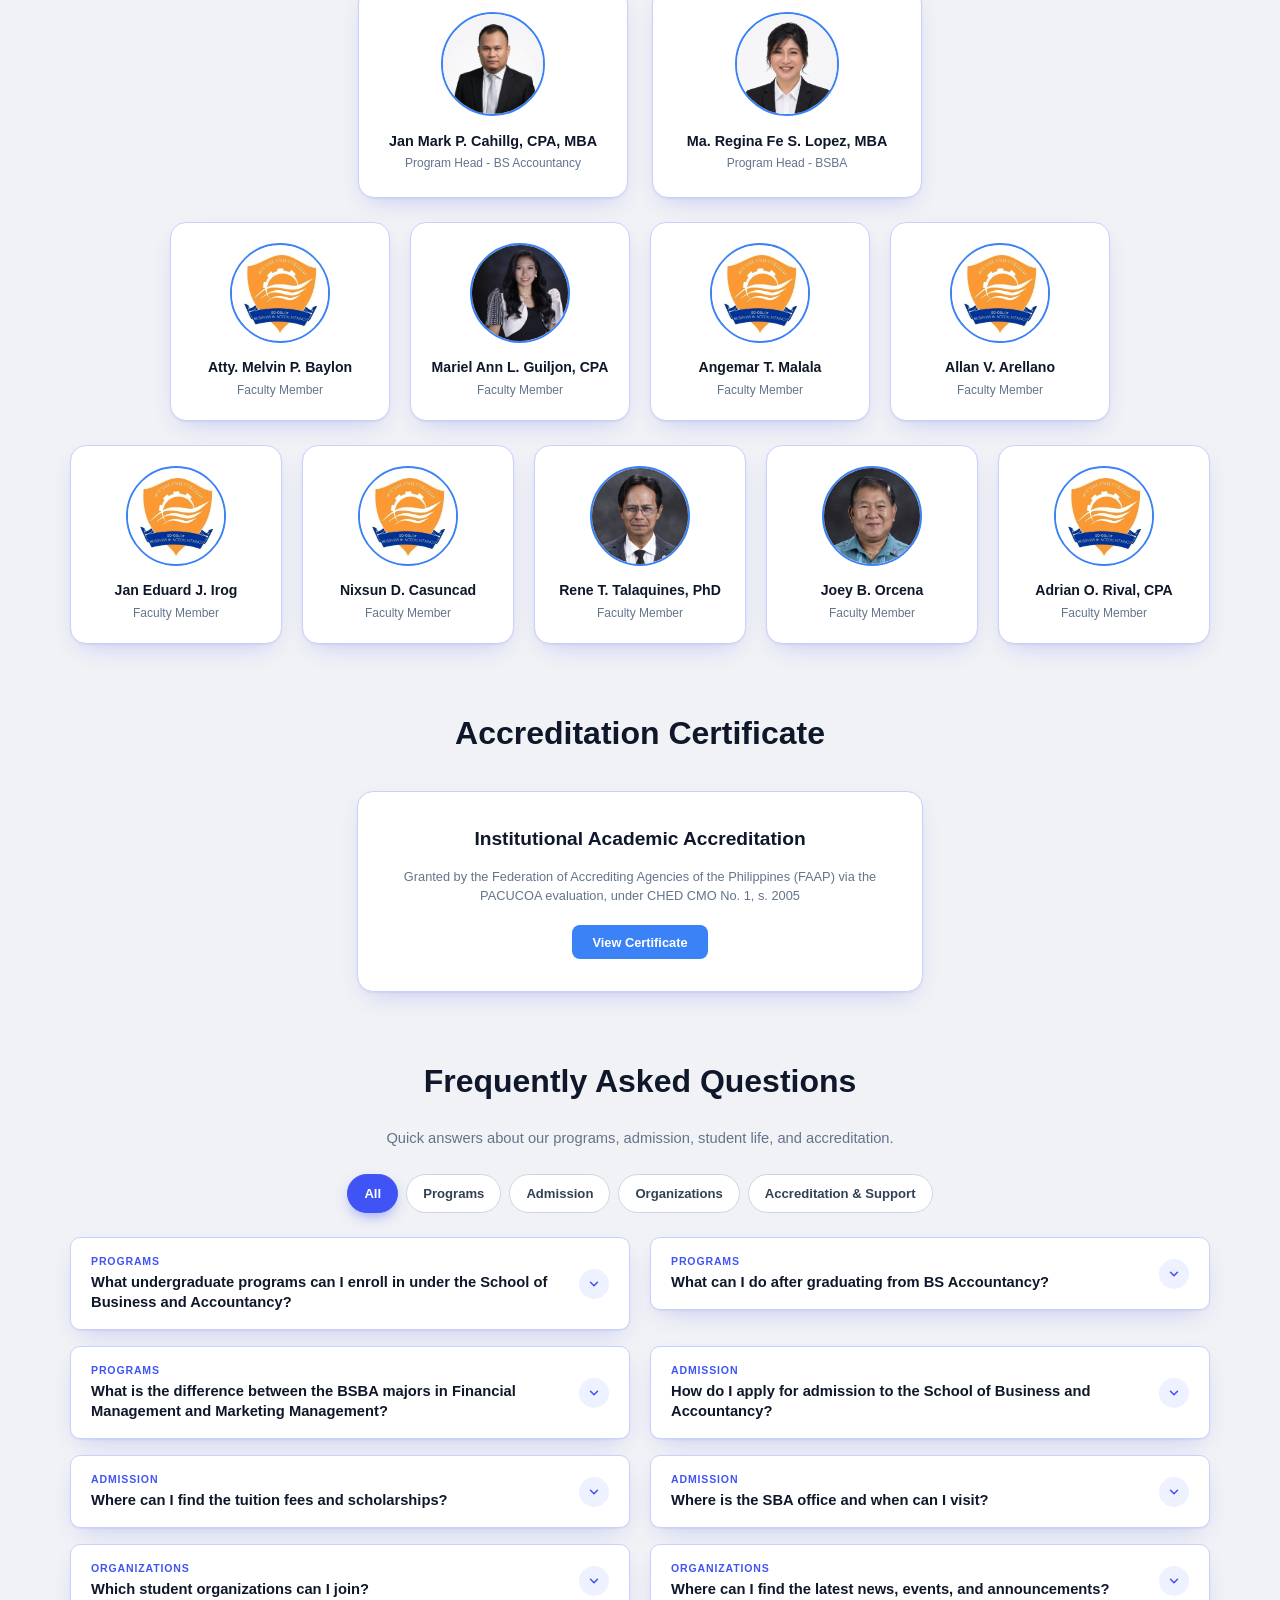
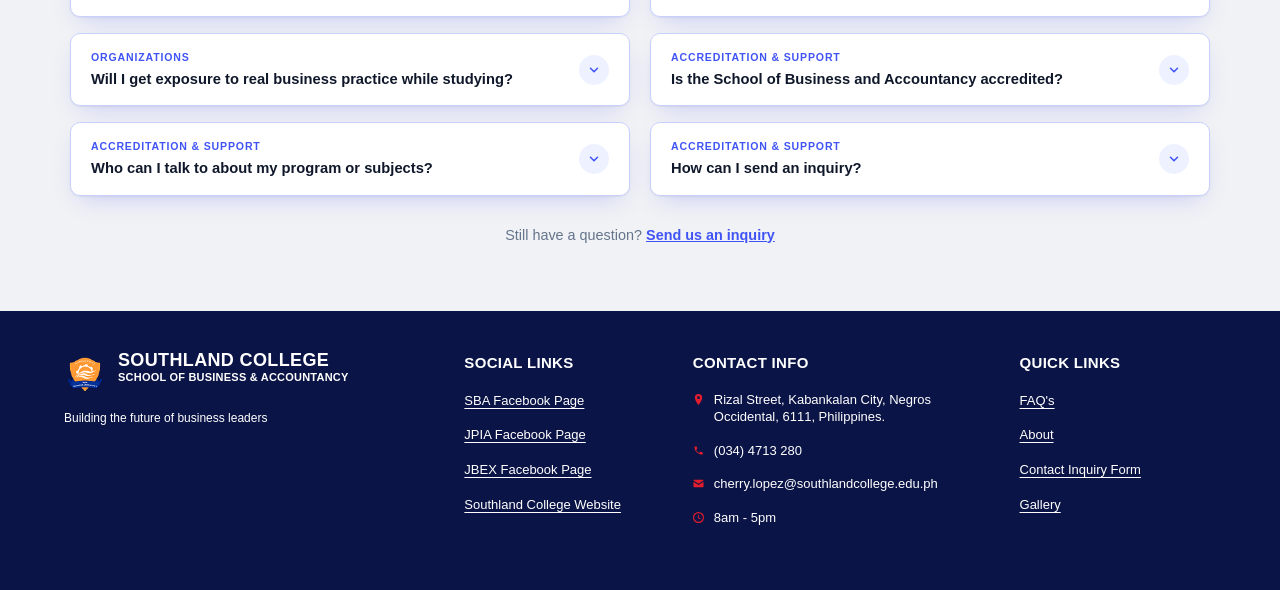
==== commit 58e2e0b7: "Add files via upload" ====
--- a/SBAWb2.0/html/about.html
+++ b/SBAWb2.0/html/about.html
@@ -134,7 +134,7 @@
 
                 <!-- DEPARTMENT STAFF -->
                 <div class="staff-section">
-                    <h2 class="section-center-heading">Department Staff</h2>
+                    <h2 class="section-center-heading">Leadership & Faculty</h2>
 
                     <!-- Top Staff Level (Dean) -->
                     <div class="staff-row single">
